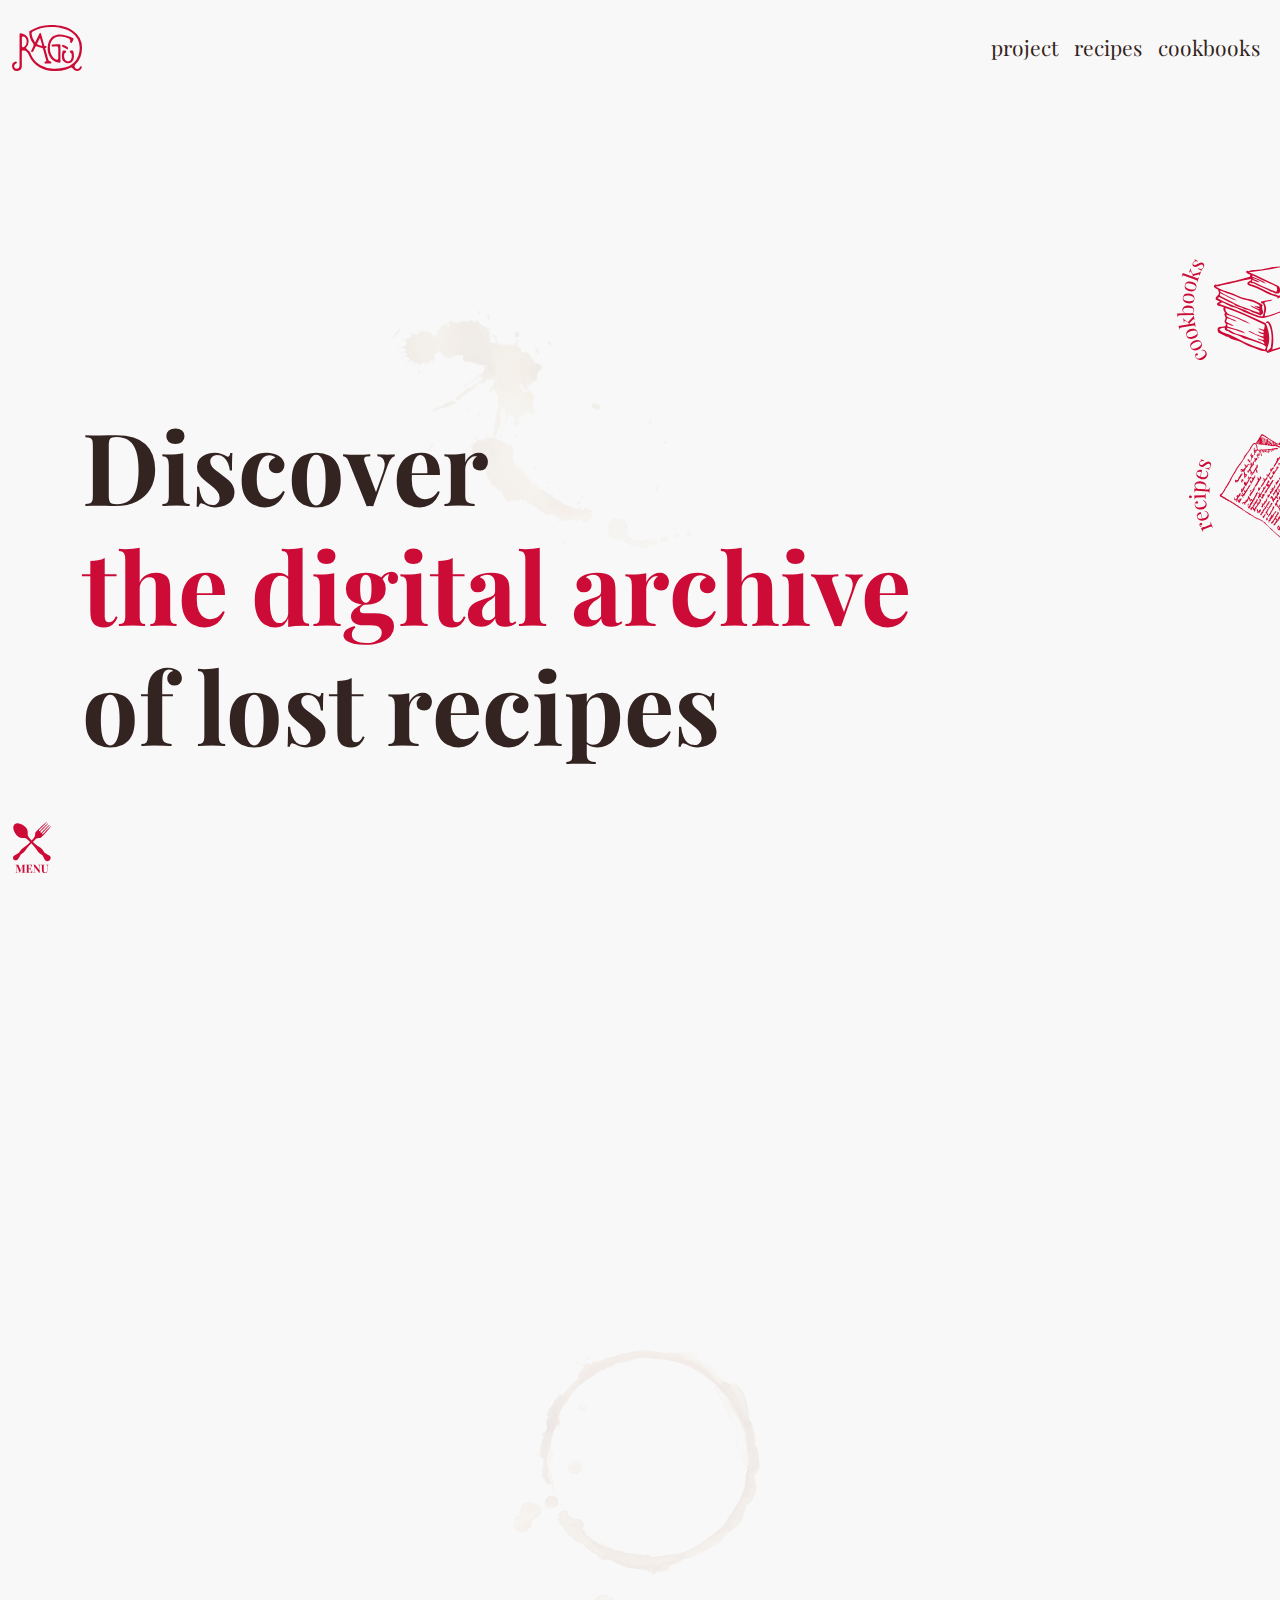
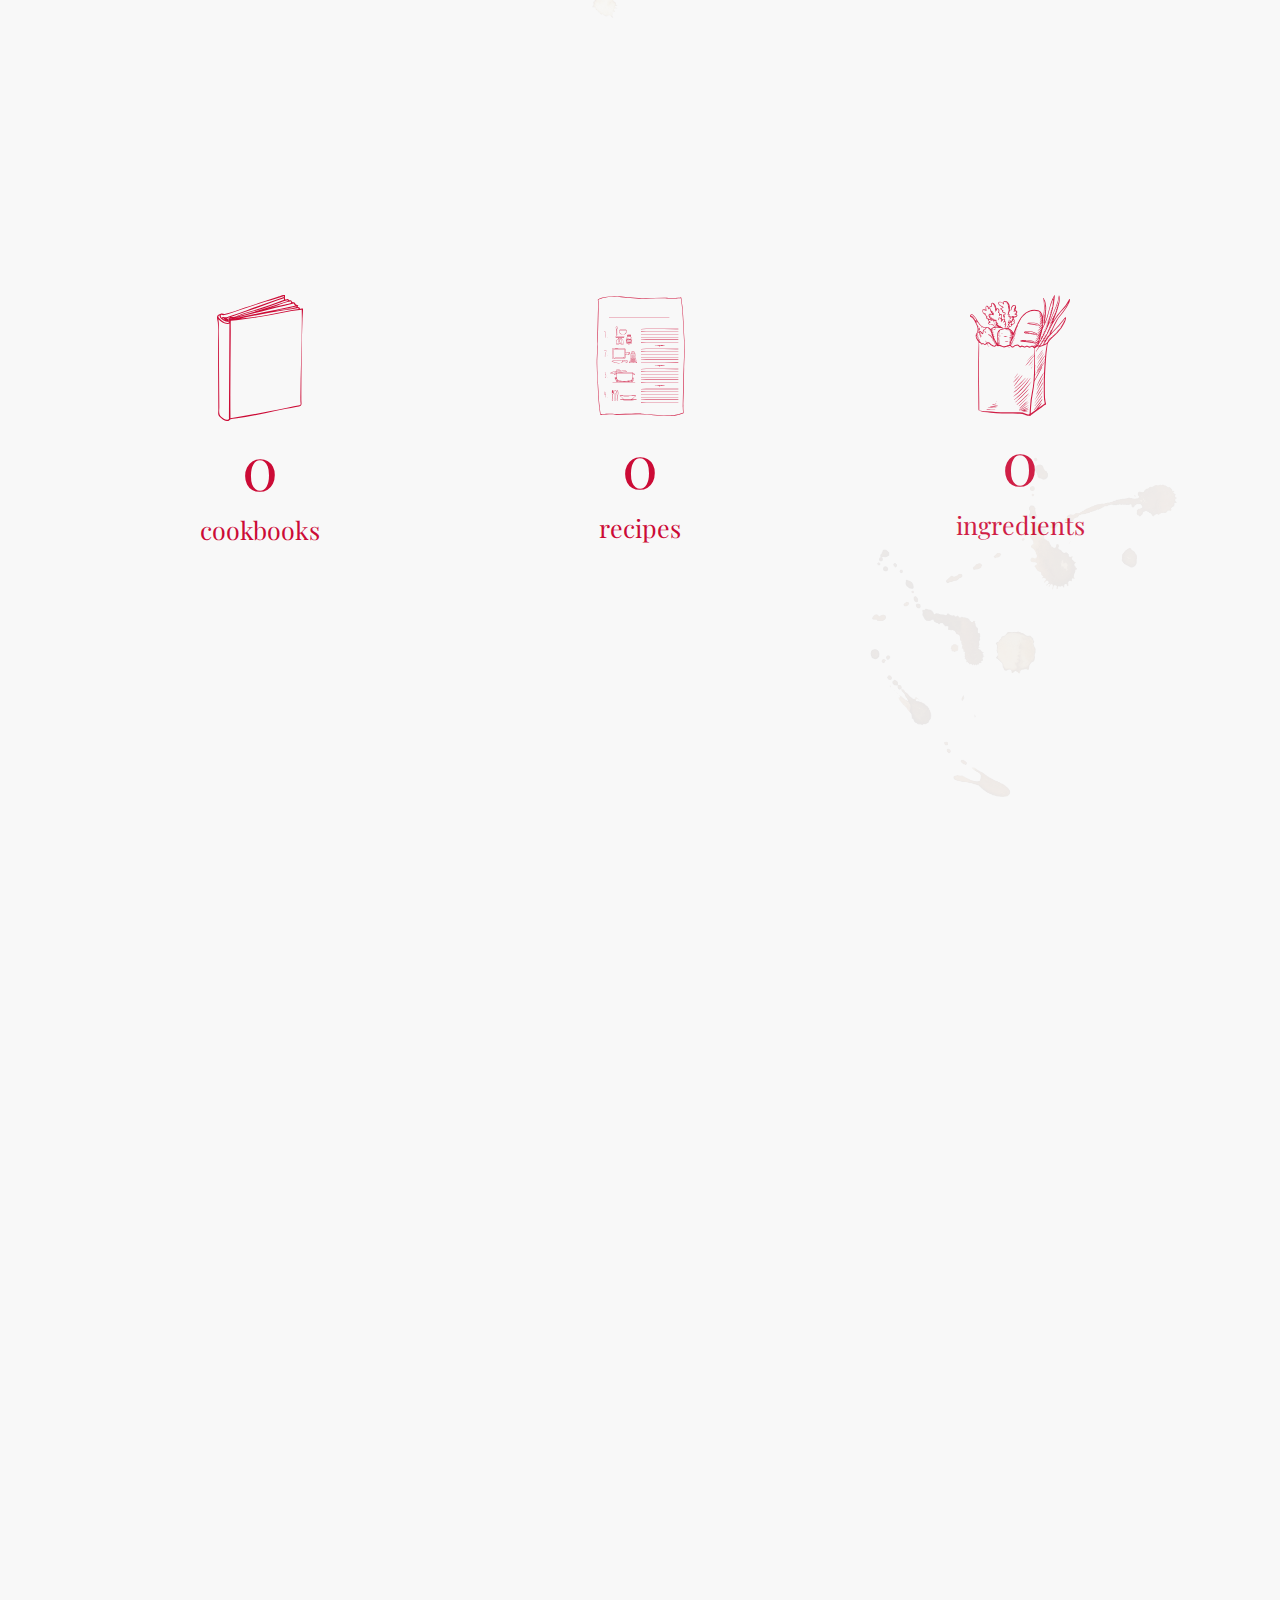
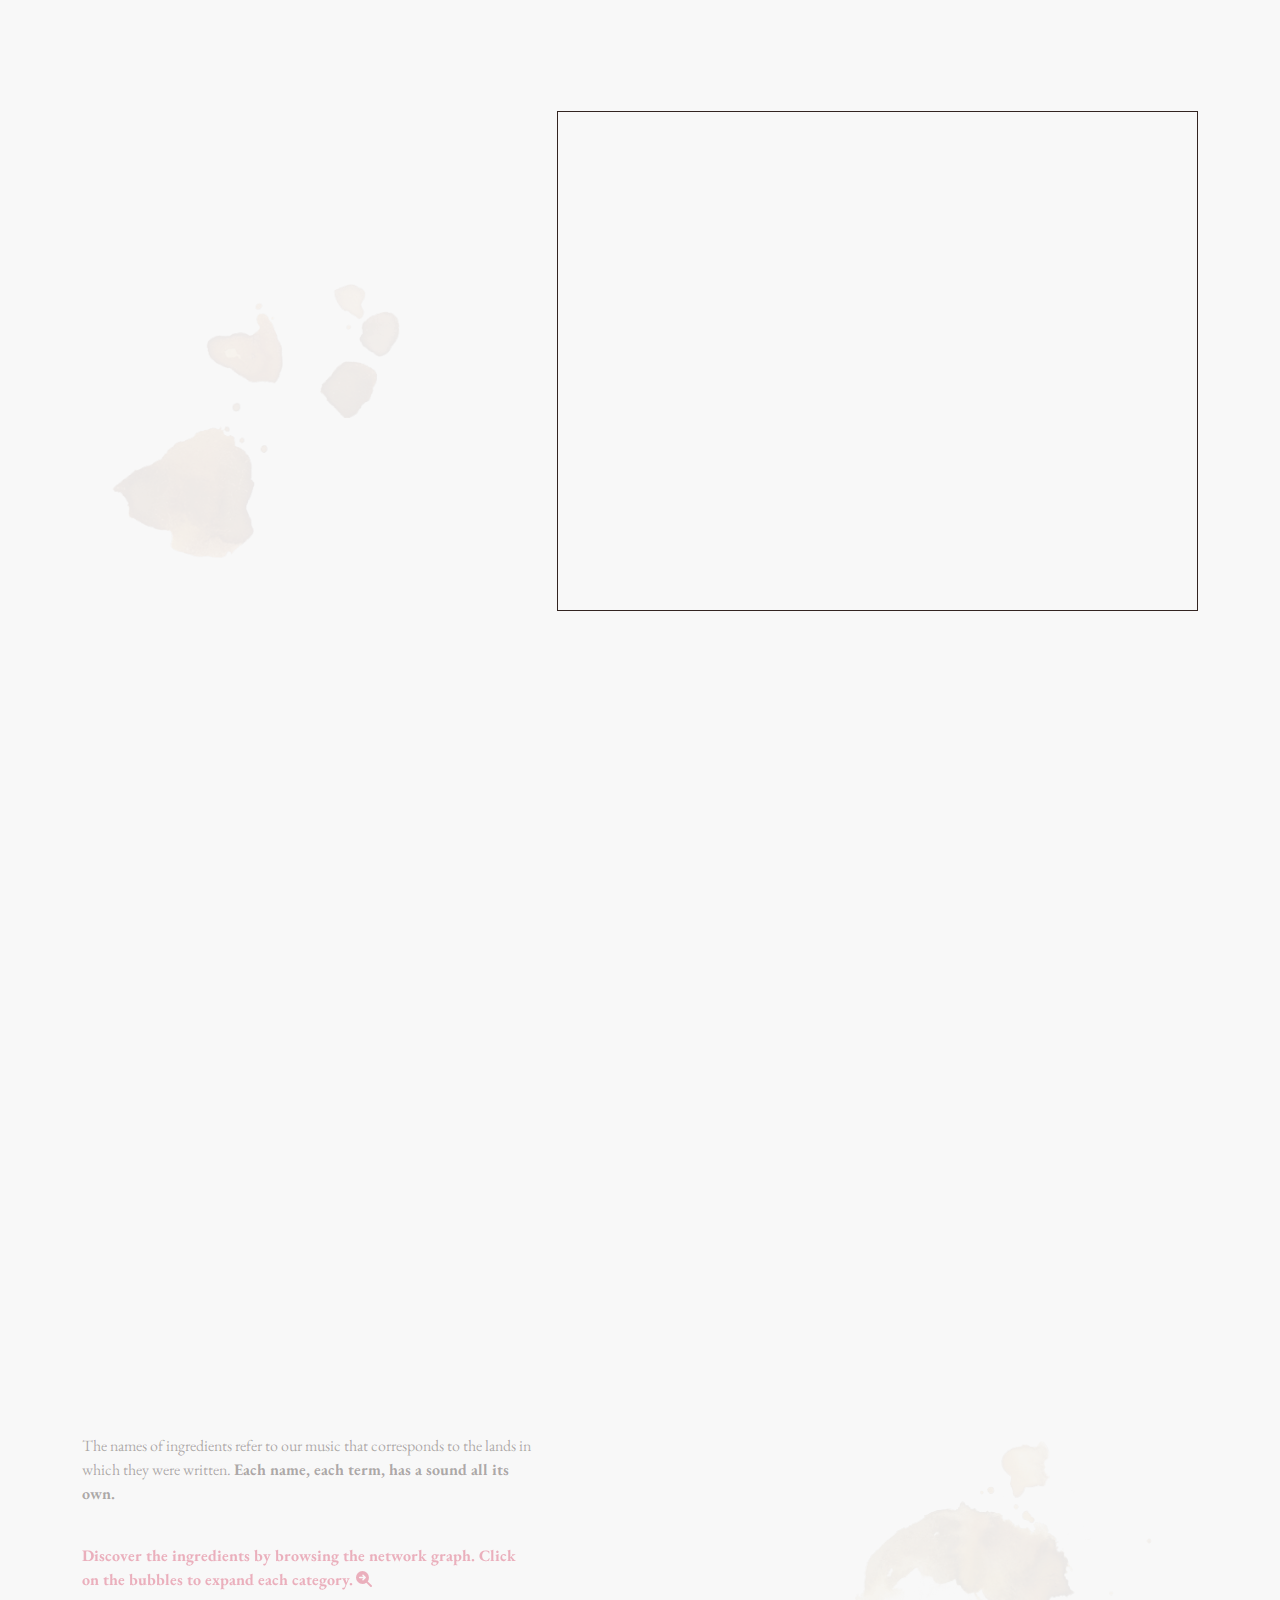
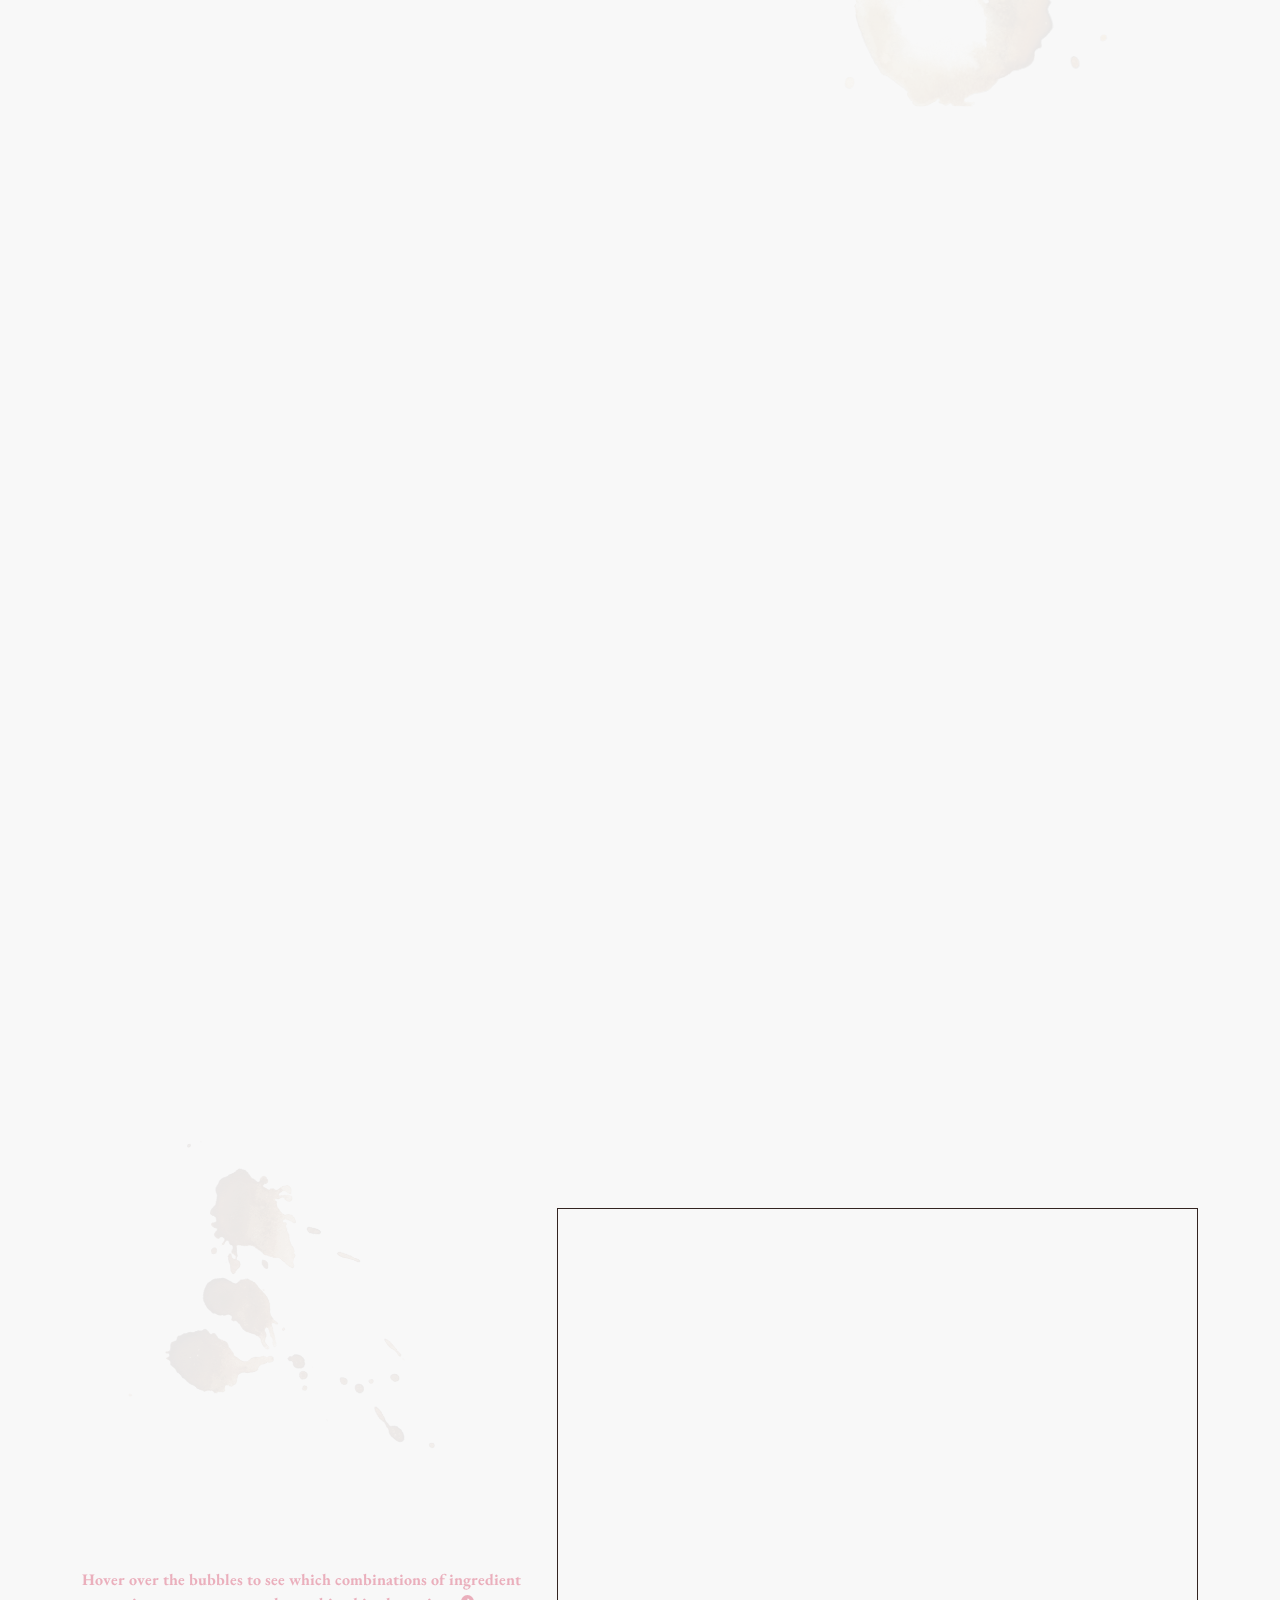
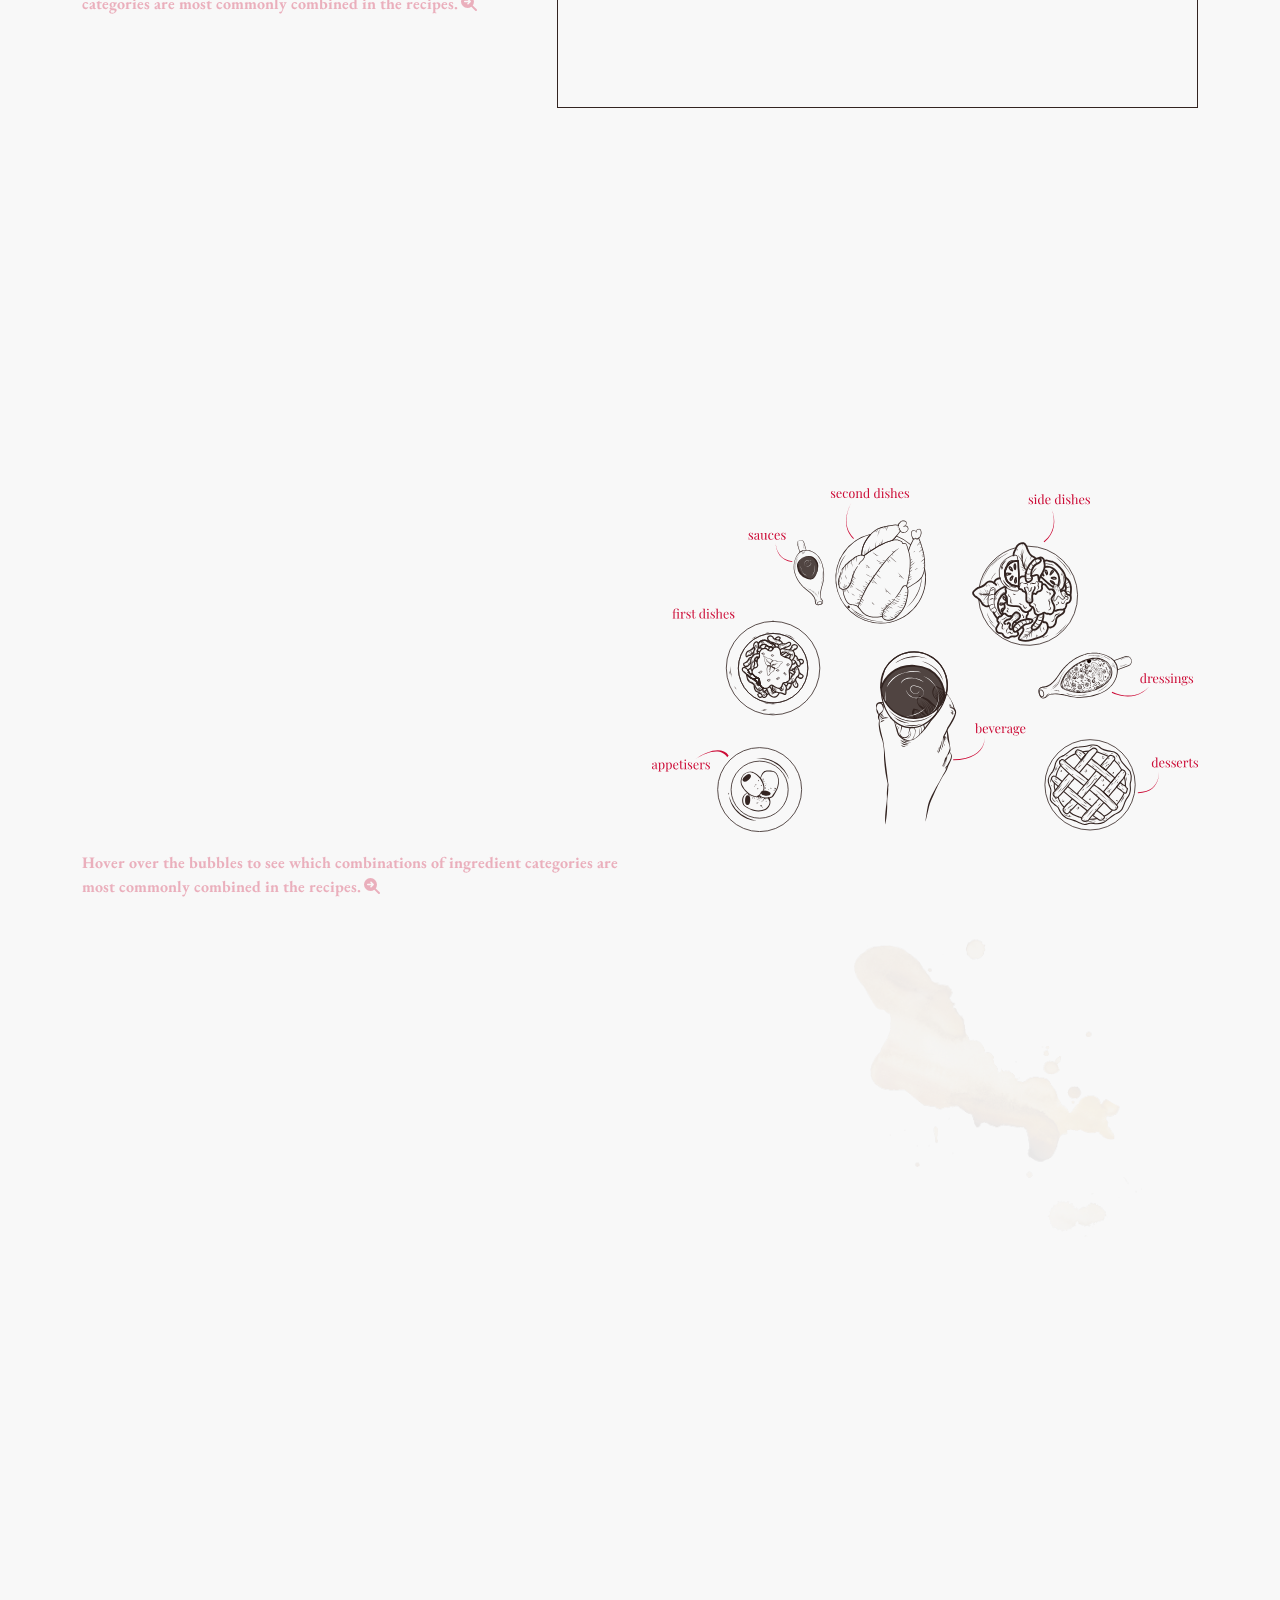
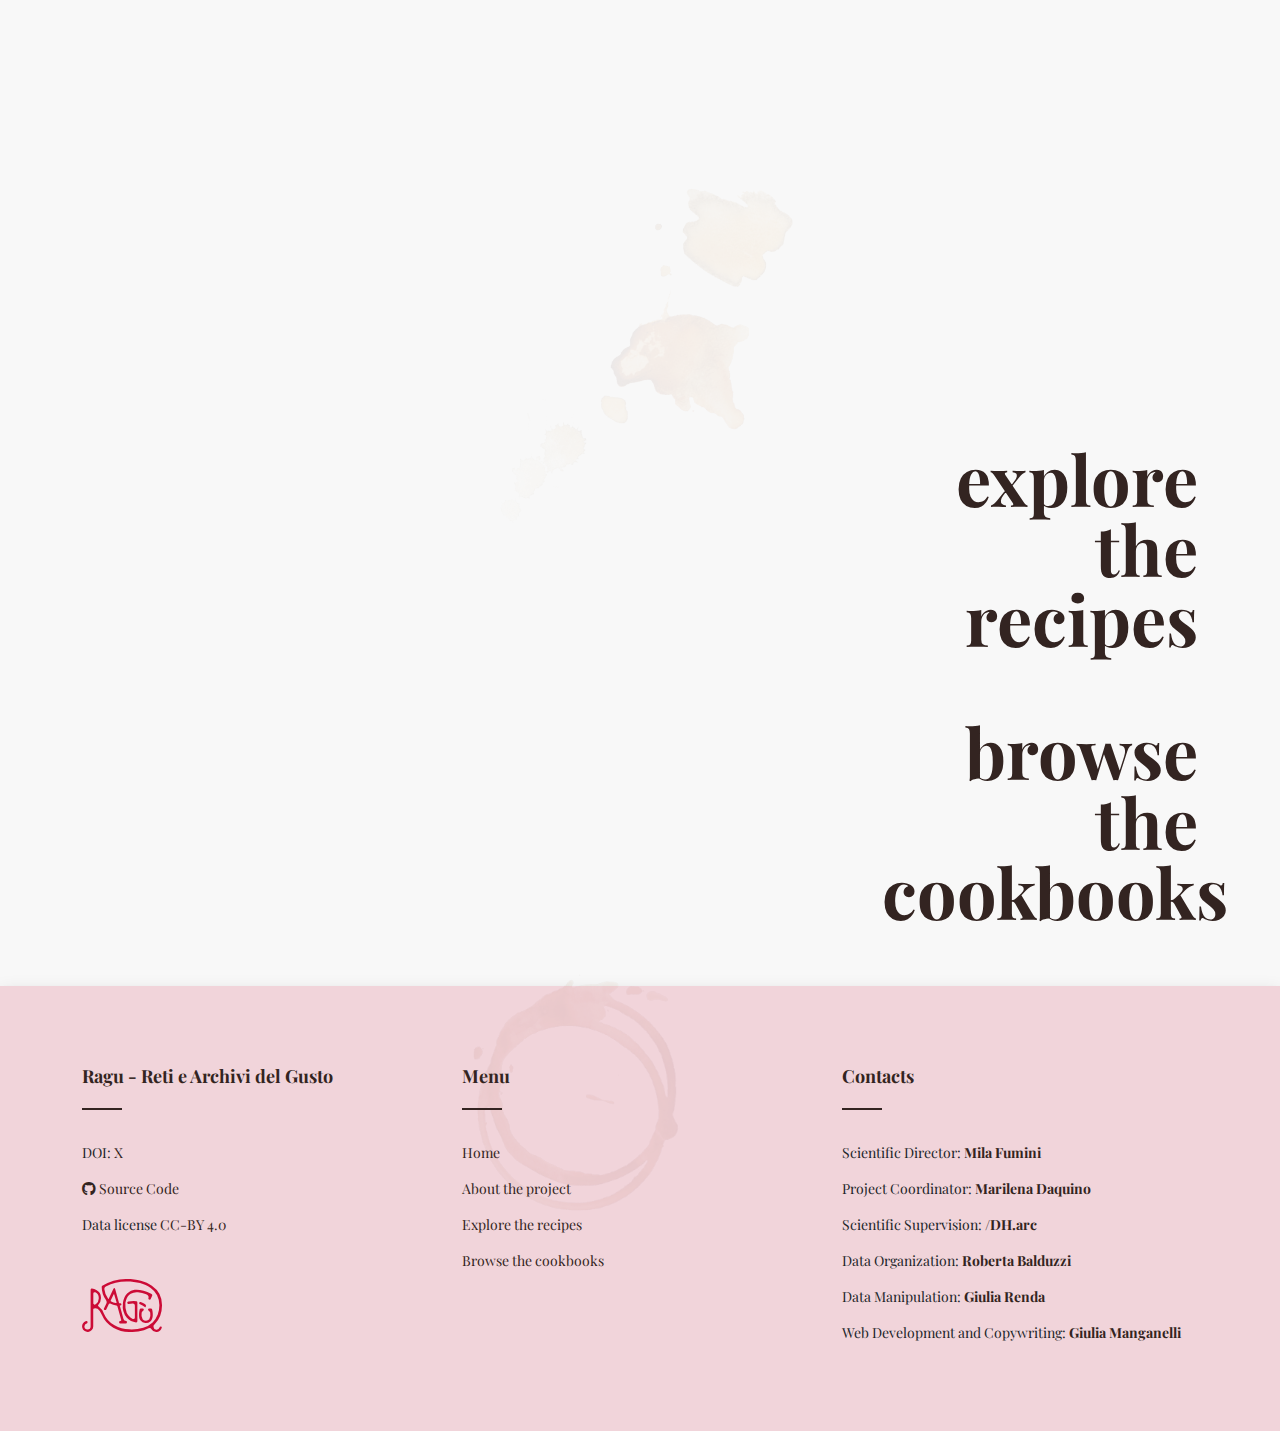
==== index.html @ 9c7a8429 "percorsi corretti" ====
<!DOCTYPE html>
<html lang="en">

<head>
    <meta charset="UTF-8">
    <meta http-equiv="X-UA-Compatible" content="IE=edge">
    <meta name="viewport" content="width=device-width, initial-scale=1.0">
    <title>Ragu - Reti e Archivi del Gusto</title>
    <link rel="stylesheet" href="https://cdnjs.cloudflare.com/ajax/libs/font-awesome/6.3.0/css/all.min.css">
    <link rel="stylesheet" href="css/bootstrap.min.css">
    <link rel="stylesheet" href="css/style.css">
    <script src="script/bootstrap.min.js"></script>
    <script src="https://cdn.amcharts.com/lib/5/index.js"></script>
    <script src="https://cdn.amcharts.com/lib/5/xy.js"></script>
    <script src="https://cdn.amcharts.com/lib/5/themes/Animated.js"></script>
    <script src="https://cdn.amcharts.com/lib/5/percent.js"></script>
    <script src="https://cdn.amcharts.com/lib/5/hierarchy.js"></script>
    <script src="https://cdn.amcharts.com/lib/5/map.js"></script>
    <script src="https://cdn.amcharts.com/lib/5/geodata/worldLow.js"></script>
    <script src="https://www.amcharts.com/lib/4/core.js"></script>
    <script src="https://www.amcharts.com/lib/4/maps.js"></script>
    <script src="https://www.amcharts.com/lib/4/geodata/worldLow.js"></script>
    <script src="https://www.amcharts.com/lib/4/themes/animated.js"></script>
    <script src="https://code.jquery.com/jquery-3.3.1.min.js"></script>
    <script src="script/raguscroll.js"></script>
    <script src="script/charts.js"></script>





</head>

<body>
    <header>
        <div class="container-fluid p-0">
            <nav class="navbar navbar-expand-lg ">
                <div class="container-fluid">
                    <a class="navbar-brand" href="index.html"><img src="photos/ragu_logo.svg" style="width:70px;"></a>
                    <button class="navbar-toggler" type="button" data-bs-toggle="collapse" data-bs-target="#navbarNav"
                        aria-controls="navbarNav" aria-expanded="false" aria-label="Toggle navigation">
                        <span class="navbar-toggler-icon"></span>
                    </button>

                    <div class="collapse navbar-collapse justify-content-end" id="navbarNav">
                        <ul class="navbar-nav mr-auto">
                            <li class="nav-item">
                                <a class="nav-link" href="/html/about.html">project</a>
                            </li>
                            <li class="nav-item">
                                <a class="nav-link" href="html/recipes.html">recipes</a>
                            </li>
                            <li class="nav-item">
                                <a class="nav-link" href="html/cookbooks.html">cookbooks</a>
                            </li>
                        </ul>
                    </div>
                </div>
            </nav>
        </div>
    </header>

    <div id="sidebar" class="sidebar-menu">
        <a href="javascript:void(0)" class="closebtn" onclick="closeNav()">&times;</a>
        <a href="#introduction" class="closebtn" onclick="closeNav()">overview</a>
        <a href="#map" class="closebtn" onclick="closeNav()">provenance</a>
        <a href="#ingredients" class="closebtn" onclick="closeNav()">ingredients</a>
        <a href="#dishes" class="closebtn" onclick="closeNav()">dishes</a>
        <a href="#gender" class="closebtn" onclick="closeNav()">gender</a>
        <a href="#explore" class="closebtn" onclick="closeNav()">explore</a>

    </div>
    <!-- whole text/sections + svg redline -->
    <div class="wrapper">
        <!-- whole text/sections without svg -->
        <div id="whole-text" class="whole-text">
            <!-- "home" page  -->
            <div id="home-title" class="container text-left home-title">
                <img id="macchia_discover" src="photos/macchia_discover.svg">
                <div class="row">
                    <img id="macchia_titolo" src="photos/macchia_titolo.svg">
                    <div class="col-xl-9 col-md-12 col-sm-12 ">
                        <h1 id="fadein" class="homepage fade-in">Discover <br><span class="red-highlight"> the digital
                                archive</span></br>of
                            lost
                            recipes</h1>
                        <img id="macchia" src="photos/macchia.svg">
                    </div>
                    <div class="col-xl-3 col-md-12 col-sm-12 img-cokbooks-recipes fade-in">
                        <a href="html/cookbooks.html"><img class="cookbooks" src="photos/cookbooks-photo.svg"></a>
                        <a href="html/recipes.html"><img class="recipes" src="photos/recipes-photo.svg"></a>

                    </div>
                </div>
            </div>


            <!-- sections container -->
            <div id="main">
                <!-- all the sections -->
                <div id="sections">
                    <span id="img-sidebar" style="cursor:pointer; " onclick="openNav()"><img id="sideb-icon"
                            src="photos/sidebar-icon.svg"> </span>
                    <!-- content that changes opacity -->
                    <div id="sections-opacity">


                        <section class="section" id="introduction">
                            <div class="container text-left">
                                <div class="row">
                                    <div id="intro" class="col-md-12 col-sm-12 fading">
                                        <h3 class="reveal" id="word1">Recipes of <span class="red-highlight">popular
                                                origin</span> are one of the most
                                            <br> widespread but <span class="red-highlight">unknown sources</span>
                                            that
                                            exist.
                                        </h3>
                                        <h3 class="reveal" id="word2">these <span class="red-highlight">semi-cultured
                                                notebooks</span> deserve <br> to
                                            find their place in the <span class="red-highlight">historical
                                                investigation.</span></h3>
                                        <h3 class="reveal" id="word3">an investigation to be conducted as through a
                                            <span class="red-highlight">keyhole</span>, <br>to <span
                                                class="red-highlight">give
                                                back voice</span> to our
                                            <span class="red-highlight">precious culinary traditions.</span>
                                        </h3>
                                        <img id="macchia-caffe" src="photos/macchia_caffe.svg">
                                    </div>
                                </div>
                            </div>
                        </section>

                        <section id="counters" class="section container-fluid p-0 ">
                            <div class="grey-bg c-no container-fluid">
                                <div class="container">
                                    <div class="row" id="counter">
                                        <div class="col-sm-4 counter-Txt"><img src="photos/counter-cookbook.svg"
                                                style="width:24%;"><span id="counter-cookbook"
                                                class="counter-value">0</span>
                                            cookbooks</div>
                                        <div class="col-sm-4 counter-Txt"><img src="photos/counter-recipe.svg"
                                                style="width:25.5%;"><span id="counter-recipe"
                                                class="counter-value">0</span>
                                            recipes</div>
                                        <div class="col-sm-4 counter-Txt margin-bot-35"><img
                                                src="photos/counter-ingredients.svg" style="width:28%;"><span
                                                id="counter-ingredient" class="counter-value">0</span>
                                            ingredients</div>
                                    </div>
                                </div>
                            </div>
                        </section>

                        <section class="section" id="forgotten-box">
                            <div class="container text-left">
                                <div class="row">
                                    <div class="col-xl-6 col-md-12 col-sm-12">
                                        <h2 class="reveal">from a <span class="red-highlight">forgotten box</span>
                                            <br>in a cellar, the
                                            idea of
                                            <span class="red-highlight">bringing to light</span> <br>those precious
                                            <span class="red-highlight">culinary traditions</span> <br>silenced <span
                                                class="red-highlight">by
                                                time.</span>
                                        </h2>
                                        <div class="par text-forgotten-box">
                                            <p class="reveal">One day, emptying a cellar unexpectedly from a
                                                powder-covered box came out several <span class="data-bold">handwritten
                                                    notebooks.</span> One was present neatly, all the household
                                                expenses. On the
                                                other were medical prescriptions and folded boxes of medicines. In a
                                                third, in perfect handwriting, was an orderly set of <span
                                                    class="data-bold">cooking recipes...</span></p>

                                            <p class="reveal">It was not known to whom that notebook belongs. But that
                                                discovery, without a name, generated thinking and interrogation.</p>
                                            <p class="reveal"><span class="data-italic">Were there any studies
                                                    highlighting that knowledge
                                                    concerning food without names or necessary signatures? Was anyone
                                                    who
                                                    had cared to collect those anonymous
                                                    resources from semi-literate authors so precious?</span> </p>
                                            <p class="reveal"><span class="data-bold">No one had considered
                                                    it. And so that project started to take form.</span></p>
                                        </div>

                                    </div>
                                    <div id="img-forgotten-box" class="col-xl-6 col-md-12 col-sm-12 img-forgotten-box">
                                        <img id="forgotten-box-img" src="photos/forgotten-box.svg">
                                    </div>
                                </div>
                            </div>
                        </section>


                        <section class="section" id="map">
                            <div class="container text-left">
                                <div class="row">
                                    <div class="col-xl-5 col-md-12 col-sm-12">
                                        <h2 class="reveal">from a single<span class="red-highlight"> cookbook</span>
                                            <br>to the<span class="red-highlight">
                                                donation</span> <br>of more than 80 <span
                                                class="red-highlight">handwritten
                                                notebooks.</span>
                                        </h2>
                                        <div class="reveal par text-map">
                                            <p class="reveal">In the last few years, RAGU
                                                has
                                                <span class="data-bold">travelled the world</span>,
                                                propagating the importance of not losing the knowledge our family
                                                members have tried to pass on to us through these handwritten notebooks.
                                            </p>
                                            <p class="reveal">In any place where the
                                                project reached, <span class="data-bold">people brought
                                                    handwritten notebooks:</span> the precious legacies received from
                                                grandmothers,
                                                mothers, aunts, sisters, and wives.</p>

                                            <p class="reveal">Findings were instantly photographed
                                                and then returned, not without remarking on their preciosity.</p>
                                            <p id="chart-par" class="reveal chart-par"><span class="data-bold">Travel
                                                    through the
                                                    places of
                                                    the recipes by exploring the map</span> <i
                                                    class="fa-solid fa-magnifying-glass-arrow-right"></i></p>

                                        </div>
                                        </p>
                                    </div>
                                    <div id="img-map" class="col-xl-7 col-md-12 col-sm-12 img-map">
                                        <div class=" chart_pos" id="chartdiv_map"></div>
                                    </div>

                                </div>
                            </div>
                        </section>

                        <section class="section" id="ingredients1">
                            <div class="container text-left">
                                <div class="row">
                                    <div class="col-xl-5 col-md-12 col-sm-12 barchart-title">
                                        <h2 class="reveal">recipes that use <span class="red-highlight">different
                                                ingredients
                                            </span>
                                            <br> of which it is possible to <span class="red-highlight">
                                                infer the history</span>
                                        </h2>
                                        <div class="par par-ingredients-1">
                                            <p class="reveal">In the orderly recitation of formulas, <span
                                                    class="data-bold">an unbelievable
                                                    number of ingredient names</span>, people's names, tricks, tips,
                                                and rituals.
                                            </p>
                                            <p class="reveal">The words of ingredients are sometimes written in the
                                                local language and not according to the nomenclature of the current
                                                language, sometimes suggestions on where to buy them. <span
                                                    class="data-bold">Each element is an
                                                    extra paintbrush stroke to the
                                                    composing painting of culinary history</span> that these manuscripts
                                                hand down
                                                to us.</p>
                                            <p class="reveal">The ingredients speak the quotidian language. Thus, the
                                                name of some fish or mussels is written according to a jargon
                                                nomenclature or, even the term, is directly used in the dialect of the
                                                region where the notebook was written.</p> The names of ingredients
                                            refer to our music that
                                            corresponds to the lands in which they were written. <span
                                                class="data-bold">Each name, each
                                                term, has a sound all its own.</span></p>
                                            <p id="chart-par" class="reveal chart-par"><span class="data-bold">Discover
                                                    the ingredients
                                                    by browsing the network graph. Click on the bubbles to expand each
                                                    category.</span> <i
                                                    class="fa-solid fa-magnifying-glass-arrow-right"></i></p>
                                        </div>
                                    </div>
                                    <div class="col-xl-7 col-md-12 col-sm-12 text-barchart">
                                        <div class=" chart_pos" id="chartdiv_ingredients"></div>


                                    </div>
                                </div>
                            </div>
                        </section>


                        <section class="section" id="ingredients2">
                            <div class="container text-left">
                                <div class="row">
                                    <div class="col-xl-6 col-md-12 col-sm-12 text-donut">
                                        <h2 class="reveal">ingredients that are often measured <span
                                                class="red-highlight italic">by
                                                eye
                                            </span>
                                            <br>because they
                                            are the result of <span class="red-highlight">
                                                the experience</span> <br>of <span class="red-highlight">generations of
                                                women</span>
                                        </h2>
                                        <div class="reveal par  par-ingredients-2">
                                            <p class="reveal">If it is true that cooking is chemistry, for our
                                                grandmothers, it was alchemy!</p>
                                            <p class="reveal">The rhythm of the pages is sustained by an infinite number
                                                of recipes and alternatives. But the most incredible - and enjoyable for
                                                those from other culinary traditions - is <span class="data-bold">the
                                                    almost total absence of
                                                    any indication of weights and measures.</span>
                                            </p>
                                            <p id="chart-par" class="reveal chart-par"><span class="data-bold">Hover on
                                                    the measuring cup to find out the most common terms for quantifying
                                                    the ingredients. </span> <i
                                                    class="fa-solid fa-magnifying-glass-arrow-right"></i></p>

                                        </div>

                                    </div>
                                    <div class="col-xl-6 col-md-12 col-sm-12 donut-title">
                                        <div id="chartdiv_pie"></div>
                                        <img id="macchia_pagina" src="photos/macchia_pagina.svg">
                                    </div>
                                </div>
                            </div>
                        </section>


                        <section class="section" id="ingredients3">
                            <div class="container text-left">
                                <div class="row">
                                    <div class="col-xl-5 col-md-12 col-sm-12 matrix-title">
                                        <h2 class="reveal">these ingredients <span class="red-highlight">once
                                                combined,</span> <br>give
                                            rise to
                                            the
                                            dishes
                                            of <span class="red-highlight">
                                                our tradition.</span></h2>
                                        <div class="par  par-ingredients-3">
                                            <p class="reveal"><span class="data-bold">Dozens, hundreds, thousands of
                                                    dishes.</span> Pastas, meats,
                                                fish, desserts (how many desserts!) to instruct cooking: from schools
                                                within high school home economics classes to notebooks written in
                                                beautiful handwriting to be given to young spouses.</p>
                                            <p class="reveal"> The dishes of tradition, the inventions, the innovations
                                                of tradition: <span class="data-bold">literally thousands of
                                                    variations</span> to arrive at the supreme
                                                quotidian ceremony that human beings do for one another: to care through
                                                nourishment.</p>
                                            <p id="chart-par" class="reveal chart-par"><span class="data-bold">Hover
                                                    over the bubbles to see which combinations of ingredient categories
                                                    are most commonly combined in the recipes.</span> <i
                                                    class="fa-solid fa-magnifying-glass-arrow-right"></i></p>
                                        </div>
                                        <img id="macchia_tre" src="photos/macchia_tre.svg">
                                    </div>
                                    <div class="col-xl-7 col-md-12 col-sm-12 text-matrix">
                                        <div class=" chart_pos" id="chartdiv"></div>
                                    </div>
                                </div>
                            </div>
                        </section>


                        <section id="dishes" class="section">
                            <div class="container text-left">
                                <div class="row">
                                    <img id="macchia_dishes" src="photos/macchia_dishes.svg">
                                    <div class="col-xl-6 col-md-12 col-sm-12 text-dishes">
                                        <h2 class="reveal">dishes of <span class="red-highlight italic">different
                                                types,</span>
                                            <br>from the simple ones, <span class="red-highlight"> not to waste money,
                                            </span>
                                            <br>to
                                            the
                                            more refined ones, <span class="red-highlight">to cerebrate.</span>
                                        </h2>
                                        <div class="par par-ingredients-4">
                                            <p class="reveal"><span class="data-bold">Dozens, hundreds, thousands of
                                                    dishes.</span> Pastas, meats,
                                                fish, desserts (how many desserts!) to instruct cooking: from schools
                                                within high school home economics classes to notebooks written in
                                                beautiful handwriting to be given to young spouses.</p>
                                            <p class="reveal"> The dishes of tradition, the inventions, the innovations
                                                of tradition: <span class="data-bold">literally thousands of
                                                    variations</span> to arrive at the supreme
                                                quotidian ceremony that human beings do for one another: to care through
                                                nourishment.</p>
                                            <p id="chart-par" class="reveal chart-par"><span class="data-bold">Hover
                                                    over the bubbles to see which combinations of ingredient categories
                                                    are most commonly combined in the recipes.</span> <i
                                                    class="fa-solid fa-magnifying-glass-arrow-right"></i></p>


                                        </div>

                                    </div>
                                    <div class="col-xl-6 col-md-12 col-sm-12 dishes-title">

                                        <div id="img-dishes">

                                            <img id="dishes_img" src="photos/dishes_img.svg">


                                        </div>
                                        <img id="macchia_woman" src="photos/macchia_woman.svg">
                                        <img id="macchia_fine" src="photos/macchia_fine.svg">
                                    </div>
                                </div>
                            </div>
                        </section>


                        <section id="gender" class="section">
                            <div class="container text-left">
                                <div class="row">
                                    <div class="col-xl-6 col-md-12 col-sm-12 women-title">
                                        <h2 class="reveal">recipes often<span class="red-highlight"> written by
                                                women</span> <br>for
                                            women,
                                            for
                                            example<span class="red-highlight">
                                                by a mother </span> <br> for a daughter <span class="red-highlight">who
                                                marries.
                                            </span>
                                        </h2>
                                        <div class="par par-women">
                                            <p class="reveal"><span class="data-bold">The notebooks are almost all by
                                                    female hands. </span>Of all those
                                                collected, just a few are written by men.</p>
                                            <p class="reveal">This tells us about many things: <span
                                                    class="data-bold">the government of
                                                    household affairs</span>, as attested by Renaissance sources, <span
                                                    class="data-bold">is in the hands
                                                    of the women of the house.</span></p>

                                        </div>

                                    </div>
                                    <div class="col-xl-6 col-md-12 col-sm-12 text-women">
                                        <div class="img-women">

                                        </div>


                                    </div>
                                </div>
                            </div>
                        </section>


                        <section id="explore" class="red-thread">
                            <div class="container text-left">
                                <div class="row">
                                    <div id="explore_text" class="col-xl-7 col-md-12 col-sm-12">
                                        <h2 class="reveal">cookbooks handed down <span class="red-highlight"> from one
                                                generation to
                                                another</span>
                                            <br>until the creation of this <span class="red-highlight">
                                                digital archive</span> <br> that continues to weave the <span
                                                class="red-highlight">red
                                                thread of tradition.</span>
                                        </h2>
                                        <div class="par text-red-thread">
                                            <p class="reveal">Precisely because they are sources of <span
                                                    class="data-bold">women, illiterate
                                                    and unnamed</span> (except in their family circles or communities),
                                                these
                                                notebooks are in <span class="data-bold">danger of being forgotten or
                                                    not preserved.</span></p>
                                            <p class="reveal">That is, until the creation of this digital archive, which
                                                was designed to continue <span class="data-bold">the red thread of
                                                    wisdom</span> that comes from the
                                                knowledge developed in our families.</p>

                                        </div>
                                    </div>
                                    <div class="col-xl-5 col-md-12 col-sm-12 text-explore text-right">
                                        <div class="explore-browse">
                                            <ul id="list_expl">
                                                <li id="expl" class="explore_class">
                                                    <a id="expl_brow" class="expl" href="html/recipes.html">explore
                                                        the recipes</a>
                                                </li>

                                                <li id="expl">
                                                    <a id="expl_brow" class="brow" href="html/cookbooks.html"
                                                        class="browse">browse the
                                                        cookbooks</a>
                                                </li>
                                            </ul>
                                        </div>

                                    </div>
                                </div>
                            </div>
                        </section>
                        <div id="footer" class="footer">
                            <div class="container">
                                <div class="row">
                                    <div class="col-lg-4 col-sm-4 col-xs-12">
                                        <div class="single_footer">
                                            <h4 id="title-footer">Ragu - Reti e Archivi del Gusto</h4>
                                            <ul>

                                                <li>
                                                    <p id="doi">DOI: <a href="#">X</a></p>
                                                </li>
                                                <li><a href="#"><i class="fa-brands fa-github"></i> Source Code</a></li>
                                                <li>
                                                    <p id="doi">Data license <a href="#">CC-BY 4.0</a>
                                                </li>
                                                <img src="photos/ragu_logo.svg" style="width:80px; padding-top:10%;">
                                            </ul>
                                        </div>
                                    </div>
                                    <!--- END COL -->
                                    <div class="col-md-4 col-sm-4 col-xs-12">
                                        <div id="no-logo-footer" class="single_footer single_footer_address">
                                            <h4 id="title-footer">Menu</h4>
                                            <ul>
                                                <li><a href="index.html">Home</a></li>
                                                <li><a href="/html/about.html">About the project</a></li>
                                                <li><a href="/html/recipes.html">Explore the recipes</a></li>
                                                <li><a href="/html/cookbooks.html">Browse the cookbooks</a></li>

                                            </ul>
                                        </div>
                                    </div>
                                    <!--- END COL -->

                                    <div class="col-md-4 col-sm-4 col-xs-12">
                                        <div id="no-logo-footer" class="single_footer single_footer_address">
                                            <h4 id="title-footer">Contacts</h4>
                                            <ul>
                                                <li>
                                                    <p id="doi">Scientific Director:
                                                        <span class="data-bold"><a
                                                                href="https://milafumini2.wordpress.com/">Mila
                                                                Fumini</a></span></span>
                                                    </p>
                                                </li>
                                                <li>
                                                    <p id="doi">Project Coordinator:
                                                        <span class="data-bold"><a
                                                                href="https://marilenadaquino.github.io/#">Marilena
                                                                Daquino</a></span></span>
                                                    </p>
                                                </li>
                                                <li>
                                                    <p id="doi">Scientific Supervision:
                                                        <span class="data-bold"><a
                                                                href="https://centri.unibo.it/dharc/en">/DH.arc</a></span></span>
                                                    </p>
                                                </li>
                                                <li>
                                                    <p id="doi">Data Organization:<span class="data-bold"> <a
                                                                href="https://www.linkedin.com/in/roberta-balduzzi-1ba1a717/">Roberta
                                                                Balduzzi</a></span>
                                                    </p>

                                                </li>
                                                <li>
                                                    <p id="doi">Data Manipulation:<span class="data-bold"> <a
                                                                href="https://www.linkedin.com/in/giulia-manganelli-88626b172/">Giulia
                                                                Renda</a></span>
                                                    </p>

                                                </li>
                                                <li>
                                                    <p id="doi">Web Development and Copywriting:
                                                        <span class="data-bold"> <a
                                                                href="https://www.linkedin.com/in/giuliarenda/">Giulia
                                                                Manganelli</a></span>
                                                    </p>
                                                </li>

                                            </ul>
                                        </div>

                                    </div>
                                    <!--- END COL -->
                                </div>

                            </div>
                            <!--- END CONTAINER -->
                        </div>
                    </div>
                </div>
            </div>


        </div>
        <div id="red-line" class="line-container">
            <svg viewBox="0 0 1352.58 7970.44" preserveAspectRatio="xMidYMAx meet">
                <path class="cls-1" fill="none" stroke="#cc0b36" stroke-width="1" id="redline"
                    d="M820.28,155.81s61.65-14.12,99.32,16.72a63.29,63.29,0,0,1,20.83,66.36q-.81,2.79-1.93,5.61c-8,20-28,32-35,30s-2-18,6-15,12.59,36,17.91,44.62c15.09,24.38,38.09-3.62,51.09,17.38,25.46,41.13,42,45,40,36s-36,14-13,31c45.73,33.8,184.41,40.05,145.62,241.73a7.64,7.64,0,0,1-6.12,6.1c-17.33,3.11-60.64,17.35-20.23,80.51a5.76,5.76,0,0,0,4.84,2.66h0a5.73,5.73,0,0,0,4.78-8.91c-11.76-17.52-30.74-56.16,16.53-72.54a5.08,5.08,0,0,1,1.34-.28c3.08-.18,15.06.21,27.08,15.52a4.63,4.63,0,0,1,.31.46c1.7,2.81,16.4,29.36-11,62.3a5.52,5.52,0,0,0-.93,5.5c5.6,14.78,29.23,80.05,27.21,124.45a5.74,5.74,0,0,1-5.73,5.5h-88.11a5.73,5.73,0,0,1-5.7-6.39c2.39-20.69,11.11-86.47,28.47-119.57a5.73,5.73,0,0,1,5.08-3h2.76a5.74,5.74,0,0,1,5.49,7.42c-6.56,21.3-24.17,83.18-18.15,115.23,0,0,5.56,27.56,8.5,38.35,6,22,19,91-11,141-21.08,35.13-77.76,96.63-177.42,113.83a315.43,315.43,0,0,1-100.35.74c-36.4-5.44-113-12.59-142.23,17.43-39,40,23,82,26,69s-67,79,52,119c67.14,22.57,166.14,40.67,175.07,152.84,3.28,41.23-25.38,207.34,90.93,244.16,134.62,42.61,145,156.86,157,252.93.16,1.34-1.41,2.36-2.71,3-23.19,12.08-109.64,57.4-124.17,69.09a5.43,5.43,0,0,0-2,4.12c-.37,15.86-2.59,115.3.05,118.42s106-69.32,122.62-81a5.77,5.77,0,0,0,2.43-4.32l6.61-103a5.73,5.73,0,0,0-2.48-5.1l-51.57-35.29a5.74,5.74,0,0,0-5.73-.43l-118.39,56.9a5.73,5.73,0,0,0-1.41,9.39l20.51,18.9c4.73,4.36-.2,12-6.12,9.5L979.27,2031a5.74,5.74,0,0,1,2.13-11l22.8-.44a5.71,5.71,0,0,0,2.46-.62l105.27-53a5.74,5.74,0,0,0-2.46-10.86l-22.63-.48a5.75,5.75,0,0,0-2.55.53L955.92,2014.9a5.73,5.73,0,0,0-3.31,5.38c.58,19,3.34,103.13,6.89,110.22,3.87,7.74,115,61,123.52,66.81,0,0,131.23,78.48,158.48,101.19,42,35,45,66,48,83s6.78,90.87-27,123c-41,39-141,31-184,49s-18,64-12,62,3-15-18-9-20.17,73.25,58,125c142,94-46.45,462.65-50,356-2-60,105.61,111.49,50,219-15,29-20.14,33.64-33,54-12,19-24,56,27,72,8.68,2.72,17.26,5.9,25.87,8.76,45.45,15.1,17.52,64.35-16.46,78.22-78.41,32-71.41-7-61.41-15,26-20.77,168-23,21,241-69.87,125.48-109,103-109,75s130-76,149-21-68,128-168,164-277,64-281,117,67.73,74.17,82.86,52.08S711.5,4086.5,632.5,4163.5c-15.54,15.15-27.57,37.08-35.51,62.88-83,269.71,298.73,427.7,430.82,178.33,1.25-2.36,2.48-4.77,3.69-7.21,81.61-165.1,261-41,298,28,90,167.83-94,302-198,374s-148,153-126,227,104,0,56,14c-21.47,6.26-110,78.61-221,138-43,23-112.88,29.1-155,12-.83-.33-1.66-.68-2.5-1-53.5-23-4.91-49.83,22.5-42,28,8,27.72,78.9,29,148,1,54,12,203,246,116,0,0,124-29,56,124s79,183.75,68.48,151.38-76.48,14.62-120.48-13.38c-44.78-28.49-98-73-196,83s-210.73,231.95-266,201c-25-14-19-79,31-26,48.38,51.28,25,183.52-29,287.74,0,0-53,74.26-157,78.26s-127-101-100-107,49,92,3,131,128,99,137,77-112,10-112,10c-45,45-83.57,134.09-72,221,11,82.86,101.81,137.36,176.39,175.13a249.71,249.71,0,0,0,66.61,22.87s81.17,22,74.59,0-208.51,110-105.55,298c2.13,3.89,140,177,169,187,0,0,13,8,19-11,0,0-102-128-174-170l178,194,11-7s-10-17-18-16-9,16,9,28c0,0,3,19,16,20,0,0,19,4,22,9s-14-29-30-29,6-10,6-10,16.2,4.93,24.36,34.89c2.61,9.56-2.28,23.27-3.36,33.11-1.74,15.8,4.17,44.83,32,69,38,33,48-1,34-5s-15,48,31,50,29.88-84.64,113.94-87.82c0,0,59.06-1.18,107.06-25.18,0,0,150-63,118,121s-212,280-149,359,92-87,26-54-136,121-131,226c0,0,4.68,60.85-13.16,75.42"
                    transform="translate(-221.05 -152.21)" />
            </svg>
        </div>

    </div>

    <script>
        var redline = document.getElementById("redline");
        var length = redline.getTotalLength();

        redline.style.strokeDasharray = length;
        redline.style.strokeDashoffset = length;
        window.addEventListener("scroll", myFunction);


        function myFunction() {

            var scrollpercent = (document.body.scrollTop + document.documentElement.scrollTop) / (document.documentElement.scrollHeight - document.documentElement.clientHeight);
            var draw = length * scrollpercent;

            // Reverse the drawing (when scrolling upwards)
            redline.style.strokeDashoffset = length - draw;
        }




    </script>




</body>

</html>
---- css/style.css ----
@font-face {
    font-family: "Playfair";
    src: url(../fonts/PlayfairDisplay-VariableFont_wght.ttf);
}

@font-face {
    font-family: "Garamond";
    src: url(../fonts/EBGaramond-VariableFont_wght.ttf);
}




* {
    box-sizing: border-box;
}


/* root, header, body */

header,
section {
    overflow-x: hidden;
}

:root {
    --colorbg: #f8f8f8;
    --base-text: #332421;
    --red-text: #cc0b36;
    --light-grey: #949494;
}

body {
    background-color: var(--colorbg);
    overflow-x: hidden;
}

a#expl_brow {
    font-family: "Playfair";
    text-decoration: none;
    font-size: 70px;
    color: var(--base-text);
    font-weight: bolder;
    line-height: 1;
    cursor: pointer;
    z-index: 10000;
}

a#expl_brow:hover {
    color: var(--red-text);

}

li#expl {

    text-align: right;
}

li#expl.explore_class {
    padding-bottom: 20%;

}


/* Cookbooks and recipes images/buttons on the right */

.img-cokbooks-recipes .cookbooks {
    width: 60%;
    display: flex;
    flex-direction: column;
    padding-bottom: 25%;
    transition: transform .2s;
    animation: fadeInRight 1.5s ease-in-out;
}

.img-cokbooks-recipes .cookbooks:hover {
    transform: scale(1.1);
}

.img-cokbooks-recipes .recipes {
    width: 56%;
    right: 25%;
    flex-direction: column;
    padding-bottom: 25%;
    transition: transform .2s;
    display: flex;
    margin-left: 4%;
    animation: fadeInRight 1.5s ease-in-out;
}

.img-cokbooks-recipes .recipes:hover {
    transform: scale(1.1);
}

.img-cokbooks-recipes {

    padding-top: 20%;
    position: absolute;
    left: 91%;
    z-index: 1001;

}

@keyframes fadeInRight {
    from {
        opacity: 0;
        transform: translateX(600px);
    }

    to {
        opacity: 1;
    }
}

@keyframes fadeInLeft {
    0% {
        opacity: 0;
        transform: translateX(-600px);
    }

    100% {
        opacity: 1;
        transform: translateX(0);
    }
}

#chartdiv {
    width: 100%;
    height: 500px;
    font-size: 9px;
    background-color: #f8f8f8;
    border: 1px solid #332421;


}

.reveal .chart_pos {
    padding-top: 10%;
}

#chart-par {
    padding-top: 5%;
    color: #cc0b36;
    opacity: 0.3;
}

#chartdiv_ingredients {
    width: 100%;
    height: 500px;
    font-size: 12px;
    /*background-color: #f8f8f8;*/
    /*border: 1px solid #cc0b36;*/




}

#chartdiv_pie {
    width: 80%;
    height: 300px;
    font-size: 12px;
    padding: 10%;


}



#chartdiv_map {
    width: 100%;
    background-color: #f8f8f8;
    height: 500px;
    overflow: hidden;
    border: 1px solid #332421;
    z-index: 1001;
    font-size: 12px;

}


canvas {
    z-index: 1001;

}

*/
/*red line and containers properties to allow the svg line scrolling */

.wrapper {
    position: relative;
}

.line-container {
    padding-top: 48%;
    width: 100%;
    height: 100%;
    opacity: 60%;
    text-align: center;

}

.whole-text {
    position: absolute;
    width: 100%;
    height: auto;
    top: 0;
    left: 0;
    z-index: 1001;
}

/* Horizontal Navbar */


.navbar-expand-lg .navbar-nav .nav-link {
    font-family: "Playfair";
    font-size: 21px;
    color: var(--base-text);
}

.navbar-expand-lg .navbar-nav .nav-link:hover {
    font-family: "Playfair";
    font-size: 21px;
    color: var(--red-text);
}

.navbar>.container,
.navbar>.container-fluid,
.navbar>.container-lg,
.navbar>.container-md,
.navbar>.container-sm,
.navbar>.container-xl,
.navbar>.container-xxl {
    position: fixed;
    padding-top: 5em;
    background-color: var(--colorbg);
    z-index: 1002;
}




/* H1, H2, H3, red highlight on titles*/

.h1,
h1 {
    font-family: "Playfair";
    font-size: 100px;
    color: var(--base-text);
    padding-top: 45vh;
    font-weight: bolder;
}

.h1,
h1 .red-highlight {

    color: var(--red-text);

}

.h2,
h2 {
    font-family: "Playfair";
    font-size: 26px;
    color: var(--base-text);
    font-weight: lighter;
    line-height: 1.6;
    padding-bottom: 5%;
}

.h2,
h2 .red-highlight {
    color: var(--red-text);
}

.h3,
h3 {
    font-family: "Playfair";
    font-size: 140%;
    color: var(--base-text);

    font-weight: lighter;
    line-height: 1.6;
}

.h3,
h3 .red-highlight {
    font-family: "Playfair";
    color: var(--red-text);
}

.h6,
h6 .red-highlight {

    color: var(--red-text);

}

ul,
#list_expl {

    list-style-type: none;
    padding-left: 30%;

}




/* Sections */

.home-title {
    padding-bottom: 25%;
}

h1#fadein.comingsoon.fade-in {
    font-size: 200px;
    line-height: 0.6 !important;
    padding: none;
}



#sections {
    transition: margin-left .5s;
}

.text {
    padding-top: 200px;
}

.par {
    font-family: "Garamond";
    color: #1e110f5c;
    font-size: 100%;
}



#sections #sections-opacity .section {
    padding-bottom: 25% !important;
}



#word1,
#word2,
#word3 {
    margin: 3%;
    font-size: 30px;
    font-weight: lighter;
}



/* Counters */


.c-no {
    height: 150px;
}



.counter-Txt {
    text-align: center;
    font-size: 25px;
    font-family: "Playfair";
    color: #cc0b36;

}

.counter-Txt span {
    display: block;
    font-size: 60px;
    color: #cc0b36;

}

@media(min-width:320px) and (max-width:767px) {

    input[type="checkbox"] {
        border: 0.75px solid #332421 !important;
        transform: translateY(-0.075em);
        border-radius: none !important;
        display: inline-flex;
        place-content: center;
    }


    input[type="checkbox"]::before {
        content: "";
        width: 0.65em;
        height: 0.65em;
        transform: scale(0);
        transition: 120ms transform ease-in-out;

    }

    input[type="checkbox"]:checked::before {
        transform: scale(1) !important;
    }

    input[type="checkbox"]::before {
        background-color: #332421;
    }

    label {
        padding-left: 3%;
        vertical-align: center;
    }


    .c-no {
        height: 100%;
    }

    .counter-Txt {
        margin-top: 35px;
    }

    .margin-bot-35 {
        margin-bottom: 35px;
    }
}

#intro #macchia-caffe {
    width: 30%;
    position: absolute;
    top: 12%;
    left: 35%;
    opacity: 8%;
}

#macchia {
    width: 30%;
    position: absolute;
    top: 20%;
    right: 5%;
    opacity: 8%;
}

#macchia_titolo {
    width: 30%;
    position: absolute;
    top: 35%;
    left: 5%;
    opacity: 8%;
}

#macchia_discover {
    width: 30%;
    position: absolute;
    top: 1%;
    left: 27%;
    opacity: 8%;
    z-index: -1;
}

#macchia_pagina {
    width: 30%;
    position: absolute;
    top: 47%;
    right: 7%;
    opacity: 8%;
    z-index: -1;
}

#macchia_tre {
    width: 30%;
    position: absolute;
    top: 61%;
    left: 7%;
    opacity: 8%;
    z-index: -1;
}

#macchia_dishes {
    width: 30%;
    position: absolute;
    top: 76%;
    right: 7%;
    opacity: 8%;
    z-index: -1;
}

#macchia_woman {
    width: 30%;
    position: absolute;
    top: 85%;
    left: 35%;
    opacity: 8%;
    z-index: -1;
}

#macchia_fine {
    width: 20%;
    position: absolute;
    top: 94%;
    left: 35%;
    opacity: 8%;
    z-index: -1;
}

#dishes_img {
    width: 100%;
}





#first-drawing {
    width: 25%;
    position: absolute;
    top: 90%;
    left: -5%;

}

#second-drawing {
    width: 15%;
    position: relative;
    left: 18%;
    bottom: 60px;
}


#side-drawing {
    width: 20%;
    position: absolute;
    bottom: 58%;
    left: 42%;

}

#dressing-drawing {
    width: 20%;
    position: absolute;
    left: 70%;
    top: 80%;


}

#sauce-drawing {
    width: 18%;
    position: absolute;
    left: 60%;
    top: 45%;
}

#dessert-drawing {
    width: 25%;
    position: absolute;
    left: 60%;
    top: 150%;

}

#beverage-drawing {
    width: 28%;
    position: absolute;
    top: 90%;
    right: 35%;

}




.reveal {
    opacity: 1;
}

/*Sidebar */

#sidebar {
    height: 100%;
    width: 0;
    position: fixed;
    z-index: 10000;
    top: 15%;
    left: 0;
    background-color: none;
    overflow-x: hidden;
    transition: 0.5s;
    padding-top: 60px;
}

#sidebar a {
    padding: 8px 8px 8px 32px;
    text-decoration: none;
    font-family: "Playfair";
    font-size: 40px;
    color: var(--red-text);
    display: block;
    transition: 0.3s;
}

#sidebar a:hover {
    color: var(--base-text);
}

#sidebar .sidebar-menu .closebtn {
    position: absolute;
    top: 0;
    right: 25px;
    font-size: 36px;
    margin-left: 50px;
}

#img-sidebar img {
    width: 3%;
    bottom: 3%;
    left: 1%;
    position: fixed;
    animation: fadeInLeft 1.5s ease-in-out;
    z-index: 1001;

}

/*footer*/



a,
a:hover,
a:focus,
a:active {
    text-decoration: none;
    outline: none;
}

a,
a:active,
a:focus {
    color: var(--base-text);
    text-decoration: none;
    transition-timing-function: ease-in-out;
    -ms-transition-timing-function: ease-in-out;
    -moz-transition-timing-function: ease-in-out;
    -webkit-transition-timing-function: ease-in-out;
    -o-transition-timing-function: ease-in-out;
    transition-duration: .2s;
    -ms-transition-duration: .2s;
    -moz-transition-duration: .2s;
    -webkit-transition-duration: .2s;
    -o-transition-duration: .2s;
}

ul {
    margin: 0;
    padding: 0;
    list-style: none;
}

img {
    max-width: 100%;
    height: auto;
}

section {
    padding: 60px 0;
    /* min-height: 100vh;*/
}





.footer {
    background-color: #cc0b3527;
    padding-top: 80px;
    padding-bottom: 80px;
    box-shadow: rgba(0, 0, 0, 0.19) 0px 10px 20px, rgba(0, 0, 0, 0.23) 0px 6px 6px;
    z-index: 100003;
}




@media only screen and (max-width:768px) {
    .single_footer {
        margin-bottom: 30px;
    }
}

section#ingredients2.section {
    margin-bottom: 60px;
    /* min-height: 100vh;*/
}

section#dishes.section {
    margin-bottom: 80px;
    /* min-height: 100vh;*/
}

.single_footer h4 {
    color: #332421;
    font-family: "Playfair";
    margin-bottom: 25px;
    text-transform: uppercase;
    font-size: 18px;
}

.single_footer h4#title-footer {

    text-transform: none;
    font-weight: bold;
}

.single_footer h4::after {
    content: "";
    display: block;
    height: 2px;
    width: 40px;
    background: #332421;
    margin-top: 20px;
}



.single_footer ul {
    margin: 0;
    padding: 0;
    list-style: none;
}

.single_footer ul #doi {
    margin: 0;
    padding: 0;
    line-height: 36px;

}


.single_footer ul li a {
    color: #332421;
    -webkit-transition: all 0.3s ease 0s;
    transition: all 0.3s ease 0s;
    line-height: 36px;
    font-size: 14px;
}

.single_footer ul li a:hover {
    color: #f8f8f8;
}






/* Animations */


.fade-in {
    animation: fadeIn 4s;
}

/* Filters + Index */

#filter-sidebar-heading {
    padding: 2%;
    color: var(--red-text);
    font-weight: bold;
    margin-bottom: 0;
    font-size: 1.7em;
    border-bottom: 2px solid var(--red-text);
}

#filter-sidebar-heading2 {
    padding: 2%;
    color: var(--red-text);
    font-weight: bold;
    margin-bottom: 0;
    font-size: 1.7em;
    border-bottom: 2px solid var(--red-text);
}

section.filter-item-inner {
    padding: 0;
    /* min-height: 100vh;*/
}

h3#h3-compactlist {
    margin-top: 8%;
    margin-bottom: 3%;
    font-size: 18px;
    font-weight: bold;
}

#filter-sidebar {
    float: left;
    width: 25%;
    box-shadow: 5px 10px 18px #888888;
    margin-top: 7%;
    left: 2%;
    padding: 1% 3% 1% 3%;
    position: fixed;
}

div #category {
    overflow-y: scroll;
    height: 100px;
}

div #ingredient {
    overflow-y: scroll;
    height: 100px;
}

div #provenance {
    overflow-y: scroll;
    height: 100px;
}

.btn-light {
    background-color: #cc0b3516;
    border: 1px solid #cc0b3516;
    color: #cc0b36;
    border-radius: 0%;
    text-align: center;
    font-family: "Playfair";
    font-size: 12px;
    margin-top: 5%;
    font-weight: bold;


}

.btn-light:hover {
    background-color: #cc0b36;
}

#btn-compactlist {

    background-color: #8bb0a878;
    border: 1px solid #8bb0a8;
    color: #332421;
    border-radius: 0%;
    text-align: center;
    font-family: "Playfair";
    font-size: 12px;
    margin-top: 5%;
    font-weight: bold;

}

select,
textarea {
    max-width: 100%;
    padding: 0;
    margin: 0;
    font-family: "Playfair";
}


input[type="checkbox"] {
    -webkit-appearance: none;
    border: 1px solid #332421;
    transform: translateY(-0.075em);
    display: inline-flex;
    place-content: center;
}


input[type="checkbox"]::before {
    content: "";
    width: 0.65em;
    height: 0.65em;
    transform: scale(0);
    transition: 120ms transform ease-in-out;

}

input[type="checkbox"]:checked::before {
    transform: scale(0.8);
}

input[type="checkbox"]::before {
    background-color: #332421;
}

label {
    padding-left: 3%;
    vertical-align: center;
}

#list-recipes-filter {
    list-style: circle;
    margin: 2%;
    font-size: 16px;
    font-family: "Garamond";
}

#breadcrumbs-div {
    margin-top: 20%;
    padding: 5%;
    border: 1px solid #33242145;
    background-color: #f8f8f883;
}



#b-place,
#b-ingr,
#b-cat {
    font-size: 12px;
    font-family: "Garamond";
    font-weight: bold;
}

.icon-list {
    font-size: 12px;
    margin-left: 2%;
}



#b-info {
    font-weight: normal;
    font-size: 12px;
    font-family: "Garamond";
    margin-top: 10%;
    border-top: 1px solid #33242145;
    border-bottom: 1px solid #33242145;


}

#b-ingr-span,
#b-place-span,
#b-cat-span {
    font-weight: normal;
    font-style: italic;

}



/*#breadcrumbs {
    margin-top: 10%;
}

#bread_with {
    font-size: 14px;
    font-family: "Garamond";

}*/

#list-recipes-filter a:hover {
    color: #cc0b36;

}

#list-recipes-filter:hover {
    color: #cc0b36;
}

.cf:before,
.cf:after {
    content: " ";
    display: table;
}

.cf:after {
    clear: both;
}

.cf {
    *zoom: 1;
}


/* inline block */

.ib {
    display: -moz-inline-stack;
    display: inline-block;
    zoom: 1;
    *display: inline;
    vertical-align: top;
}

.ib-m {
    display: -moz-inline-stack;
    display: inline-block;
    zoom: 1;
    *display: inline;
    vertical-align: middle;
}


/* ul-reset */

.ul-reset {
    padding-left: 0;
    margin-top: 0;
    margin-bottom: 0;
    list-style: none;
}



.filter-item-inner {
    border-bottom: 1px solid #33242161;
}

.filter-item-inner-heading {
    position: relative;
    padding: 10px;
    padding-right: 30px;
    margin-top: 0;
    margin-bottom: 0;
    font-size: 1em;
    cursor: pointer;
    font-weight: bold;
}

.filter-item-inner-heading.minus:after,
.filter-item-inner-heading.plus:after {
    position: absolute;
    top: 33%;
    right: 7.5%;
    font-size: .6em;
}

.filter-item-inner-heading.minus:after {
    content: "▲";
}

.filter-item-inner-heading.plus:after {
    content: "▼";
}

.filter-attribute-list {
    overflow: hidden;
}

.filter-attribute-list-inner {
    padding: 0 10px 15px;
}

.filter-attribute-item {
    padding-left: 10px;
    margin-top: 5px;
    color: var(--base-text);
    font-family: "Garamond";
}

.filter-attribute-item:first-child {
    margin-top: 0;
}




.letter-container .letter_space,
ol {
    font-family: "Playfair";
    font-size: 70px;
    color: var(--red-text);
    padding-top: 10vh;
    font-weight: bolder;
    cursor: default;

}

.letter-container .letter_space,
ol,
.index_letters {
    border-bottom: 1px solid;
}

#letter-container a {
    font-size: 20px;
    font-weight: lighter;
    display: block;
    padding-left: 5px;
    margin-top: 5px;
    color: var(--base-text);
    font-family: "Garamond";
    text-decoration: none;
}

#letter-container a:hover {
    font-size: 20px;
    padding-left: 10px;
    margin-top: 5px;
    color: var(--red-text);
    font-family: "Garamond";
    text-decoration: none;
    cursor: pointer;
}

.modal-fullscreen .modal-body {
    overflow-y: auto;
    background-color: #e9dfe1
}

.modal-header .btn-close {
    box-shadow: none;

}

img,
#recipe-img {
    width: 70%;
}

#serves-bold {
    font-weight: bold;
}

#preparation-bold {
    font-weight: bold;
}

#cooking-bold {
    font-weight: bold;
}

#about-recipe,
.h2 {
    color: var(--red-text);
    font-size: 38px;
    padding: 0px 0px 0px;
    margin: 0px 0px 0px;
    font-weight: bolder;
    padding-bottom: 5%;

}

.modal-fullscreen .modal-footer,
.modal-fullscreen .modal-header {
    border-radius: 0;
    border-bottom: 1px solid #332421;
    background-color: #e7daca77;

}


#recipe-title,
.h3 {
    font-weight: bolder;
    font-size: 24px;
    line-height: normal;
    padding: 0px 0px 0px;
    margin: 0px 0px 0px;

}


#recipe-subtitle,
#recipe-info,
.h4 {
    font-family: "Playfair";
    font-size: 14px;
    padding-bottom: 4%;
    color: var(--base-text);
    font-weight: lighter;
    /*border-bottom: 1px solid var(--base-text);*/

}

#recipe-container #container-recipe {
    box-shadow: 5px 10px 18px #888888;
    padding: 2% 8% 8% 8%;
    margin-top: 15%;
    margin-right: 10%;
    background-color: #e7daca77;
    ;
    border: 1px solid #332421;
}

#recipe-image {
    text-align: center;
}


#recipe-serves,
#recipe-preparation,
#recipe-cooking,
.h5 {

    font-family: "Playfair";
    font-size: 14px;
    color: var(--base-text);
    font-weight: lighter;
    text-align: center;
    line-height: 1.4;



}



.data-bold {
    font-weight: bold;
}

.data-italic {
    font-style: italic;
}

#ingr-header,
.h5 {
    font-weight: bold;
    font-size: 14px;
    font-family: "Playfair";
    padding-top: 5%;
}

#cook-header,
.h5 {
    font-weight: bold;
    font-size: 14px;
    font-family: "Playfair";
    padding-top: 5%;
}

.info-recipe {
    border-bottom: 1px solid var(--base-text);
    border-top: 1px solid var(--base-text);
    padding-top: 1%;
    text-align: center;
}

#recipe-ingr {
    padding: 2%;
    text-align: center;
}

#ingr-list,
ul {
    font-family: "Playfair";
    list-style-type: disc;
}

ul#ingr-list {
    column-count: 2;
    list-style-type: circle;


}

ul#cook-list {
    column-count: 2;
    list-style-type: circle;


}

#recipe-cook {
    padding: 2%;
    text-align: center;
}



#modal_header_z {
    z-index: 10000 !important;
}

b {
    font-weight: bold;
}

#cook-list,
ul {
    font-family: "Playfair";
    font-size: 14px;


}

#recipe-ingr-photo {
    width: 30%;
}

#recipe-cook-photo {
    width: 25%;
}

.ingredients-recipe {
    border-bottom: 1px solid var(--base-text);
    padding-top: 4%;
    justify-content: center !important;
    padding-bottom: 4%;
}

.cooking-procedure-recipe {
    border-bottom: 1px solid var(--base-text);
    padding-top: 4%;
}



#forgotten-box-img {
    display: none;
}

.section_about1 {
    padding-top: 8%;
}

#section_about2 {
    padding: 0 !important;
}

#section_about3 {
    padding: 0 !important;
    margin-bottom: 5%;
}

#h6_about {
    font-family: "Playfair";
    font-size: 70px;
    color: var(--base-text);
    font-weight: bolder;
    text-align: left;
    padding-bottom: 5%;
}

#h7_about {
    font-family: "Playfair";
    font-size: 30px;
    color: var(--base-text);
    font-weight: bolder;
    text-align: left;
    padding-bottom: 5%;
}

#h7_par {
    font-family: "Playfair";
    font-size: 16px;
    color: var(--base-text);
    font-weight: bolder;
    text-align: left;
    padding-bottom: 5%;
}

#about_p {
    margin-top: 2%;
}

.card {
    width: 28rem;
    margin: auto;
    margin-top: 10%;
    font-family: "Garamond";
    background-color: #f8f8f8;
    color: #332421;
}

/* Keyframes */


@keyframes fadeIn {
    0% {
        opacity: 0;
    }

    100% {
        opacity: 1;
    }
}

@media(min-width:320px) and (max-width:767px) {

    .col-6 {
        flex: 0 0 auto;
        width: 100% !important;
    }

    .img-cokbooks-recipes {
        display: none;
    }

    .navbar-toggler {
        border: none;
        width: 5em;
        box-shadow: none;
    }

    .navbar-toggler-icon {
        width: 2em;
        border: none;
        box-shadow: none !important;
    }


    .h1,
    h1 {
        font-family: "Playfair";
        font-size: 100px;
        color: var(--base-text);
        padding-top: 30vh;
        font-weight: bolder;
        font-size: 70px;
        text-align: right;
        padding-bottom: 20vh;
    }

    .navbar-toggler:focus,
    .navbar-toggler:active,
    .navbar-toggler-icon:focus {
        outline: none;
        box-shadow: none;
    }

    #img-sidebar img {
        width: 10%;
        bottom: 3%;
        left: 5%;
        position: fixed;
        animation: fadeInLeft 1.5s ease-in-out;
    }

    #word1,
    #word2,
    #word3 {
        margin: 3%;
        font-size: 20px;
        font-weight: lighter;
        text-align: left;
    }

    p {
        margin-top: 0;
        margin-bottom: 1rem;
        font-size: 15px;
    }

    .h2,
    h2 {
        font-family: "Playfair";
        font-size: 18px;
        color: var(--base-text);
        font-weight: lighter;
        line-height: 1.6;
        padding-bottom: 7%;
    }

    #forgotten-box-img {
        display: block;
        width: 50%;
    }

    header,
    section {
        overflow-x: hidden;
        padding: 4%;
    }

    #forgotten-box-img {
        display: block;
        width: 50%;
        margin: 10% 0 0 25%;
    }

    #chartdiv_map {
        width: 100%;
        height: 300px;
        overflow: hidden;
        margin-top: 10%;
        border: 1px solid #332421;
        z-index: 1001;
        font-size: 12px;
    }



    #chartdiv_ingredients {
        width: 100%;
        height: 300px;
        font-size: 12px;
    }

    #chartdiv_pie {
        width: 100%;
        height: 160px;
        font-size: 12px;
        padding: 10%;
    }

    #navbarNav .icon-bar:nth-of-type(1) {
        -webkit-transform: rotate(45deg);
        -ms-transform: rotate(45deg);
        transform: rotate(45deg);
        -webkit-transform-origin: 10% 10%;
        -ms-transform-origin: 10% 10%;
        transform-origin: 10% 10%;
    }

    #chartdiv {
        width: 100%;
        height: 300px;
        font-size: 9px;
        border: 1px solid #332421;
    }

    #filter-sidebar {
        /* float: left; */
        width: 80%;
        box-shadow: 5px 10px 18px #888888;
        margin-top: 30%;
        left: 2%;
        position: static;
        padding: 4% 6% 4% 6%;
        margin: 25% 11% 2%;
    }

    #list-recipes-filter {
        list-style: disc;
        margin: 2%;
        font-size: 16px;
        font-family: "Garamond";
    }

    .letter-container .letter_space,
    ol,
    .index_letters {
        border-bottom: 1px solid;
        font-size: 40px;
    }

    #letter-container a {
        font-size: 16px;
        font-weight: lighter;
        display: block;
        padding-left: 5px;
        margin-top: 5px;
        color: var(--base-text);
        font-family: "Garamond";
        text-decoration: none;
    }

    #letter_space {
        padding: 5%;
    }

    #filter-sidebar-heading {
        padding: 2%;
        color: var(--red-text);
        font-weight: bold;
        margin-bottom: 0;
        font-size: 1.5em;
        border-bottom: 2px solid var(--red-text);
    }

    .text {
        padding-top: 50px;
    }

    #img-dishes {
        padding-top: 10%;
        z-index: 1001;
        overflow-y: hidden;

    }

    a#expl_brow {
        font-family: "Playfair";
        text-decoration: none;
        font-size: 40px;
        color: var(--base-text);
        font-weight: bolder;
        line-height: 1;
        cursor: pointer;
        z-index: 10000;
    }

    li#expl.explore_class {
        padding-bottom: 8%;
    }

    .navbar>.container,
    .navbar>.container-fluid,
    .navbar>.container-lg,
    .navbar>.container-md,
    .navbar>.container-sm,
    .navbar>.container-xl,
    .navbar>.container-xxl {
        position: fixed;
        padding-top: 5em;
        background-color: var(--colorbg);
        z-index: 1002;
        left: 0;

    }

    .navbar-expand-lg .navbar-nav .nav-link {
        font-family: "Playfair";
        font-size: 14px;
        color: var(--base-text);
        text-align: right;
        padding-right: 30px;
    }

    #navbarNav .nav-link {
        padding: none;
        line-height: 0.5;
    }

    #sidebar a {
        padding: 8px 8px 8px 32px;
        text-decoration: none;
        font-family: "Playfair";
        font-size: 30px;
        color: var(--red-text);
        display: block;
        transition: 0.3s;
    }

    #recipe-image {
        margin-top: 8%;
        justify-content: center;
        position: relative;
        text-align: center;
        margin: auto;
    }

    #recipe-container #container-recipe {
        box-shadow: 5px 10px 18px #888888;
        padding: 2% 8% 8% 8%;
        margin-top: 15%;
        margin: auto;
        background-color: #e7daca77;
        border: 1px solid #332421;
    }

    #recipe-subtitle,
    #recipe-info,
    .h4 {
        font-family: "Playfair";
        font-size: 10px;
        padding-bottom: 4%;
        color: var(--base-text);
        font-weight: lighter;
        /* border-bottom: 1px solid var(--base-text); */
    }

    #about-recipe,
    .h2 {
        color: var(--red-text);
        font-size: 28px;
        padding: 0px 0px 0px;
        margin: 0px 0px 0px;
        font-weight: bolder;
        padding-bottom: 5%;
    }

    #recipe-title,
    .h3 {
        font-weight: bolder;
        font-size: 18px;
        line-height: normal;
        padding: 0px 0px 0px;
        margin: 0px 0px 0px;
    }

    #recipe-serves,
    #recipe-preparation,
    #recipe-cooking,
    .h5 {
        font-family: "Playfair";
        font-size: 12px;
        color: var(--base-text);
        font-weight: lighter;
        text-align: center;
        line-height: 1.2;
    }

    #ingr-header,
    .h5 {
        font-weight: bold;
        font-size: 14px;
        font-family: "Playfair";
        padding-top: 2%;
    }

    #recipe-ingr-photo {
        width: 20%;
    }



    #recipe-ingr-list {
        margin-left: 15%;
        padding-bottom: 5%;
    }

    #recipe-cook-list {
        margin-left: 15%;
    }


    #recipe-cook-photo {
        width: 16%;
    }

    #cook-header,
    .h5 {
        font-weight: bold;
        font-size: 14px;
        font-family: "Playfair";
        padding-top: 2%;
    }

    ul#ingr-list {
        column-count: 2;
        font-size: 12px;

    }

    ul#cook-list {
        column-count: 2;
        font-size: 12px;
    }

    #recipe-ingr-list {
        margin-bottom: 5%;
    }

    #recipe-cook-list {
        margin-bottom: 5%;
    }


    #dishes_img {
        width: 80%;
        text-align: center;
        margin-left: 8%;
    }

    #h6_about {
        font-family: "Playfair";
        font-size: 40px;
        color: var(--base-text);
        font-weight: bolder;
        text-align: left;
        padding-top: 15%;
        padding-bottom: 5%;
    }

    #h7_about {
        font-family: "Playfair";
        font-size: 20px;
        color: var(--base-text);
        font-weight: bolder;
        text-align: left;
        padding-bottom: 5%;
    }

    .card {
        width: 14rem !important;
    }


}

@media(min-width:768px) and (max-width:1023px) {


    #recipe-container #container-recipe {
        box-shadow: rgb(136, 136, 136) 5px 10px 18px;
        width: 70%;
        margin: auto;
        /* text-align: center; */
        padding: 2% 8% 8%;
        margin-top: 5%;
        /* margin-right: 10%; */
        background-color: rgba(231, 218, 202, 0.467);
        border: 1px solid rgb(51, 36, 33);
    }

    #dessert-drawing {
        width: 25%;
        position: absolute;
        left: 60%;
        top: 130%;
    }

    #apetizers-drawing {
        width: 20%;
        margin-top: 10%;
        top: 310px !important;
        left: 6%;
    }

    #filter-sidebar {
        float: left;
        width: 25%;
        box-shadow: 5px 10px 18px #888888;
        margin-top: 7%;
        left: 2%;
        padding: 4%;
        position: fixed;
        top: 10%;
    }

    .img-cokbooks-recipes {
        display: none;
    }

    h1#fadein {
        font-family: "Playfair";
        font-size: 80px;
        color: var(--base-text);
        padding-top: 70vh;
        font-weight: bolder;
        text-align: right;
    }

    section {
        padding: 0;
        /* min-height: 100vh; */
    }

    .par {
        font-family: "Garamond";
        color: #949494;
        font-size: 115%;
        padding-bottom: 3%;
    }

    #img-map {
        padding: none;
    }



    #second-drawing {
        width: 15%;
        left: 14%;
    }

    #apetizers-drawing {
        width: 20%;
        margin-top: 10%;
        top: 200px !important;
        left: 6%;
    }

    .line-container {
        padding-top: 48%;
        width: 100%;
        height: 100%;
        opacity: 60%;
        text-align: center;

    }
}
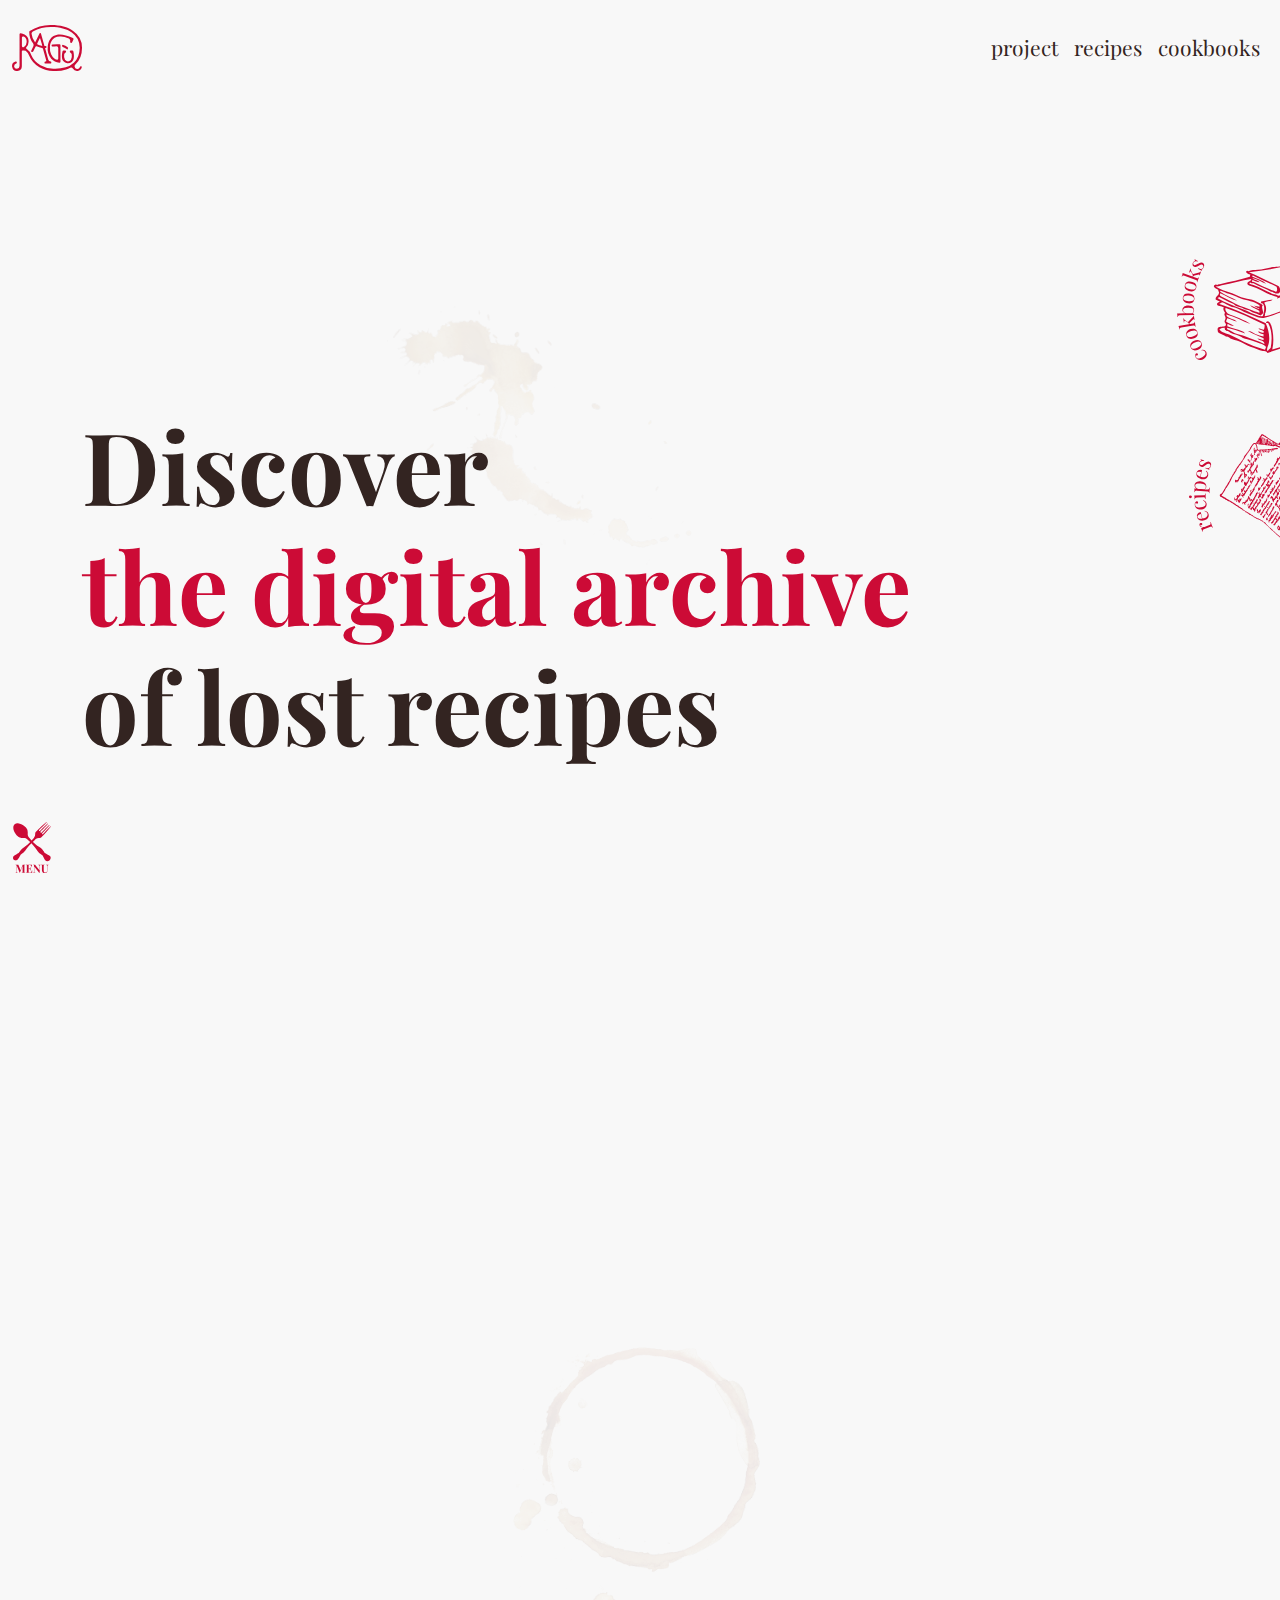
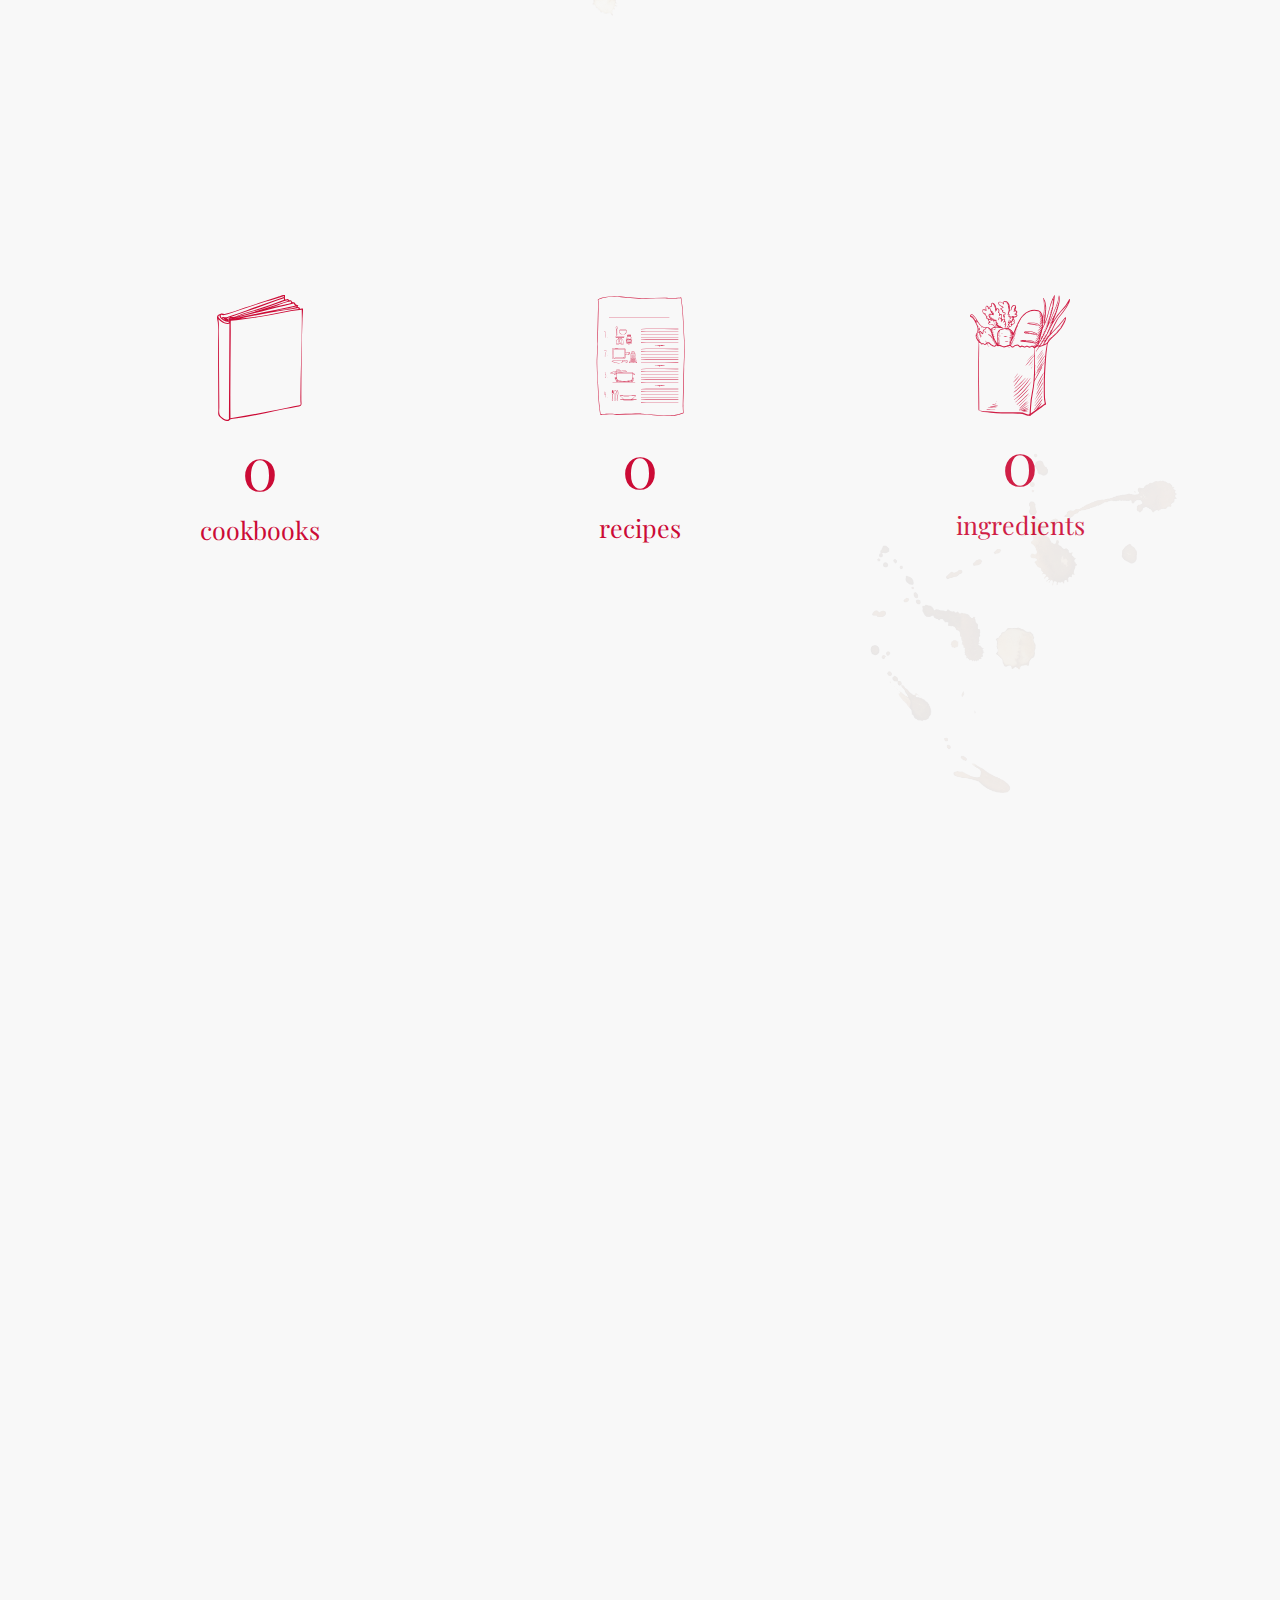
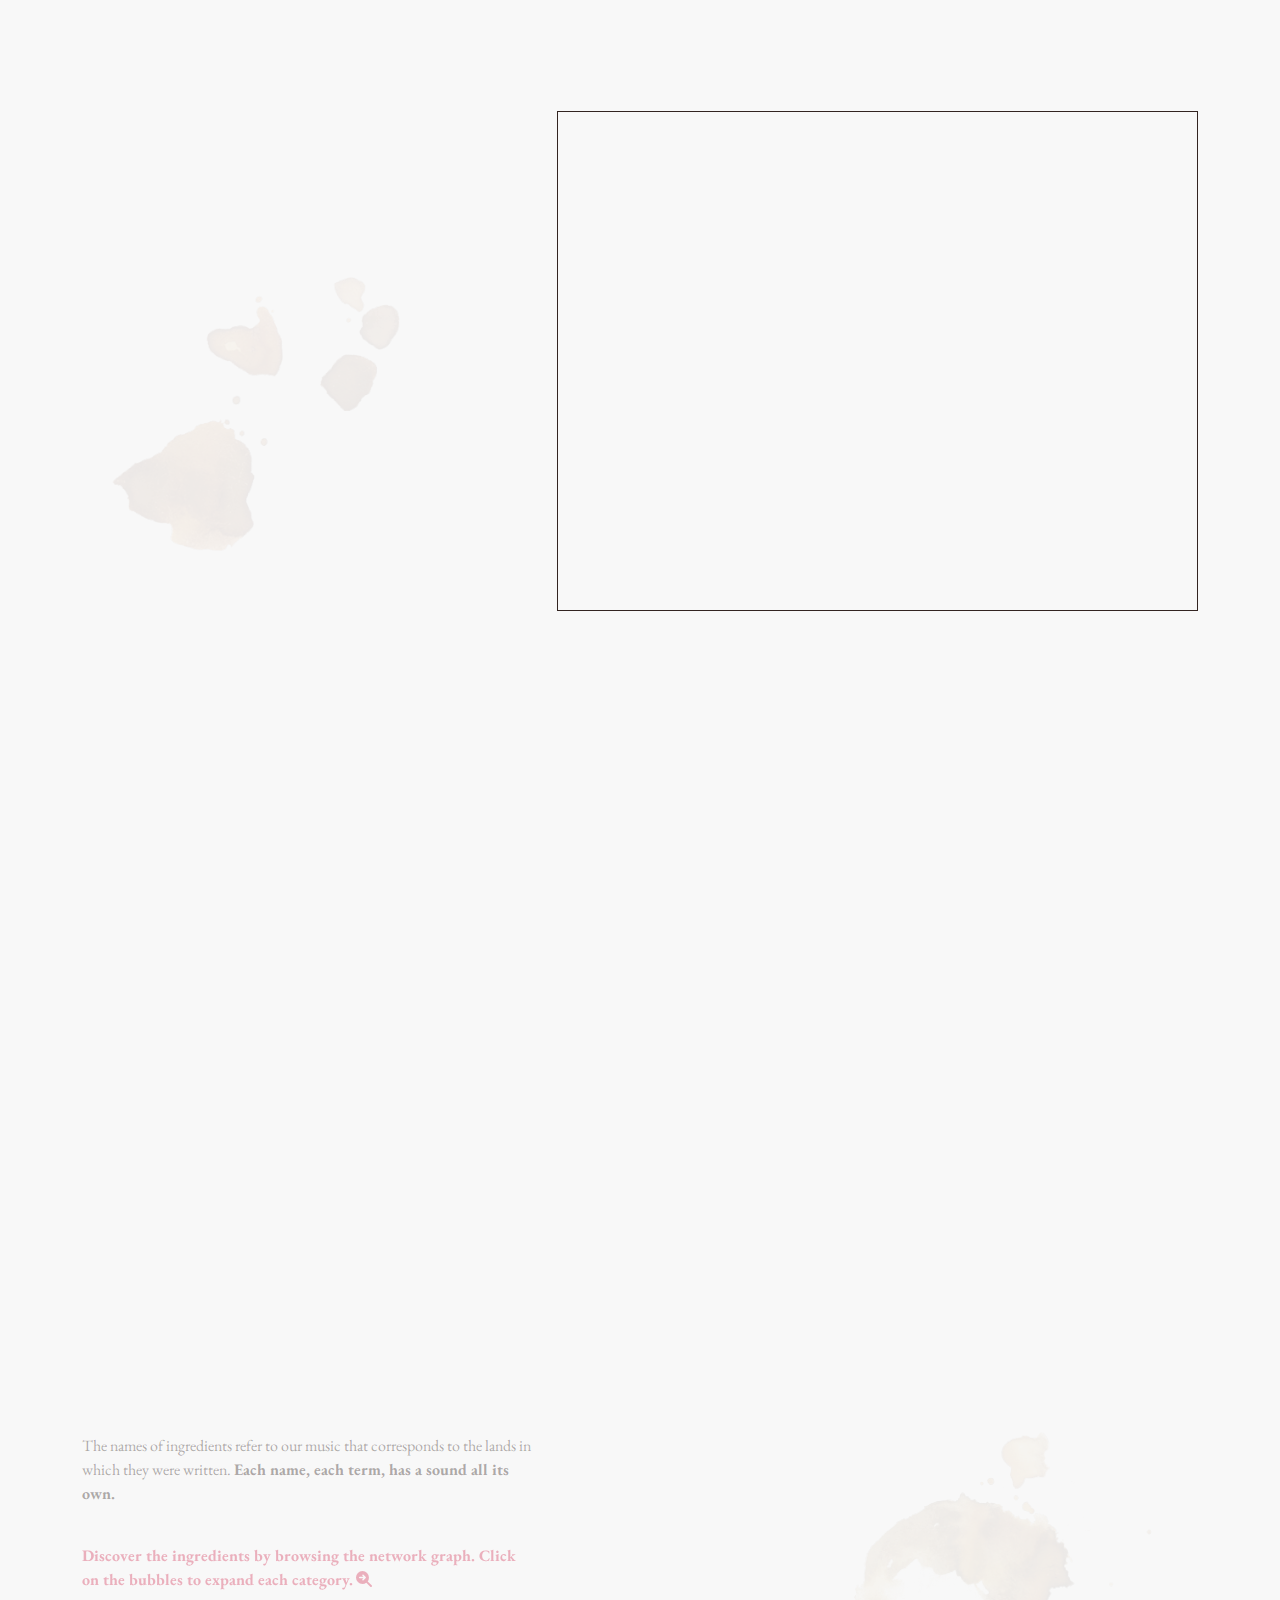
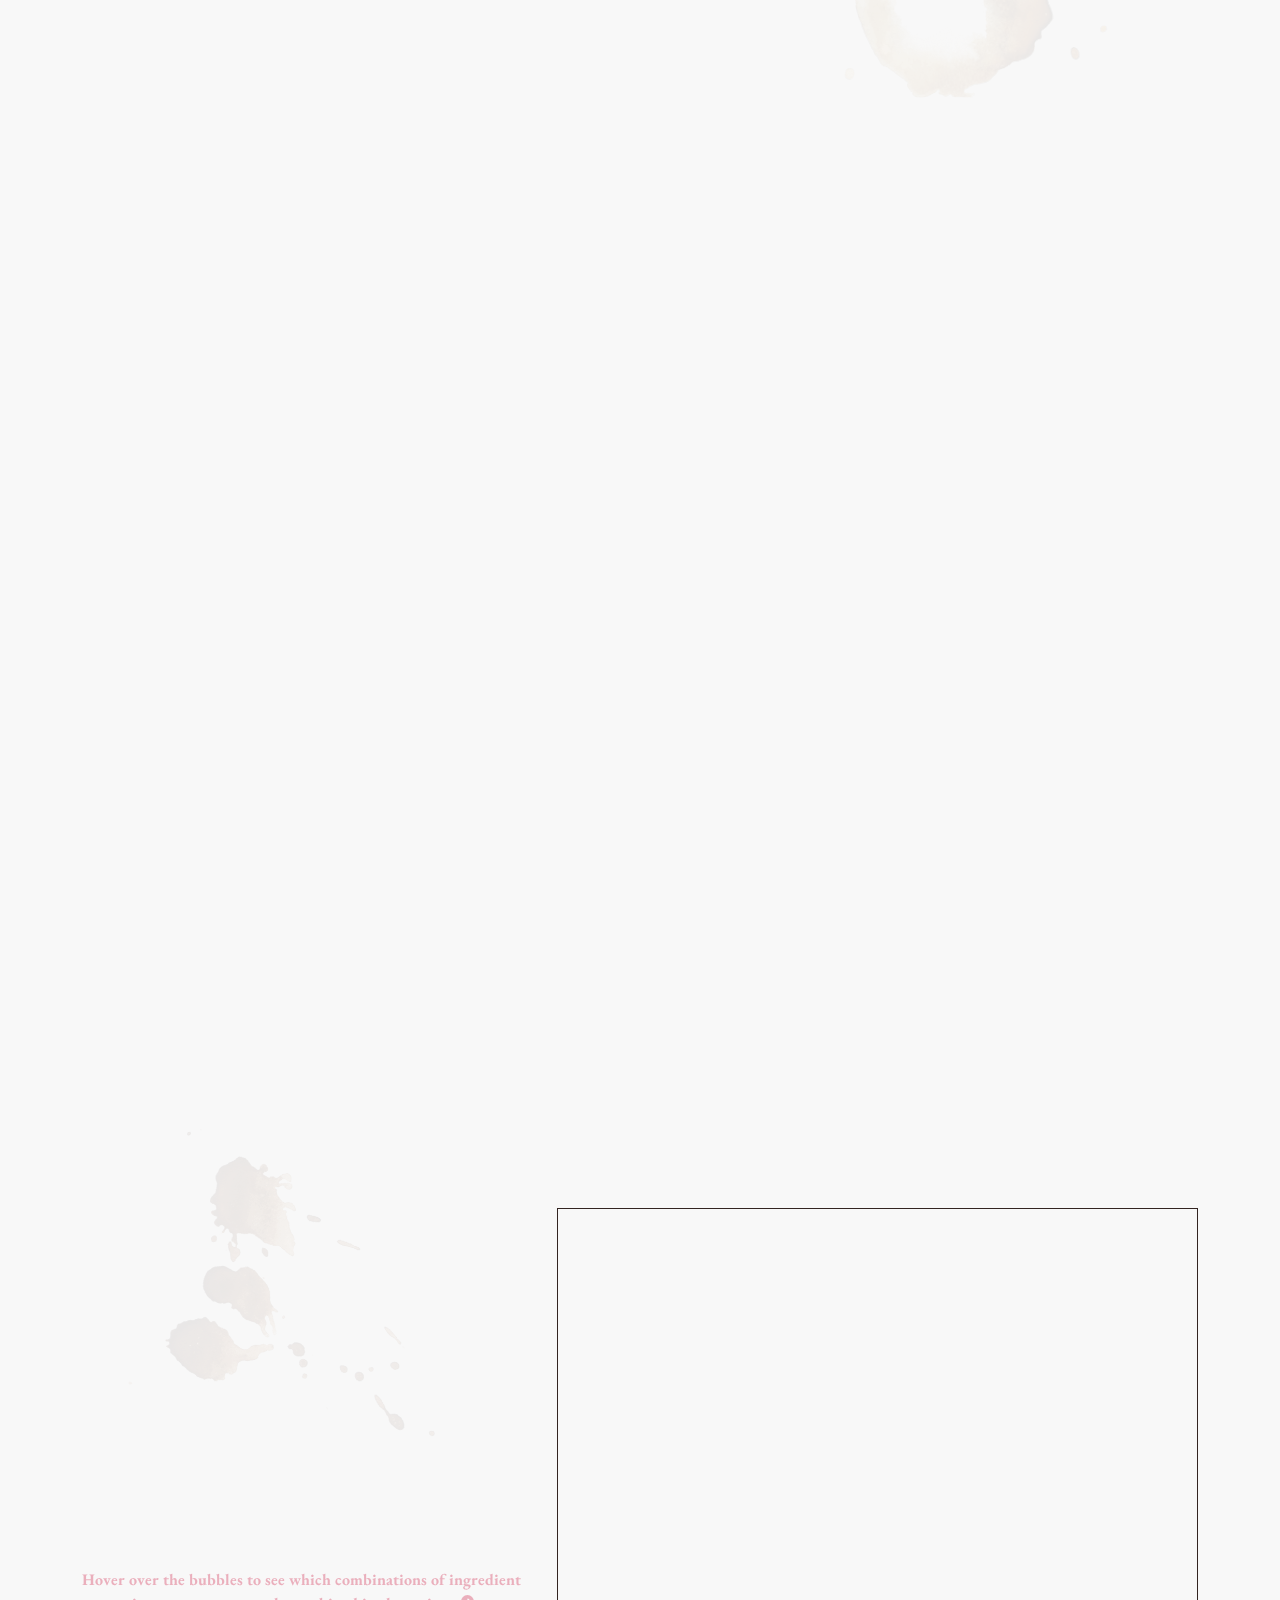
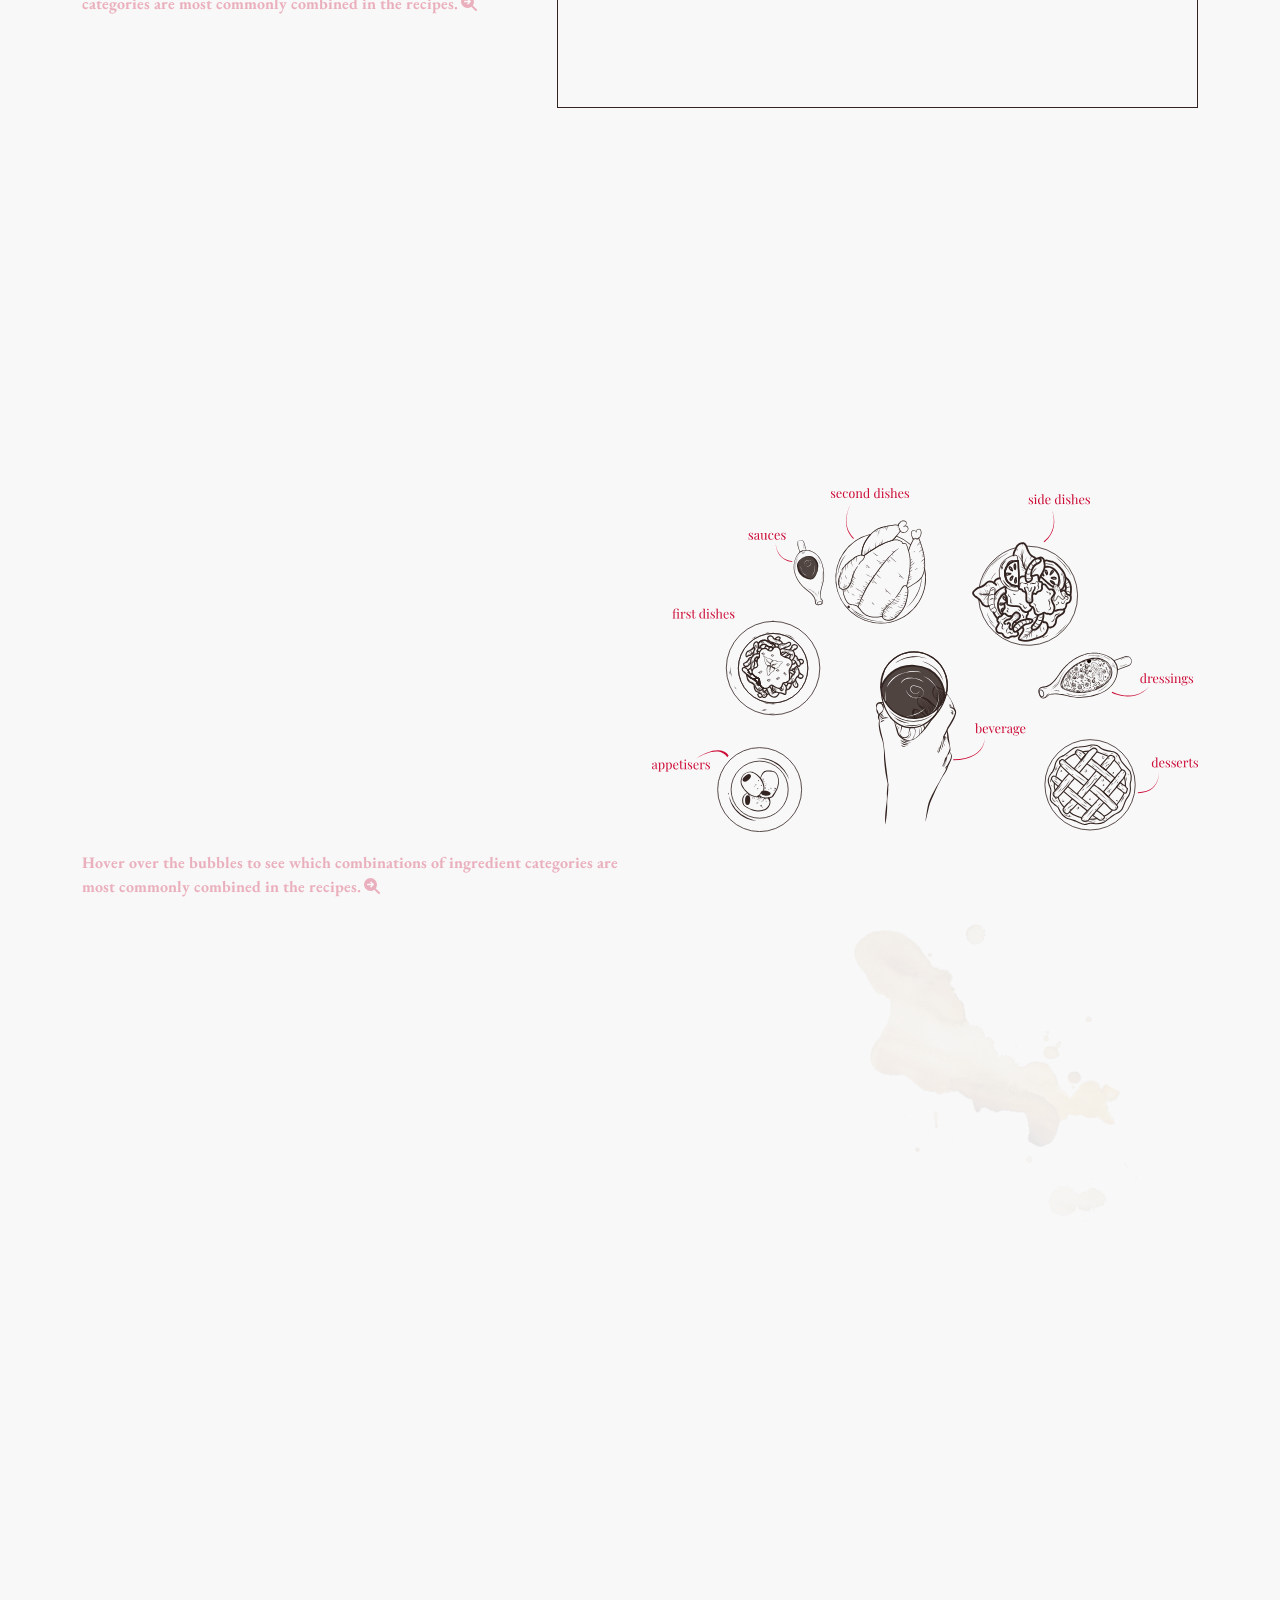
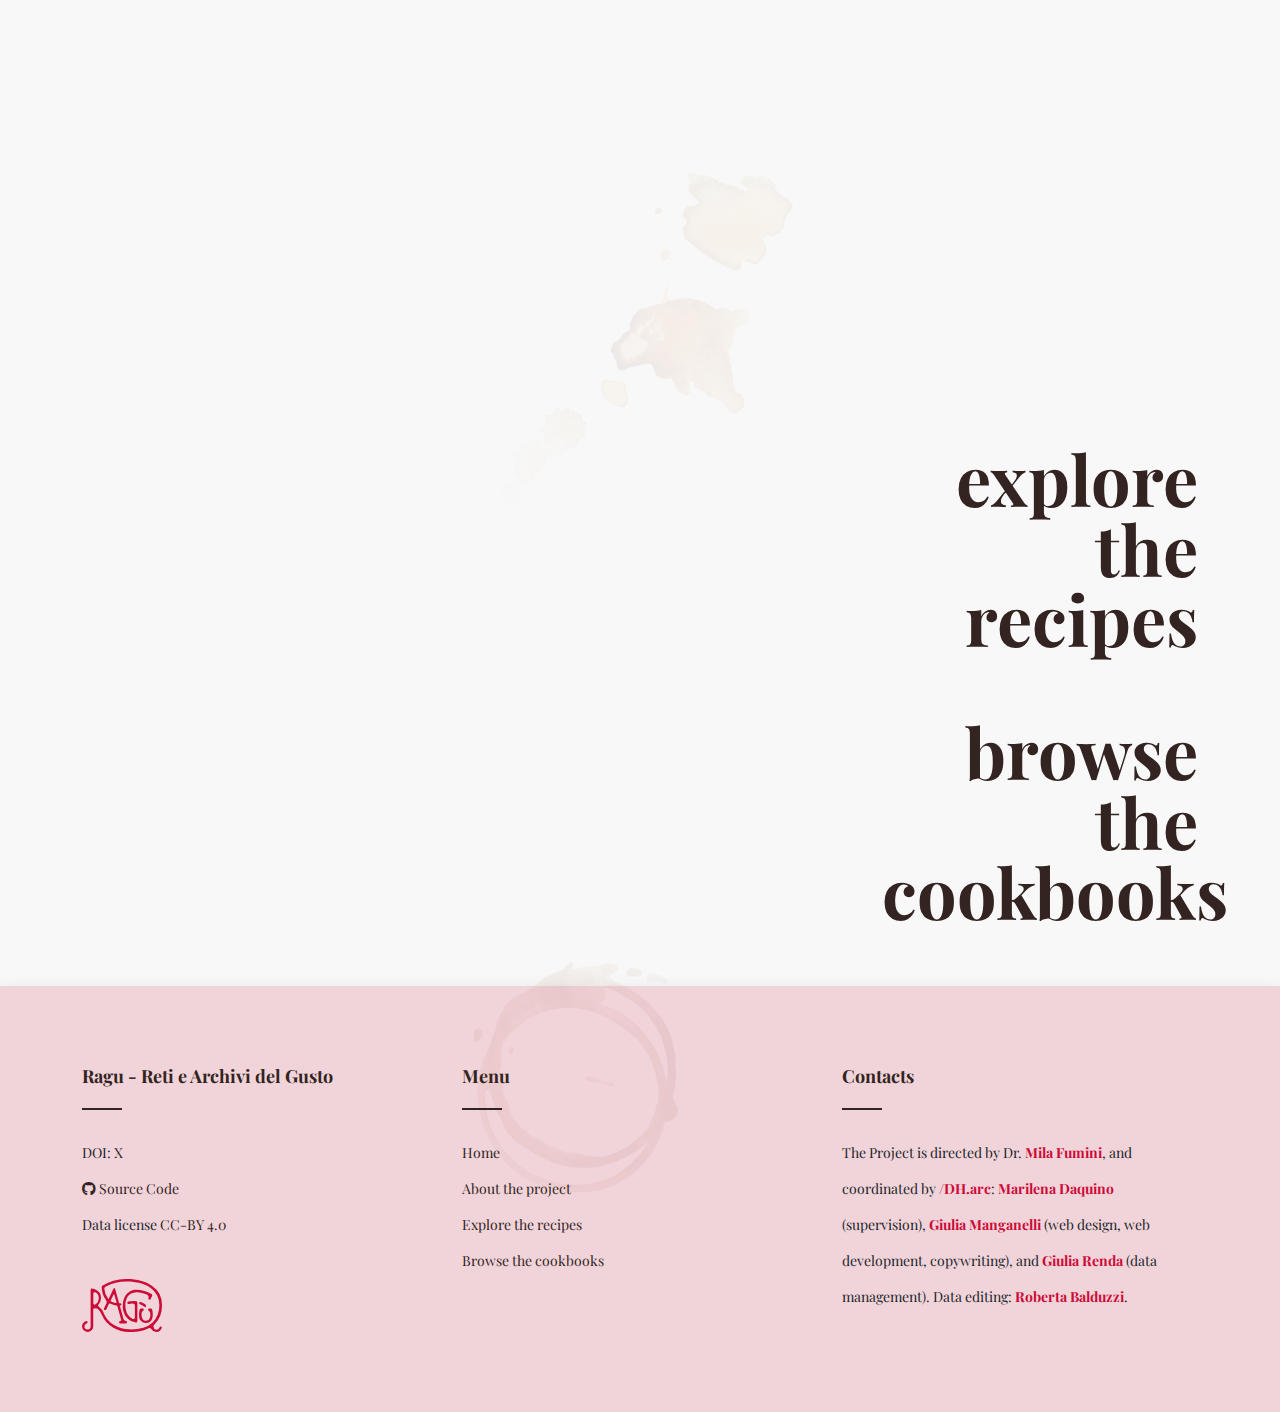
==== commit 5220d605: "footer, percorsi, indice alfabetico ricette, bottoni filtri" ====
--- a/index.html
+++ b/index.html
@@ -5,7 +5,8 @@
     <meta charset="UTF-8">
     <meta http-equiv="X-UA-Compatible" content="IE=edge">
     <meta name="viewport" content="width=device-width, initial-scale=1.0">
-    <title>Ragu - Reti e Archivi del Gusto</title>
+    <title>Ragu - Digital Archive</title>
+    <link rel="icon" type="image/x-icon" href="photos/favicon.ico">
     <link rel="stylesheet" href="https://cdnjs.cloudflare.com/ajax/libs/font-awesome/6.3.0/css/all.min.css">
     <link rel="stylesheet" href="css/bootstrap.min.css">
     <link rel="stylesheet" href="css/style.css">
@@ -519,9 +520,9 @@
                                             <h4 id="title-footer">Menu</h4>
                                             <ul>
                                                 <li><a href="index.html">Home</a></li>
-                                                <li><a href="/html/about.html">About the project</a></li>
-                                                <li><a href="/html/recipes.html">Explore the recipes</a></li>
-                                                <li><a href="/html/cookbooks.html">Browse the cookbooks</a></li>
+                                                <li><a href="html/about.html">About the project</a></li>
+                                                <li><a href="html/recipes.html">Explore the recipes</a></li>
+                                                <li><a href="html/cookbooks.html">Browse the cookbooks</a></li>
 
                                             </ul>
                                         </div>
@@ -531,50 +532,27 @@
                                     <div class="col-md-4 col-sm-4 col-xs-12">
                                         <div id="no-logo-footer" class="single_footer single_footer_address">
                                             <h4 id="title-footer">Contacts</h4>
-                                            <ul>
-                                                <li>
-                                                    <p id="doi">Scientific Director:
-                                                        <span class="data-bold"><a
-                                                                href="https://milafumini2.wordpress.com/">Mila
-                                                                Fumini</a></span></span>
-                                                    </p>
-                                                </li>
-                                                <li>
-                                                    <p id="doi">Project Coordinator:
-                                                        <span class="data-bold"><a
-                                                                href="https://marilenadaquino.github.io/#">Marilena
-                                                                Daquino</a></span></span>
-                                                    </p>
-                                                </li>
-                                                <li>
-                                                    <p id="doi">Scientific Supervision:
-                                                        <span class="data-bold"><a
-                                                                href="https://centri.unibo.it/dharc/en">/DH.arc</a></span></span>
-                                                    </p>
-                                                </li>
-                                                <li>
-                                                    <p id="doi">Data Organization:<span class="data-bold"> <a
-                                                                href="https://www.linkedin.com/in/roberta-balduzzi-1ba1a717/">Roberta
-                                                                Balduzzi</a></span>
-                                                    </p>
-
-                                                </li>
-                                                <li>
-                                                    <p id="doi">Data Manipulation:<span class="data-bold"> <a
-                                                                href="https://www.linkedin.com/in/giulia-manganelli-88626b172/">Giulia
-                                                                Renda</a></span>
-                                                    </p>
-
-                                                </li>
-                                                <li>
-                                                    <p id="doi">Web Development and Copywriting:
-                                                        <span class="data-bold"> <a
-                                                                href="https://www.linkedin.com/in/giuliarenda/">Giulia
-                                                                Manganelli</a></span>
-                                                    </p>
-                                                </li>
-
-                                            </ul>
+
+                                            <p id="doi">The Project is directed by Dr. <span id="data-red"
+                                                    class="data-bold "><a href="https://milafumini2.wordpress.com/">Mila
+                                                        Fumini</a></span>, and coordinated by <span id="data-red"
+                                                    class="data-bold "><a
+                                                        href="https://centri.unibo.it/dharc/en">/DH.arc</a></span>: <span
+                                                    id="data-red" class="data-bold "><a
+                                                        href="https://marilenadaquino.github.io/#">Marilena
+                                                        Daquino</a></span> (supervision), <span id="data-red"
+                                                    class="data-bold"> <a
+                                                        href="https://www.linkedin.com/in/giuliarenda/">Giulia
+                                                        Manganelli</a></span> (web design, web development,
+                                                copywriting), and <span id="data-red" class="data-bold"> <a
+                                                        href="https://www.linkedin.com/in/giulia-manganelli-88626b172/">Giulia
+                                                        Renda</a></span> (data management). Data editing: <span
+                                                    id="data-red" class="data-bold "> <a
+                                                        href="https://www.linkedin.com/in/roberta-balduzzi-1ba1a717/">Roberta
+                                                        Balduzzi</a></span>.
+                                            </p>
+
+
                                         </div>
 
                                     </div>
--- a/css/style.css
+++ b/css/style.css
@@ -732,6 +732,17 @@
     padding: 0;
     line-height: 36px;
 
+
+}
+
+#doi {
+    font-family: "Playfair";
+    font-size: 14px;
+    line-height: 36px;
+}
+
+#data-red a {
+    color: #cc0b36 !important;
 }
 
 
@@ -825,7 +836,6 @@
     font-family: "Playfair";
     font-size: 12px;
     margin-top: 5%;
-    font-weight: bold;
 
 
 }
@@ -844,7 +854,6 @@
     font-family: "Playfair";
     font-size: 12px;
     margin-top: 5%;
-    font-weight: bold;
 
 }
 
@@ -1063,15 +1072,22 @@
     font-size: 70px;
     color: var(--red-text);
     padding-top: 10vh;
-    font-weight: bolder;
     cursor: default;
 
 }
+
 
 .letter-container .letter_space,
 ol,
-.index_letters {
-    border-bottom: 1px solid;
+.index_letters #letters_title {
+
+    color: #cc0b36;
+    padding-top: 10%;
+}
+
+#letters_title {
+    border-bottom: 1px solid #cc0b36;
+    padding-bottom: 5%;
 }
 
 #letter-container a {
@@ -1521,12 +1537,7 @@
         font-family: "Garamond";
     }
 
-    .letter-container .letter_space,
-    ol,
-    .index_letters {
-        border-bottom: 1px solid;
-        font-size: 40px;
-    }
+
 
     #letter-container a {
         font-size: 16px;
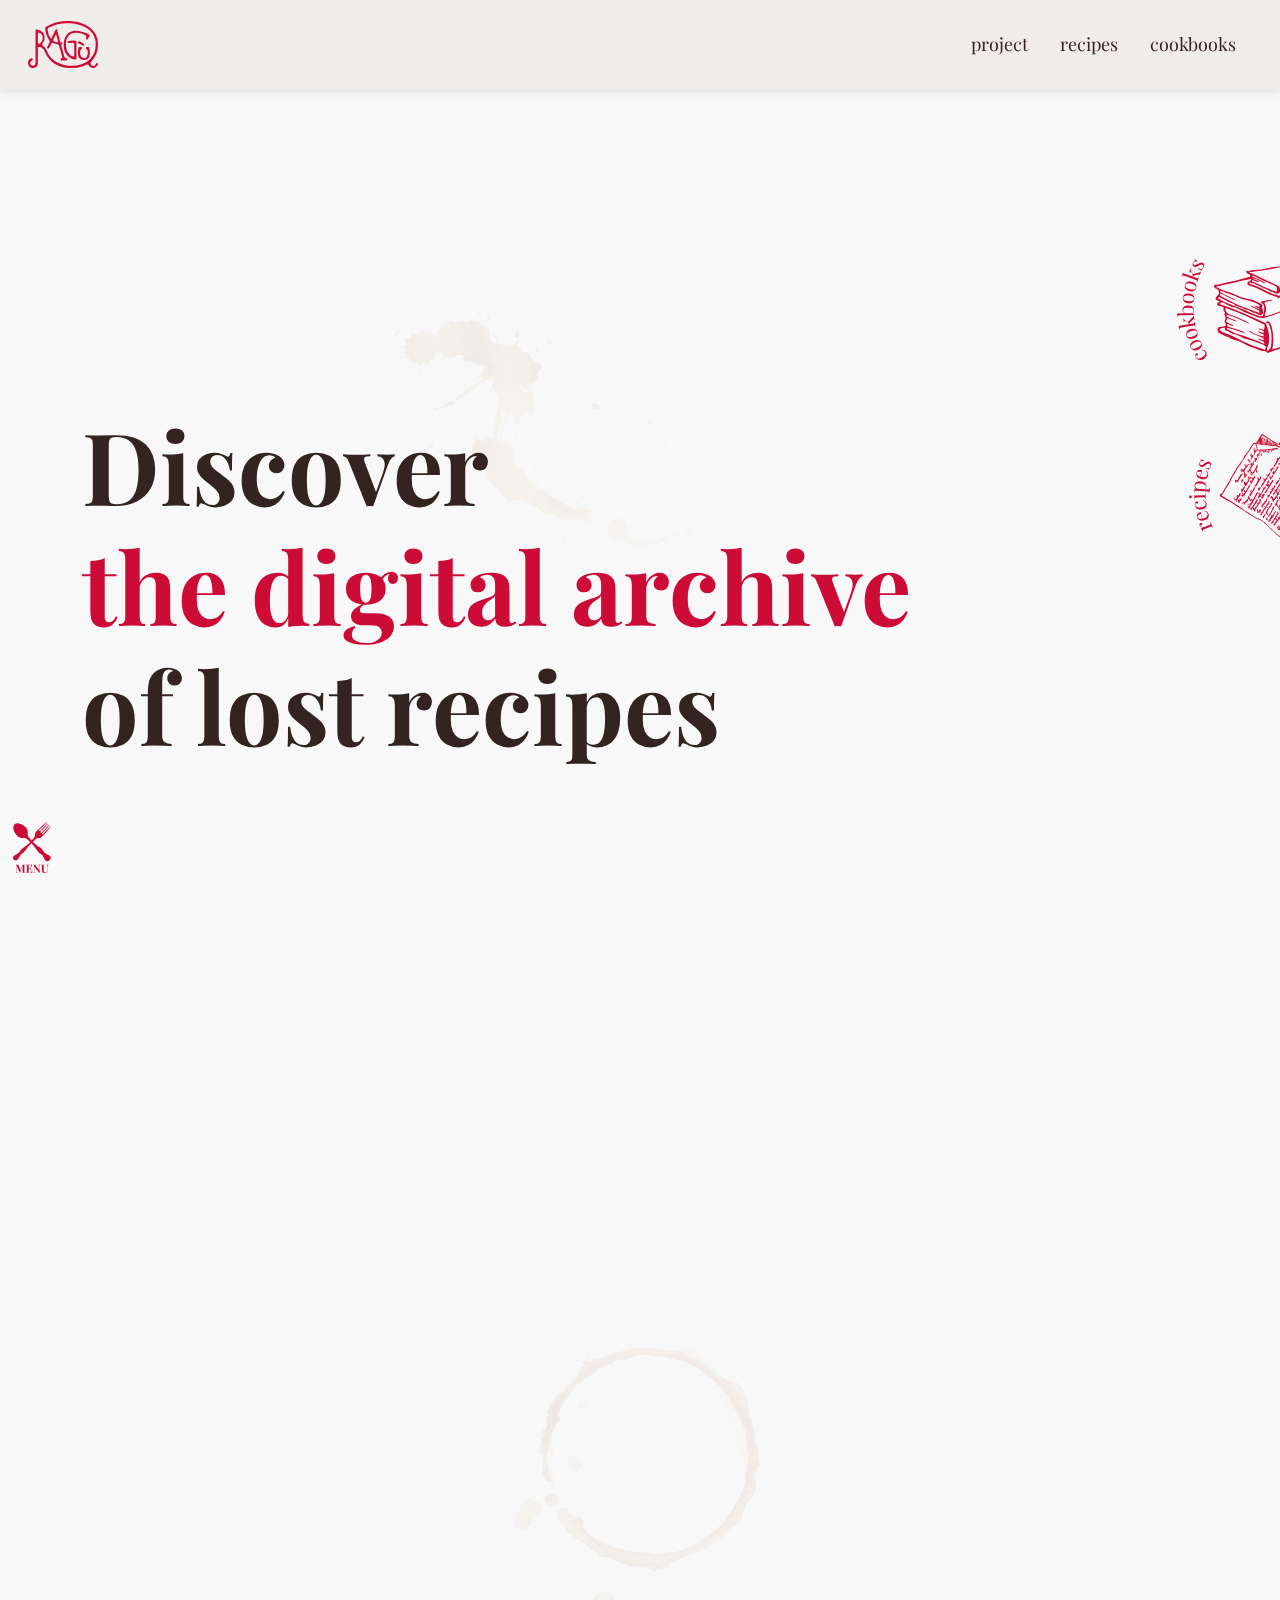
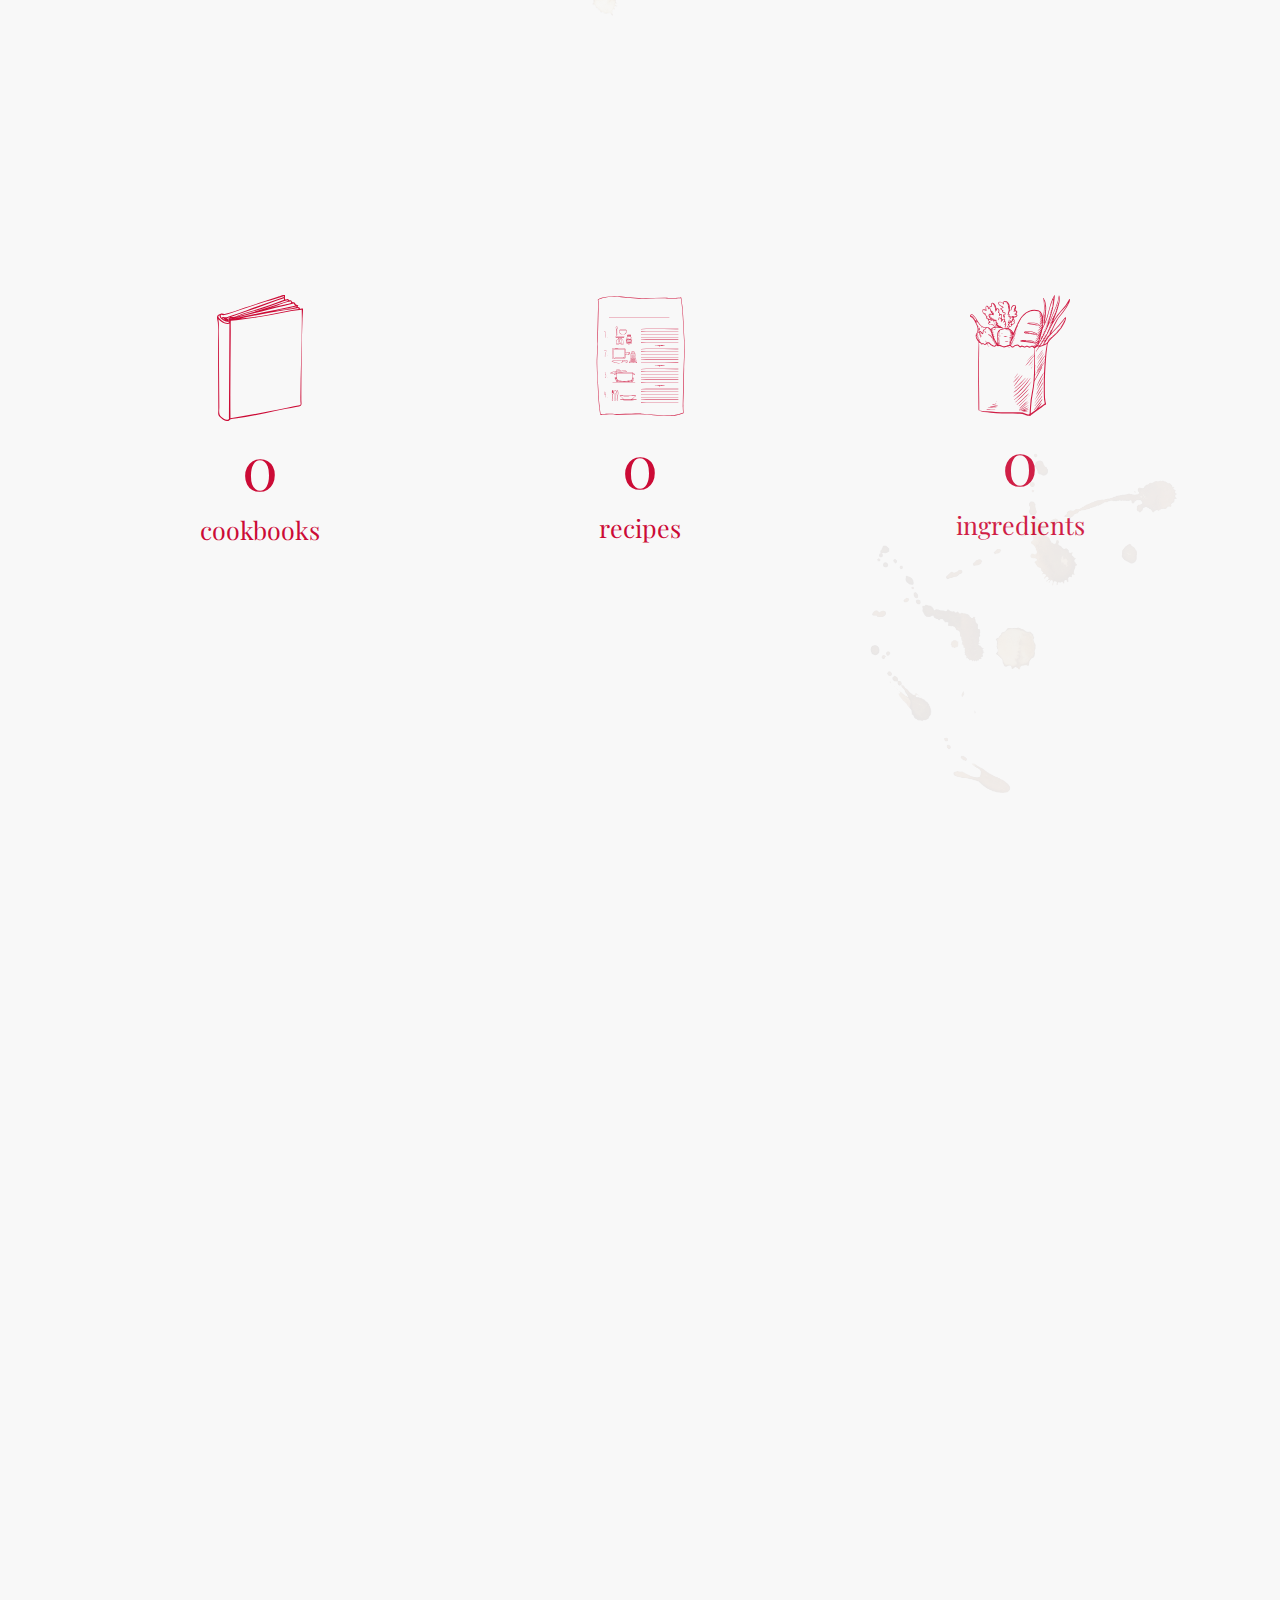
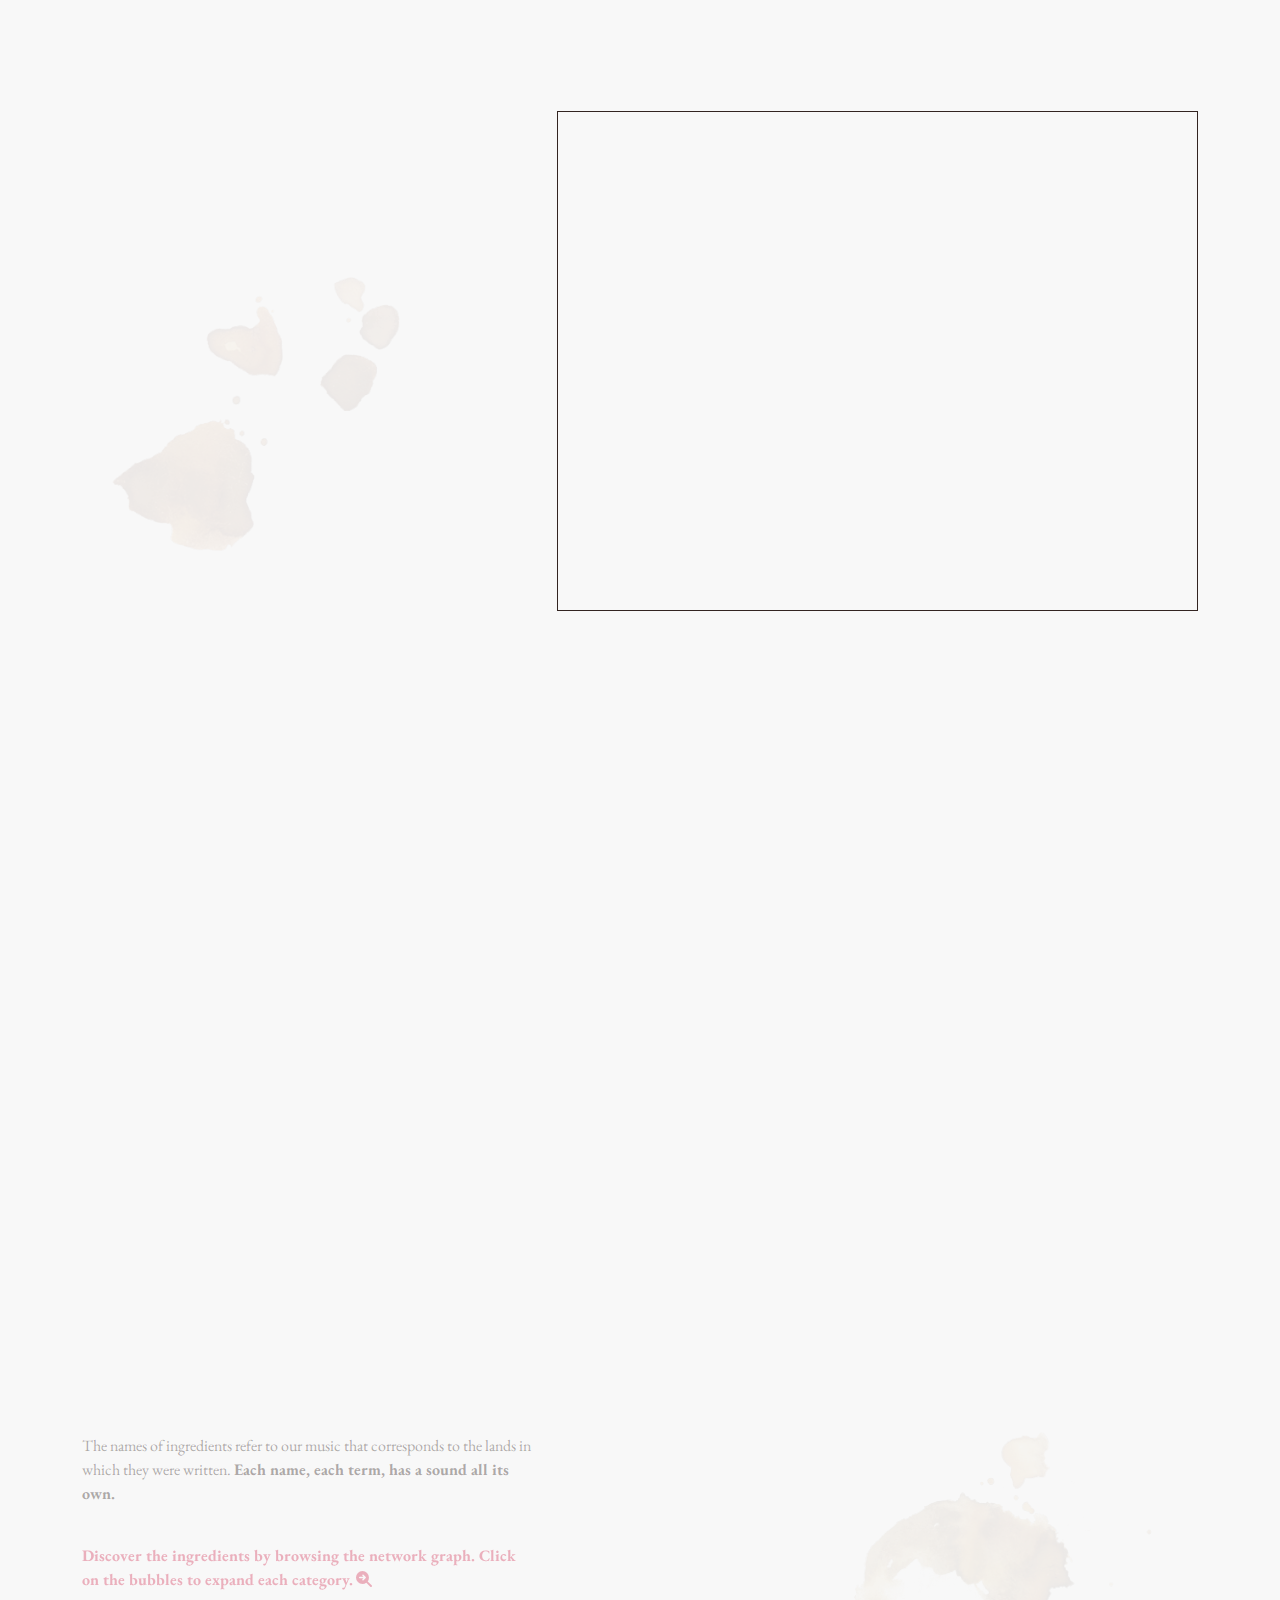
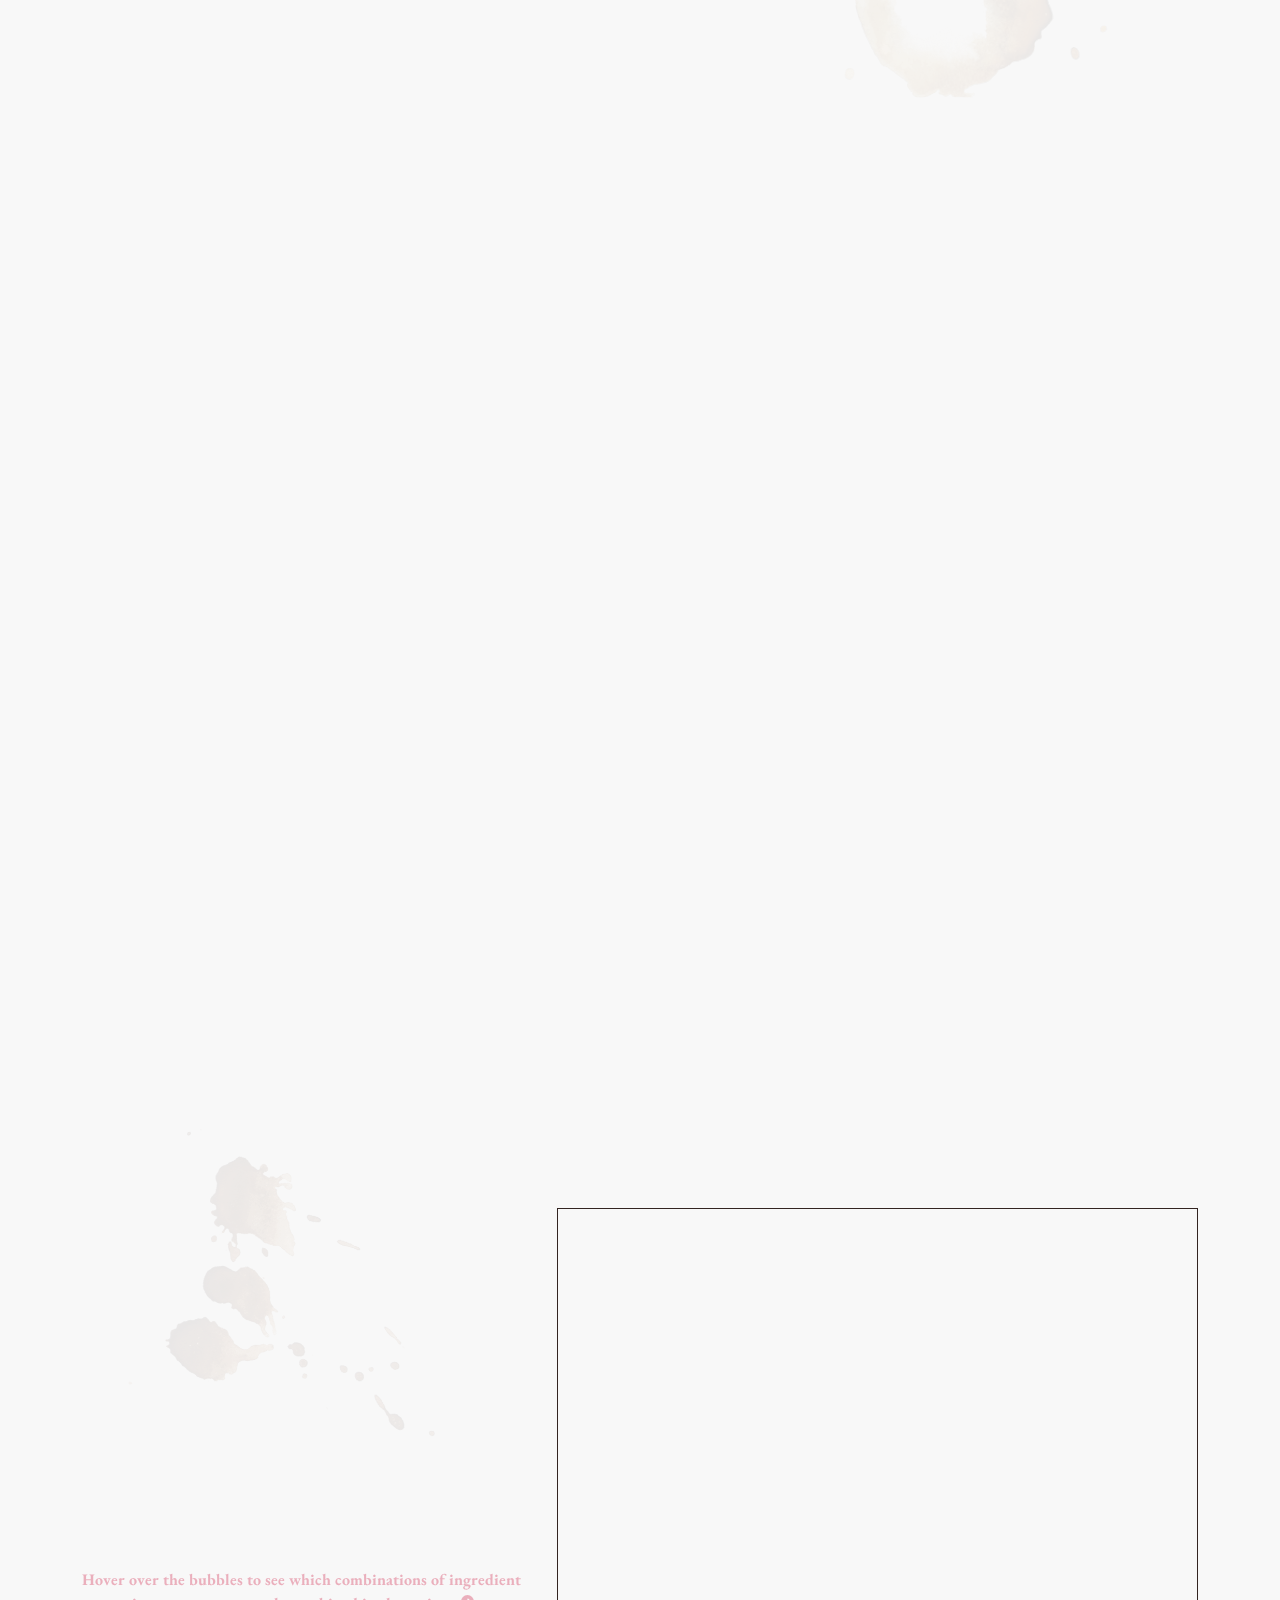
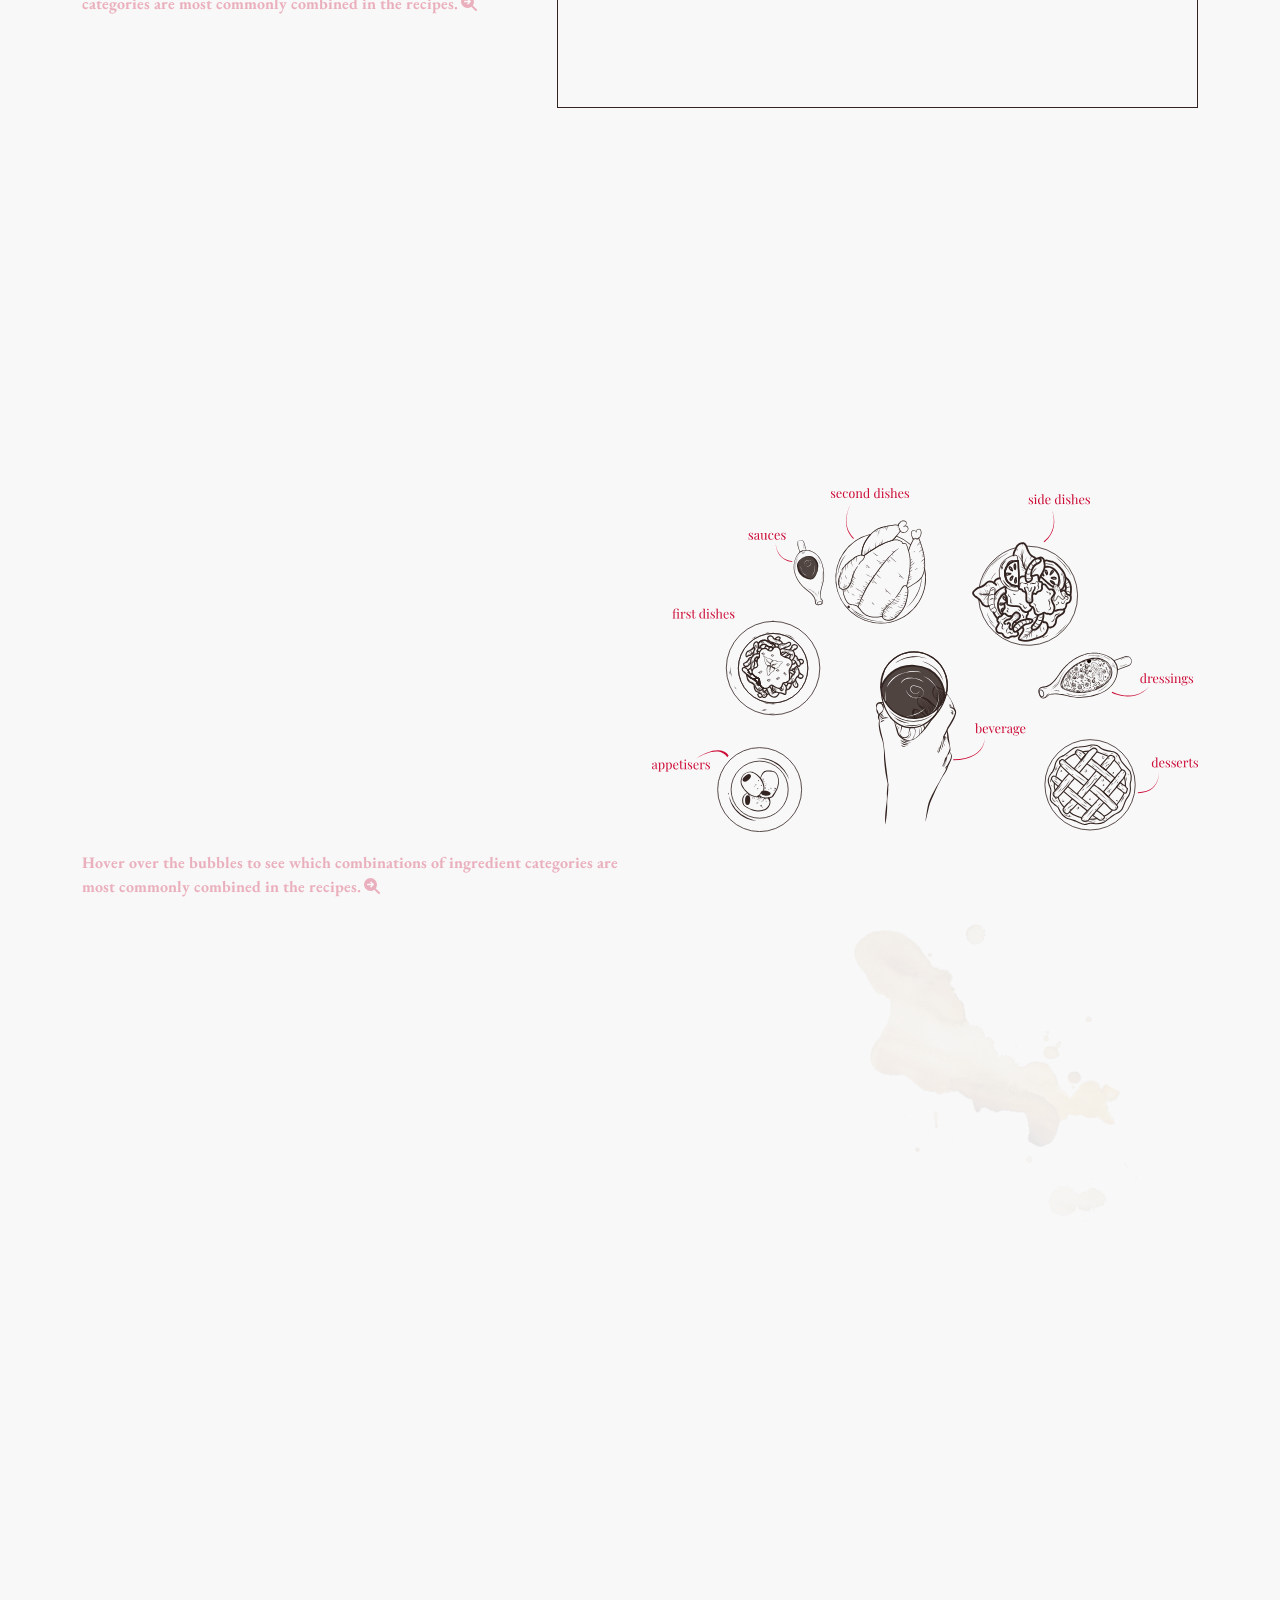
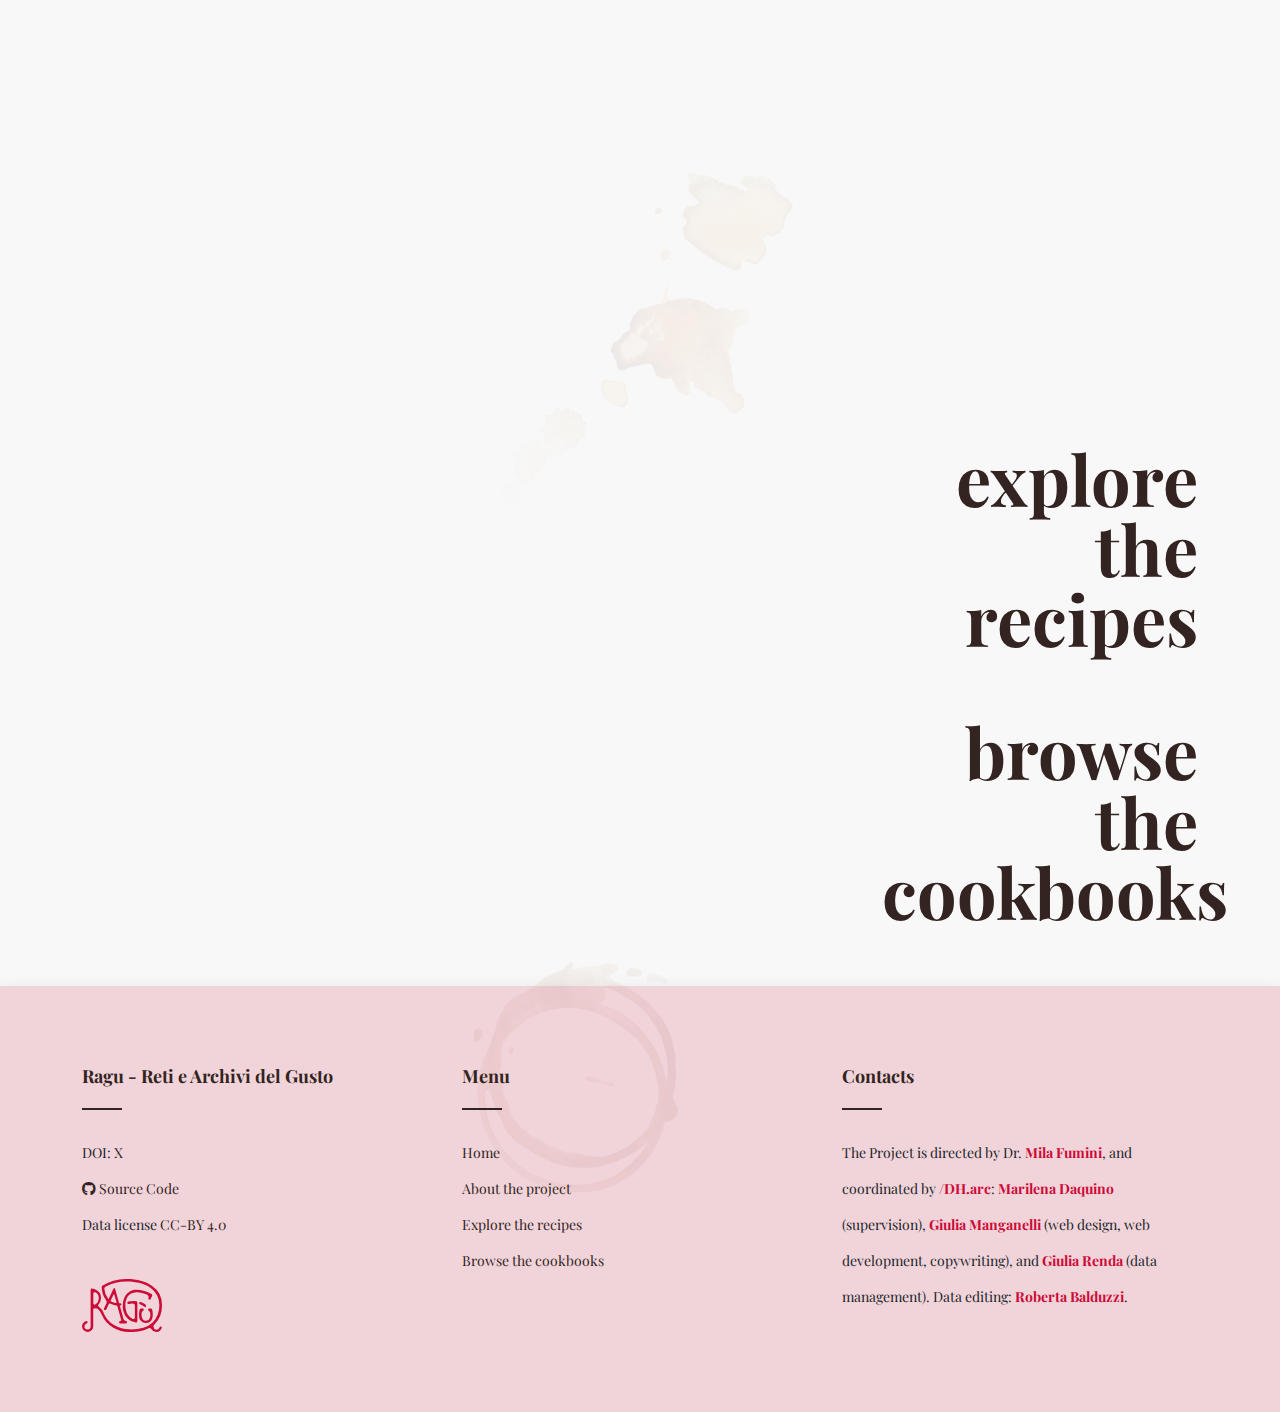
==== commit f11da964: "modifiche navbar (responsive) + tutte le ricette (mancano json di filtri)" ====
--- a/index.html
+++ b/index.html
@@ -34,31 +34,38 @@
 
 <body>
     <header>
-        <div class="container-fluid p-0">
-            <nav class="navbar navbar-expand-lg ">
-                <div class="container-fluid">
-                    <a class="navbar-brand" href="index.html"><img src="photos/ragu_logo.svg" style="width:70px;"></a>
-                    <button class="navbar-toggler" type="button" data-bs-toggle="collapse" data-bs-target="#navbarNav"
-                        aria-controls="navbarNav" aria-expanded="false" aria-label="Toggle navigation">
-                        <span class="navbar-toggler-icon"></span>
-                    </button>
-
-                    <div class="collapse navbar-collapse justify-content-end" id="navbarNav">
-                        <ul class="navbar-nav mr-auto">
-                            <li class="nav-item">
-                                <a class="nav-link" href="/html/about.html">project</a>
-                            </li>
-                            <li class="nav-item">
-                                <a class="nav-link" href="html/recipes.html">recipes</a>
-                            </li>
-                            <li class="nav-item">
-                                <a class="nav-link" href="html/cookbooks.html">cookbooks</a>
-                            </li>
-                        </ul>
-                    </div>
+
+        <nav class="navbar navbar-expand-lg p-3">
+            <div class="container-fluid">
+                <a class="navbar-brand" href="index.html"><img id="logo_ragu" src="photos/ragu_logo.svg"
+                        style="width:70px;"></a>
+                <button class="navbar-toggler" type="button" data-bs-toggle="collapse"
+                    data-bs-target="#navbarNavDropdown" aria-controls="navbarNavDropdown" aria-expanded="false"
+                    aria-label="Toggle navigation">
+                    <span class="navbar-toggler-icon"></span>
+                </button>
+
+                <div class=" collapse navbar-collapse" id="navbarNavDropdown">
+                    <ul class="navbar-nav ms-auto ">
+                        <li class="nav-item">
+                            <a class="nav-link mx-2" href="html/about.html">project</a>
+                        </li>
+
+                        <li class="nav-item">
+                            <a class="nav-link mx-2" href="html/recipes.html">recipes</a>
+                        </li>
+                        <li class="nav-item">
+                            <a class="nav-link mx-2" href="html/cookbooks.html">cookbooks</a>
+                        </li>
+
+                    </ul>
                 </div>
-            </nav>
-        </div>
+            </div>
+        </nav>
+
+
+
+
     </header>
 
     <div id="sidebar" class="sidebar-menu">
--- a/css/style.css
+++ b/css/style.css
@@ -212,15 +212,14 @@
 /* Horizontal Navbar */
 
 
-.navbar-expand-lg .navbar-nav .nav-link {
+/*.navbar-expand-lg .navbar-nav .nav-link {
     font-family: "Playfair";
     font-size: 21px;
     color: var(--base-text);
 }
 
 .navbar-expand-lg .navbar-nav .nav-link:hover {
-    font-family: "Playfair";
-    font-size: 21px;
+
     color: var(--red-text);
 }
 
@@ -235,6 +234,28 @@
     padding-top: 5em;
     background-color: var(--colorbg);
     z-index: 1002;
+}*/
+
+.navbar {
+    z-index: 1002;
+    position: fixed;
+    width: 100%;
+    background-color: #f0ece9 !important;
+    box-shadow: rgba(99, 99, 99, 0.2) 0px 2px 8px 0px;
+}
+
+.navbar-nav {
+    font-family: "Playfair";
+    font-size: 18px;
+
+}
+
+.nav-link {
+    color: var(--base-text) !important;
+}
+
+.nav-link:hover {
+    color: var(--red-text) !important;
 }
 
 
@@ -378,6 +399,8 @@
 }
 
 @media(min-width:320px) and (max-width:767px) {
+
+
 
     input[type="checkbox"] {
         border: 0.75px solid #332421 !important;
@@ -840,6 +863,16 @@
 
 }
 
+#compact-ul {
+    overflow-y: scroll;
+}
+
+#compact {
+    overflow-y: scroll;
+    background-color: #f8f8f8;
+
+}
+
 .btn-light:hover {
     background-color: #cc0b36;
 }
@@ -1113,7 +1146,7 @@
 
 .modal-fullscreen .modal-body {
     overflow-y: auto;
-    background-color: #e9dfe1
+    background-color: #8bb0a878;
 }
 
 .modal-header .btn-close {
@@ -1135,6 +1168,10 @@
 }
 
 #cooking-bold {
+    font-weight: bold;
+}
+
+#temperature-bold {
     font-weight: bold;
 }
 
@@ -1142,11 +1179,10 @@
 .h2 {
     color: var(--red-text);
     font-size: 38px;
-    padding: 0px 0px 0px;
-    margin: 0px 0px 0px;
+    margin: 0px 0px 5%;
+    padding: 0px;
+    border-bottom: 2px solid var(--red-text);
     font-weight: bolder;
-    padding-bottom: 5%;
-
 }
 
 .modal-fullscreen .modal-footer,
@@ -1169,26 +1205,44 @@
 }
 
 
+
 #recipe-subtitle,
+.h4 {
+    font-family: "Playfair";
+    font-size: 14px;
+    margin-top: 2%;
+    padding: 2%;
+    border: 0.5px solid #332421;
+    color: var(--base-text);
+    background-color: #e5cbba87;
+    font-weight: lighter;
+    /* border-bottom: 1px solid var(--base-text); */
+}
+
+
 #recipe-info,
 .h4 {
     font-family: "Playfair";
     font-size: 14px;
-    padding-bottom: 4%;
+    padding: 2%;
     color: var(--base-text);
     font-weight: lighter;
-    /*border-bottom: 1px solid var(--base-text);*/
-
-}
+    /* border-bottom: 1px solid var(--base-text); */
+}
+
+
 
 #recipe-container #container-recipe {
     box-shadow: 5px 10px 18px #888888;
-    padding: 2% 8% 8% 8%;
-    margin-top: 15%;
+    padding: 2% 8% 5% 8%;
+    margin-top: 8%;
     margin-right: 10%;
-    background-color: #e7daca77;
-    ;
+    background-color: #f6eee3;
     border: 1px solid #332421;
+    background-image: url(../photos/macchia-modale.svg);
+    background-position: center;
+    background-size: cover;
+    background-repeat: no-repeat;
 }
 
 #recipe-image {
@@ -1202,7 +1256,7 @@
 .h5 {
 
     font-family: "Playfair";
-    font-size: 14px;
+    font-size: 12px;
     color: var(--base-text);
     font-weight: lighter;
     text-align: center;
@@ -1212,7 +1266,21 @@
 
 }
 
-
+#var-italic {
+    font-style: italic;
+
+}
+
+#var-bold {
+    font-weight: bold;
+
+}
+
+#var_list {
+    padding-top: 3%;
+    list-style: decimal;
+    color: #cc0b36
+}
 
 .data-bold {
     font-weight: bold;
@@ -1224,7 +1292,6 @@
 
 #ingr-header,
 .h5 {
-    font-weight: bold;
     font-size: 14px;
     font-family: "Playfair";
     padding-top: 5%;
@@ -1232,46 +1299,62 @@
 
 #cook-header,
 .h5 {
-    font-weight: bold;
     font-size: 14px;
     font-family: "Playfair";
     padding-top: 5%;
 }
 
 .info-recipe {
-    border-bottom: 1px solid var(--base-text);
-    border-top: 1px solid var(--base-text);
-    padding-top: 1%;
+    border-bottom: 0.75px solid var(--base-text);
+    padding: 2% 0 1% 0;
     text-align: center;
 }
 
 #recipe-ingr {
-    padding: 2%;
     text-align: center;
+}
+
+#rec-ingr {
+    padding: 2% 0 1% 0;
+    border: 0.25px solid #332421;
+    background-color: #e5cbba87;
+}
+
+#rec-cook {
+    padding: 5% 0 1% 0;
+    border: 0.25px solid #332421;
+    background-color: #e5cbba87;
 }
 
 #ingr-list,
 ul {
     font-family: "Playfair";
     list-style-type: disc;
+}
+
+#recipe-serves {
+    padding-top: 1.5%;
 }
 
 ul#ingr-list {
     column-count: 2;
     list-style-type: circle;
+    padding: 0 10% 0 10%;
+
 
 
 }
 
 ul#cook-list {
-    column-count: 2;
+    column-count: 1;
     list-style-type: circle;
+    padding: 0 10% 0 10%;
 
 
 }
 
 #recipe-cook {
-    padding: 2%;
+    padding-bottom: 2%;
     text-align: center;
 }
 
@@ -1288,29 +1371,30 @@
 #cook-list,
 ul {
     font-family: "Playfair";
-    font-size: 14px;
+    font-size: 12px;
 
 
 }
 
 #recipe-ingr-photo {
-    width: 30%;
+    width: 35%;
 }
 
 #recipe-cook-photo {
-    width: 25%;
+    width: 35%;
 }
 
 .ingredients-recipe {
-    border-bottom: 1px solid var(--base-text);
+    border-bottom: 0.75px solid var(--base-text);
     padding-top: 4%;
     justify-content: center !important;
     padding-bottom: 4%;
 }
 
 .cooking-procedure-recipe {
-    border-bottom: 1px solid var(--base-text);
+    border-bottom: 0.75px solid var(--base-text);
     padding-top: 4%;
+    padding-bottom: 2%;
 }
 
 
@@ -1396,16 +1480,22 @@
         display: none;
     }
 
+    .navbar {
+        width: 100%;
+        left: 0;
+        top: 0;
+    }
+
     .navbar-toggler {
         border: none;
         width: 5em;
         box-shadow: none;
-    }
-
-    .navbar-toggler-icon {
-        width: 2em;
-        border: none;
-        box-shadow: none !important;
+        position: absolute;
+        right: 0;
+    }
+
+    #logo_ragu {
+        width: 20% !important;
     }
 
 
@@ -1503,14 +1593,14 @@
         padding: 10%;
     }
 
-    #navbarNav .icon-bar:nth-of-type(1) {
+    /*#navbarNav .icon-bar:nth-of-type(1) {
         -webkit-transform: rotate(45deg);
         -ms-transform: rotate(45deg);
         transform: rotate(45deg);
         -webkit-transform-origin: 10% 10%;
         -ms-transform-origin: 10% 10%;
         transform-origin: 10% 10%;
-    }
+    }*/
 
     #chartdiv {
         width: 100%;
@@ -1589,7 +1679,7 @@
         padding-bottom: 8%;
     }
 
-    .navbar>.container,
+    /*>.container,
     .navbar>.container-fluid,
     .navbar>.container-lg,
     .navbar>.container-md,
@@ -1615,7 +1705,7 @@
     #navbarNav .nav-link {
         padding: none;
         line-height: 0.5;
-    }
+    }*/
 
     #sidebar a {
         padding: 8px 8px 8px 32px;
@@ -1638,9 +1728,10 @@
     #recipe-container #container-recipe {
         box-shadow: 5px 10px 18px #888888;
         padding: 2% 8% 8% 8%;
-        margin-top: 15%;
+        margin-top: 10%;
         margin: auto;
-        background-color: #e7daca77;
+        width: 85%;
+        background-color: #f6eee3;
         border: 1px solid #332421;
     }
 
@@ -1658,20 +1749,19 @@
     #about-recipe,
     .h2 {
         color: var(--red-text);
-        font-size: 28px;
-        padding: 0px 0px 0px;
-        margin: 0px 0px 0px;
+        font-size: 20px;
+        margin: 0px 0px 5%;
+        /* margin: 0px; */
         font-weight: bolder;
-        padding-bottom: 5%;
     }
 
     #recipe-title,
     .h3 {
         font-weight: bolder;
-        font-size: 18px;
+        font-size: 14px;
         line-height: normal;
-        padding: 0px 0px 0px;
-        margin: 0px 0px 0px;
+        padding: 0px;
+        margin: 0px;
     }
 
     #recipe-serves,
@@ -1679,7 +1769,7 @@
     #recipe-cooking,
     .h5 {
         font-family: "Playfair";
-        font-size: 12px;
+        font-size: 10px;
         color: var(--base-text);
         font-weight: lighter;
         text-align: center;
@@ -1688,11 +1778,12 @@
 
     #ingr-header,
     .h5 {
-        font-weight: bold;
-        font-size: 14px;
+        /* font-weight: bold; */
+        font-size: 12px;
         font-family: "Playfair";
         padding-top: 2%;
     }
+
 
     #recipe-ingr-photo {
         width: 20%;
@@ -1716,29 +1807,39 @@
 
     #cook-header,
     .h5 {
-        font-weight: bold;
-        font-size: 14px;
+        /* font-weight: bold; */
+        font-size: 12px;
         font-family: "Playfair";
         padding-top: 2%;
     }
 
     ul#ingr-list {
         column-count: 2;
-        font-size: 12px;
+        font-size: 10px;
+        padding: 0;
+
 
     }
 
     ul#cook-list {
-        column-count: 2;
-        font-size: 12px;
+        column-count: 1;
+        font-size: 10px;
+        padding: 0;
+
     }
 
     #recipe-ingr-list {
-        margin-bottom: 5%;
+        /* margin-left: 15%; */
+        margin-left: 8%;
+        padding-top: 5%;
+        /* padding-bottom: 5%; */
     }
 
     #recipe-cook-list {
-        margin-bottom: 5%;
+        /* margin-left: 15%; */
+        margin-left: 8%;
+        padding-top: 5%;
+        /* padding-bottom: 5%; */
     }
 
 
@@ -1771,6 +1872,64 @@
         width: 14rem !important;
     }
 
+    img,
+    #recipe-img2,
+    #recipe-img3 {
+        width: 10% !important;
+    }
+
+    img,
+    #recipe-img1 {
+        width: 20% !important;
+    }
+
+    img,
+    #recipe-img4 {
+        width: 9% !important;
+    }
+
+    #recipe-serves {
+        padding-top: 0;
+    }
+
+    a,
+    a:hover,
+    a:focus,
+    a:active {
+        text-decoration: none;
+        outline: none;
+    }
+
+    a,
+    a:active,
+    a:focus {
+        color: var(--red-text);
+
+    }
+
+    #letter-container a {
+        font-size: 14px;
+        font-weight: lighter;
+        display: block;
+        padding-left: 5px;
+        margin-top: 5px;
+        color: var(--base-text);
+        font-family: "Garamond";
+        text-decoration: none;
+    }
+
+    .letter-container .letter_space,
+    ol,
+    .index_letters #letters_title {
+
+        color: #cc0b36;
+        padding-top: 4%;
+    }
+
+    #letters_title {
+        border-bottom: 1px solid #cc0b36;
+        padding-bottom: 2%;
+    }
 
 }
 
@@ -1784,8 +1943,9 @@
         /* text-align: center; */
         padding: 2% 8% 8%;
         margin-top: 5%;
+
         /* margin-right: 10%; */
-        background-color: rgba(231, 218, 202, 0.467);
+        background-color: #f6eee3;
         border: 1px solid rgb(51, 36, 33);
     }
 
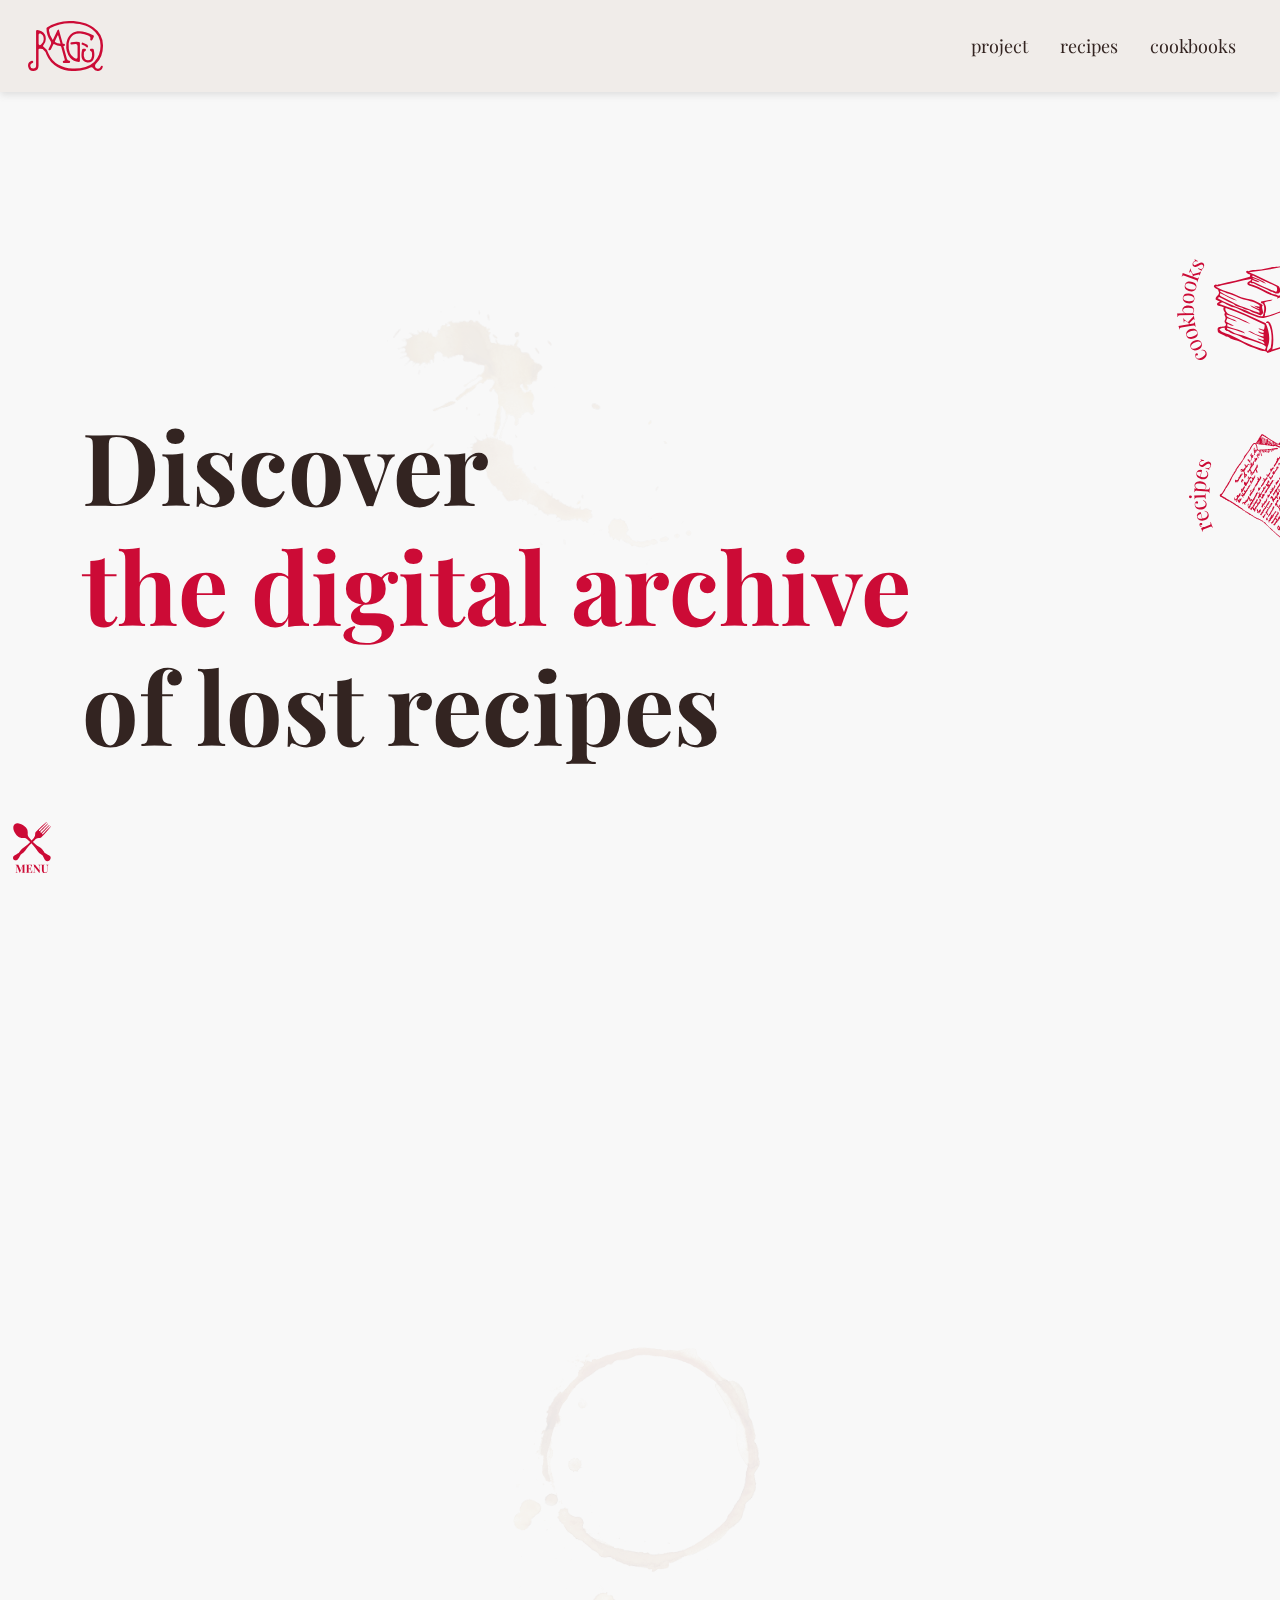
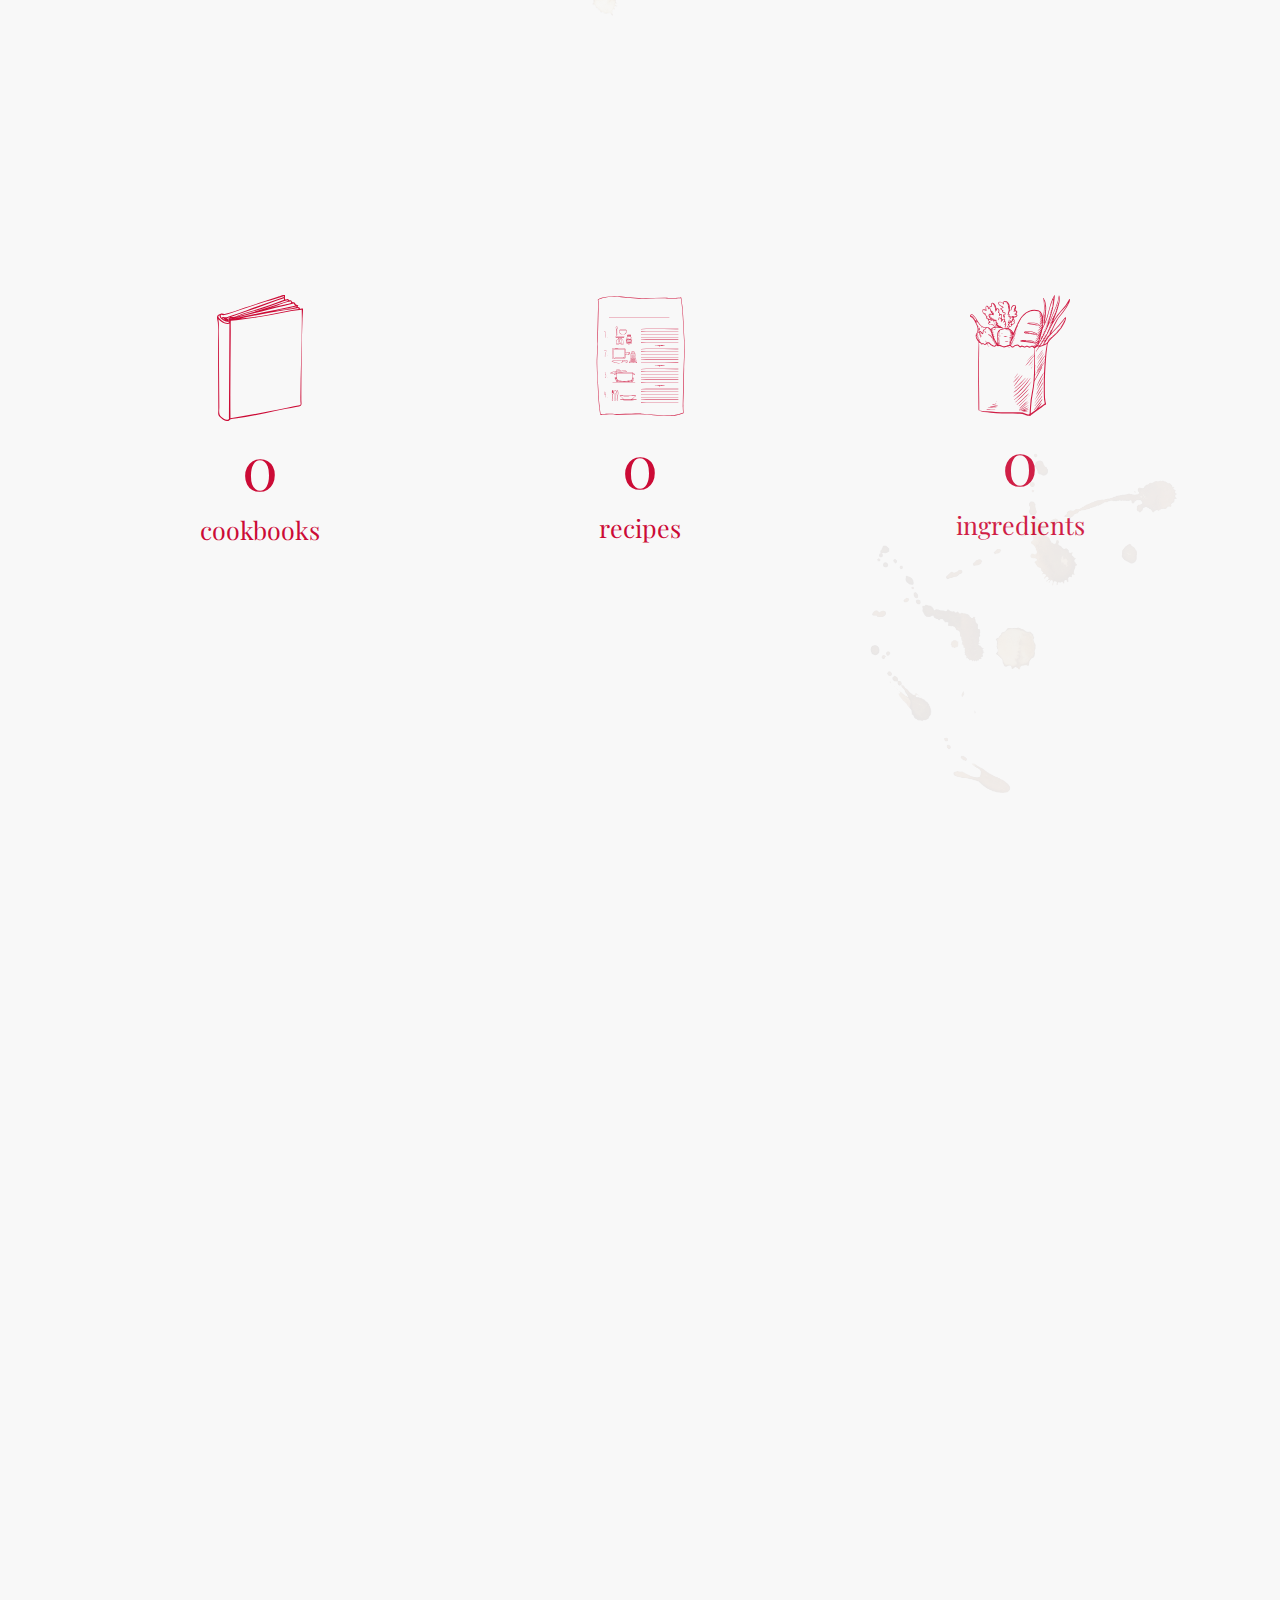
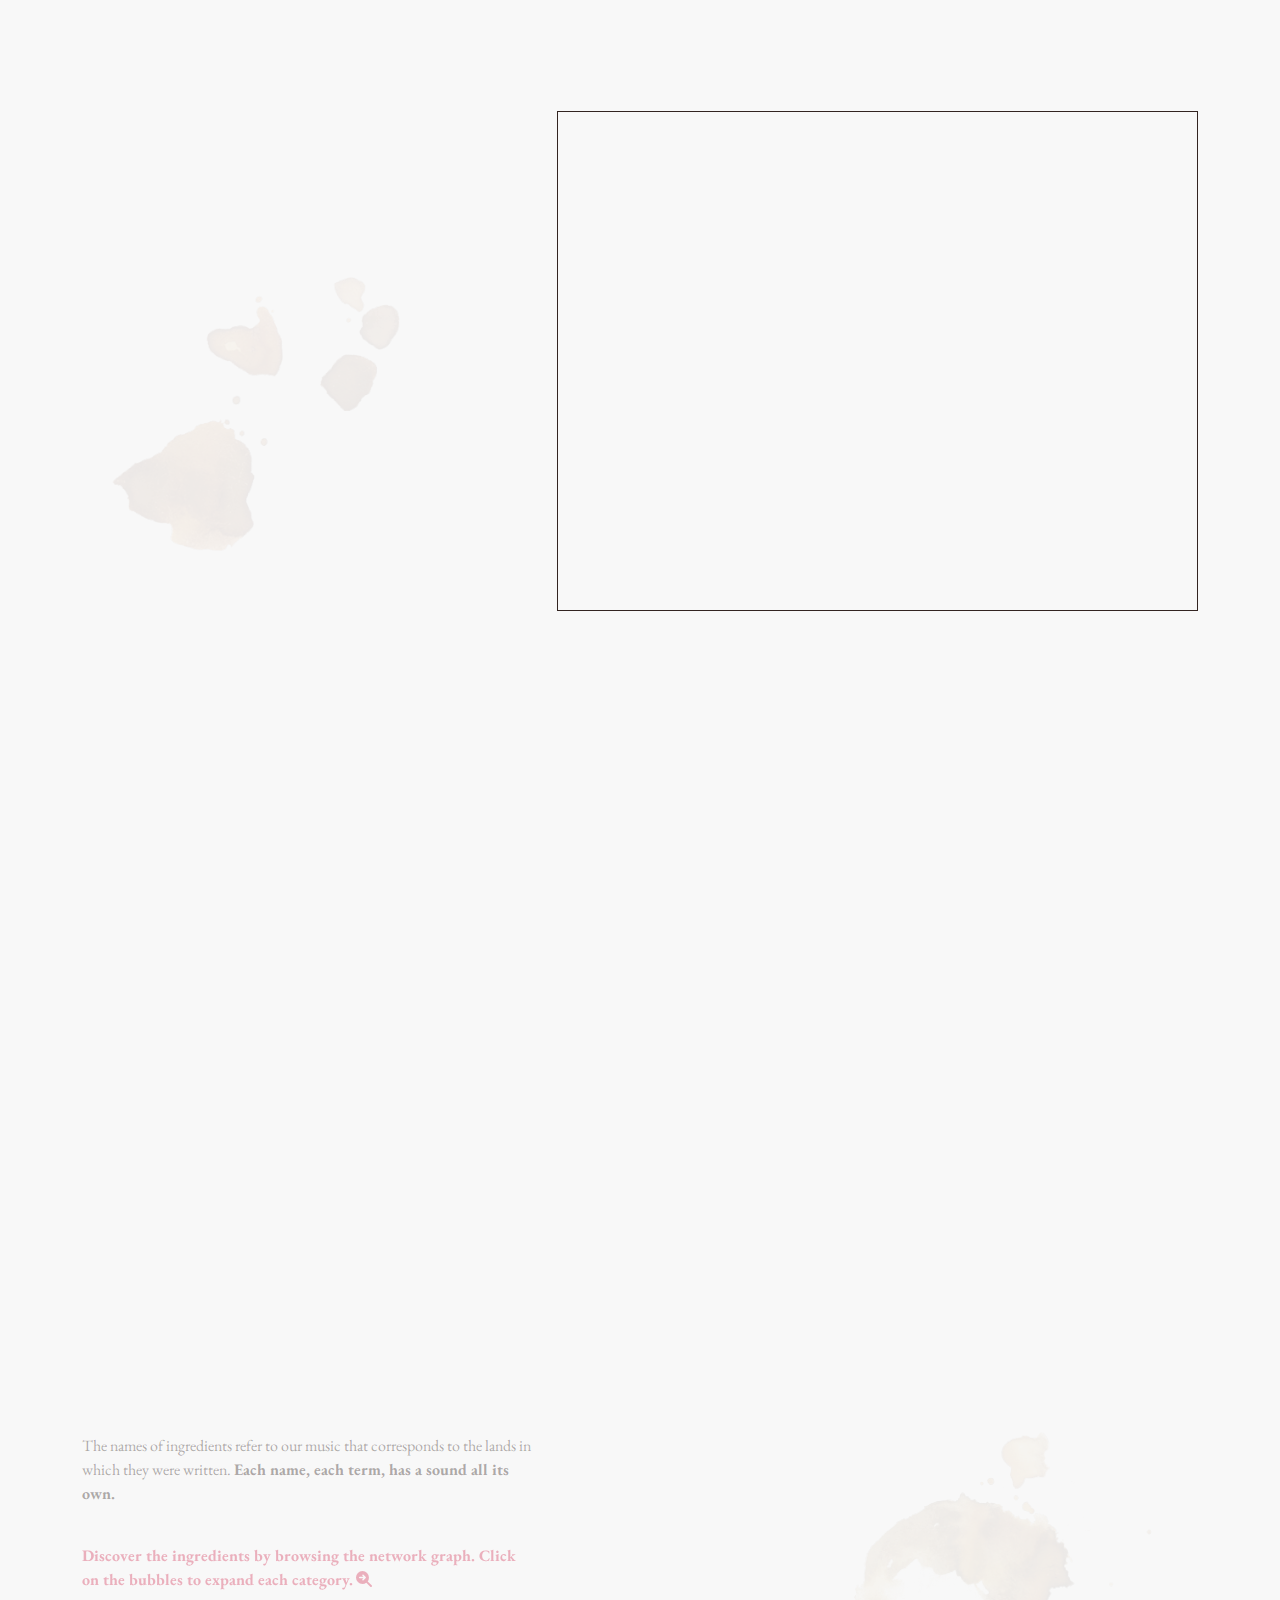
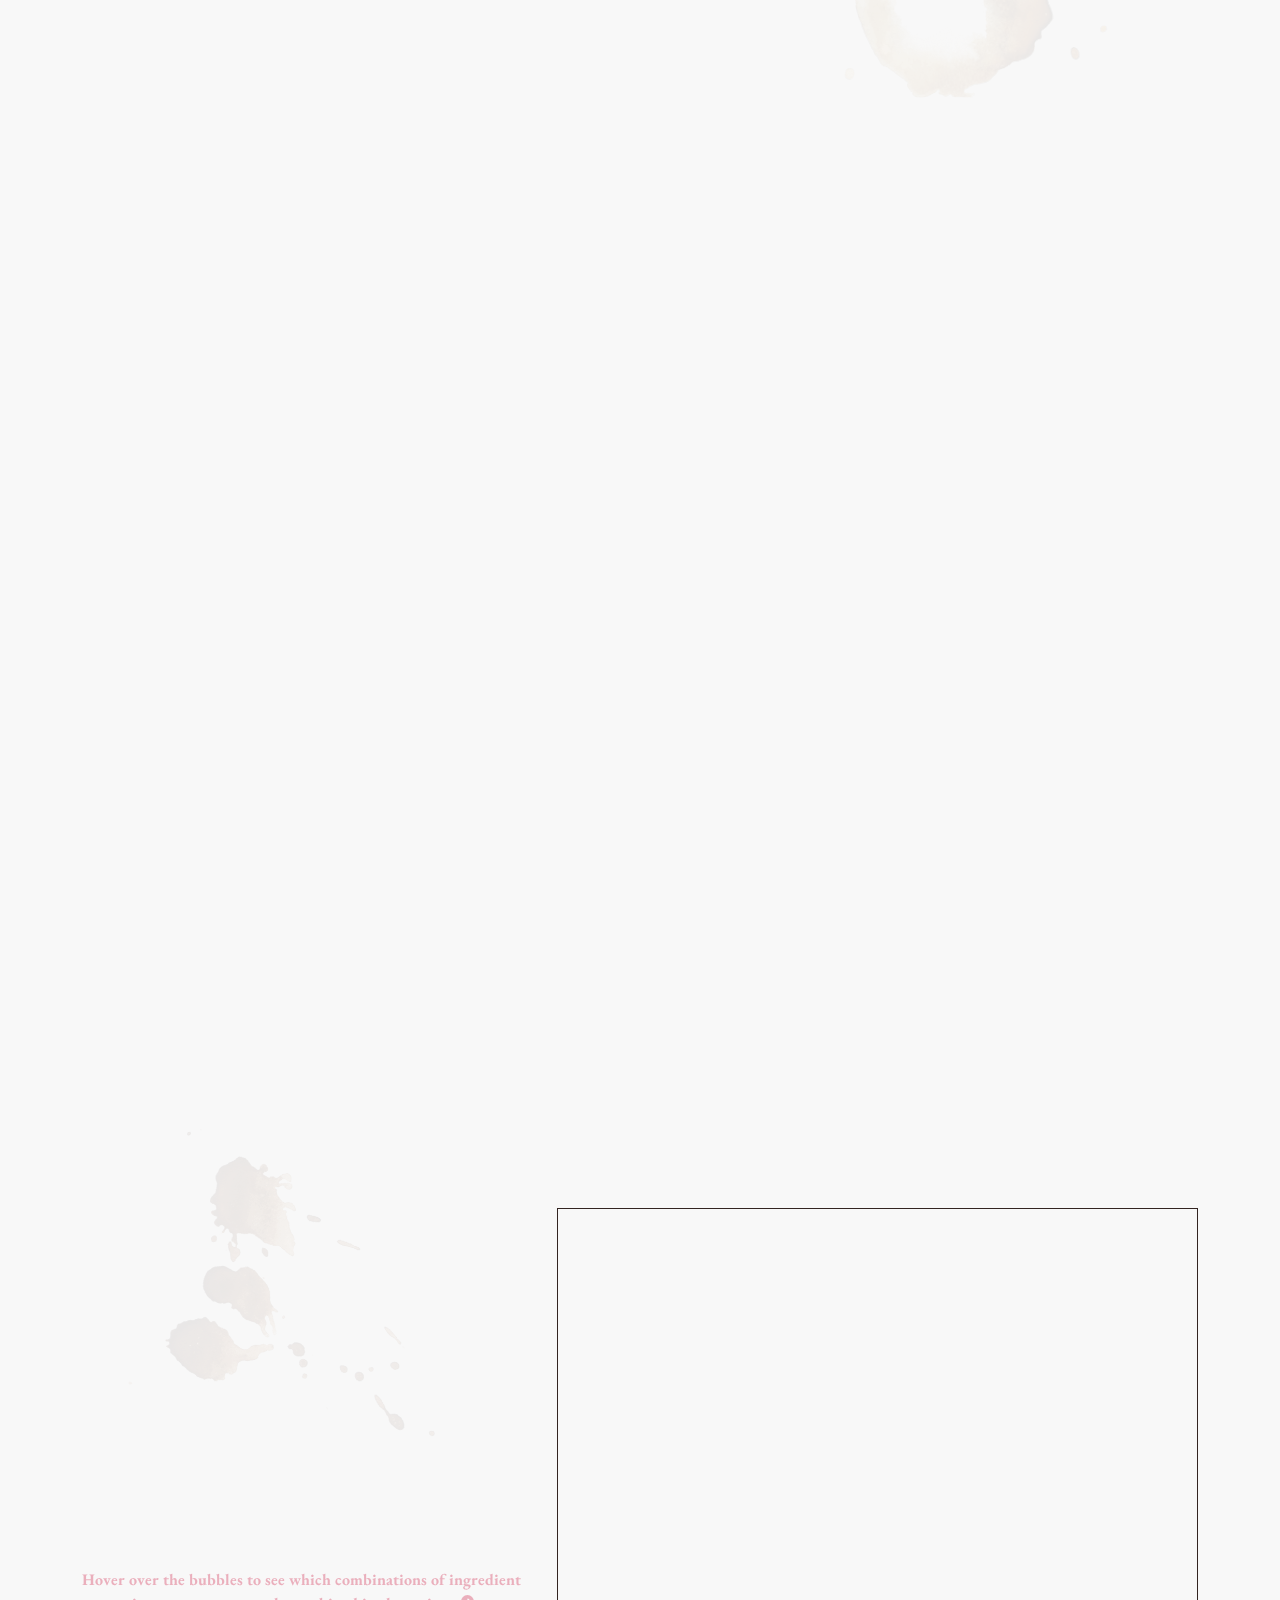
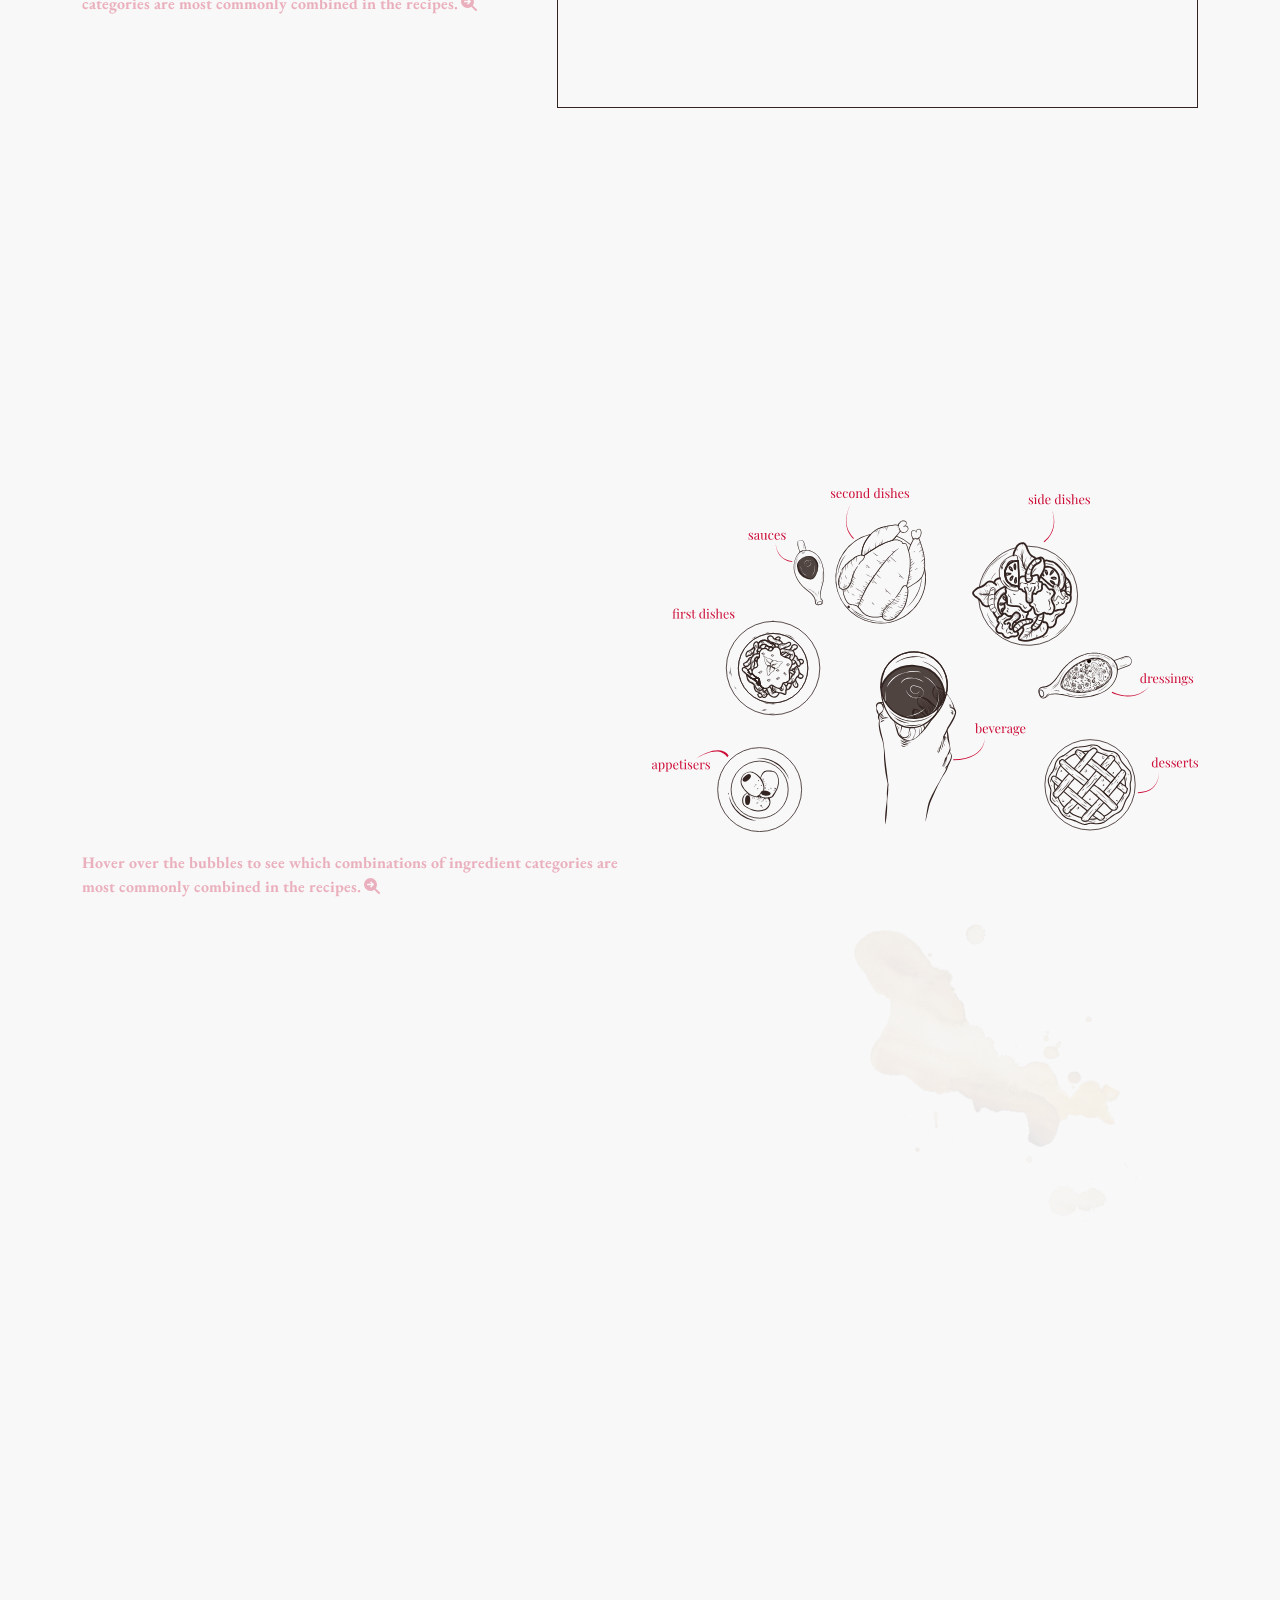
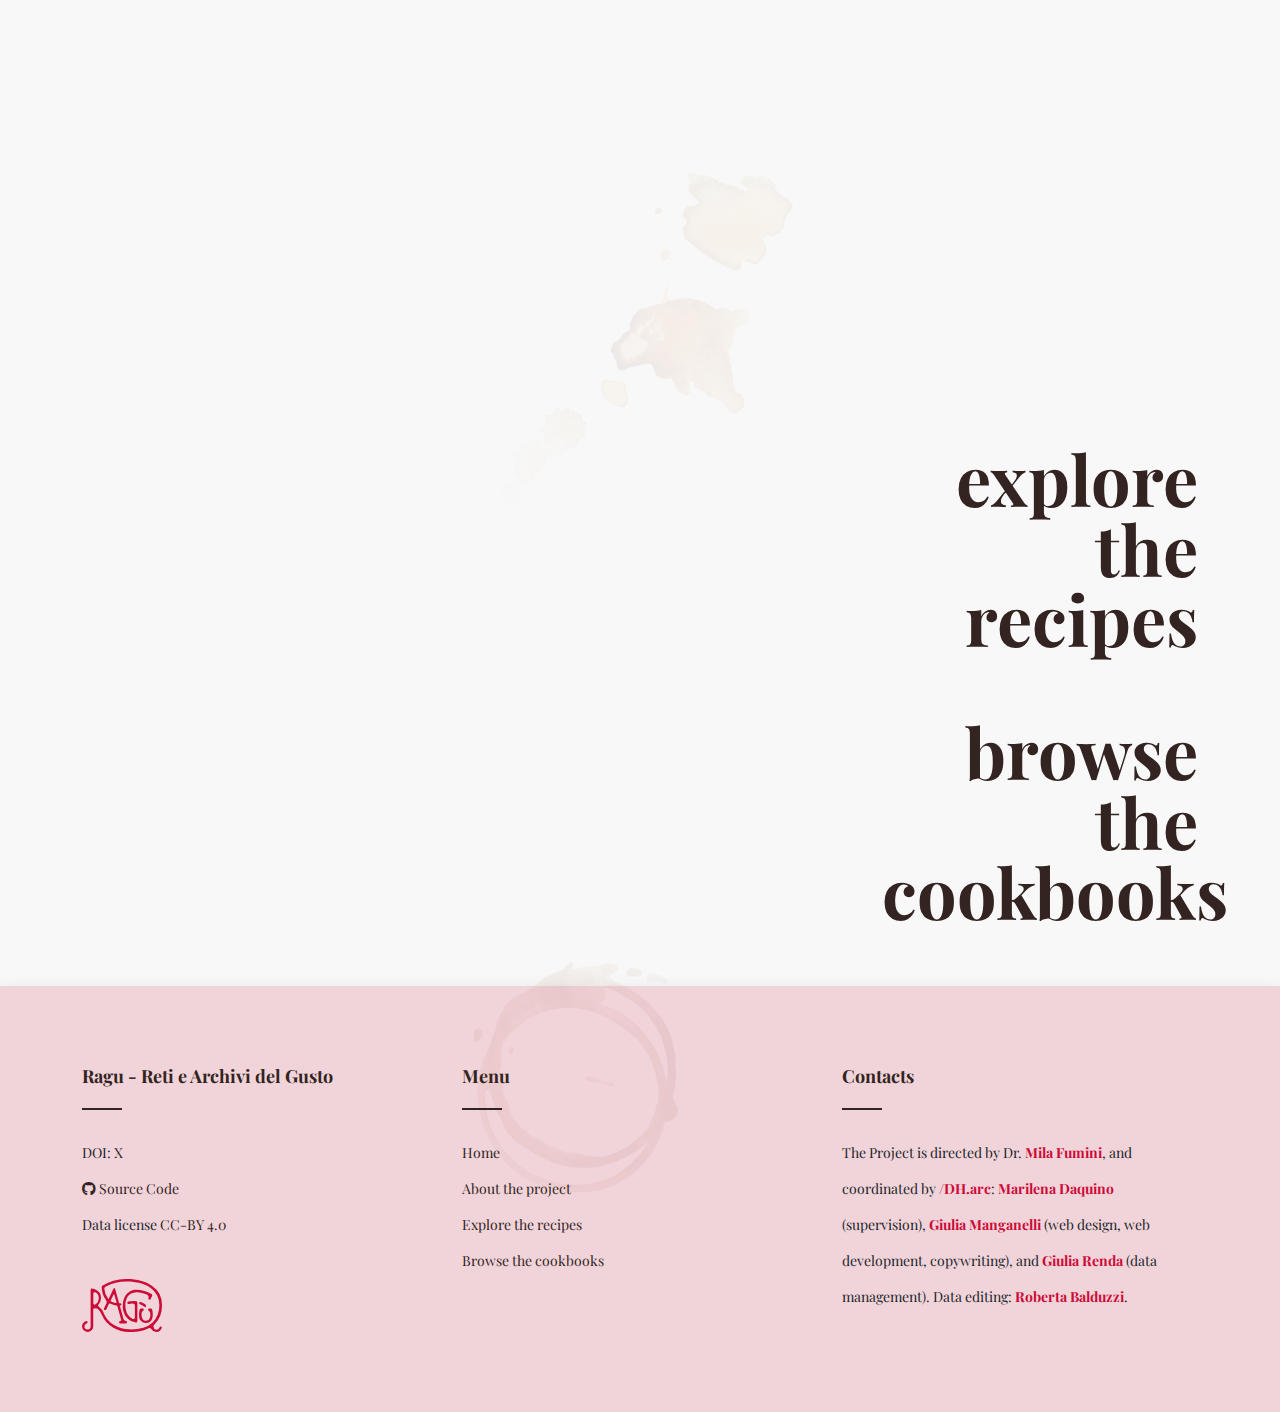
==== commit 2e39cef3: "modifiche responsive (logo)" ====
--- a/index.html
+++ b/index.html
@@ -37,8 +37,7 @@
 
         <nav class="navbar navbar-expand-lg p-3">
             <div class="container-fluid">
-                <a class="navbar-brand" href="index.html"><img id="logo_ragu" src="photos/ragu_logo.svg"
-                        style="width:70px;"></a>
+                <a class="navbar-brand" href="index.html"><img id="logo_ragu" src="photos/ragu_logo.svg"></a>
                 <button class="navbar-toggler" type="button" data-bs-toggle="collapse"
                     data-bs-target="#navbarNavDropdown" aria-controls="navbarNavDropdown" aria-expanded="false"
                     aria-label="Toggle navigation">
--- a/css/style.css
+++ b/css/style.css
@@ -14,6 +14,7 @@
 * {
     box-sizing: border-box;
 }
+
 
 
 /* root, header, body */
@@ -61,6 +62,10 @@
 
 }
 
+
+#logo_ragu {
+    width: 25%;
+}
 
 /* Cookbooks and recipes images/buttons on the right */
 
@@ -336,7 +341,7 @@
 
 h1#fadein.comingsoon.fade-in {
     font-size: 200px;
-    line-height: 0.6 !important;
+    line-height: 0.6;
     padding: none;
 }
 
@@ -1471,6 +1476,12 @@
 
 @media(min-width:320px) and (max-width:767px) {
 
+    #fadein.comingsoon.fade-in {
+        font-size: 100px !important;
+        line-height: 0.8 !important;
+    }
+
+
     .col-6 {
         flex: 0 0 auto;
         width: 100% !important;
@@ -1495,7 +1506,7 @@
     }
 
     #logo_ragu {
-        width: 20% !important;
+        width: 25%;
     }
 
 
@@ -1519,7 +1530,7 @@
     }
 
     #img-sidebar img {
-        width: 10%;
+        width: 10% !important;
         bottom: 3%;
         left: 5%;
         position: fixed;
@@ -1883,7 +1894,7 @@
         width: 20% !important;
     }
 
-    img,
+
     #recipe-img4 {
         width: 9% !important;
     }
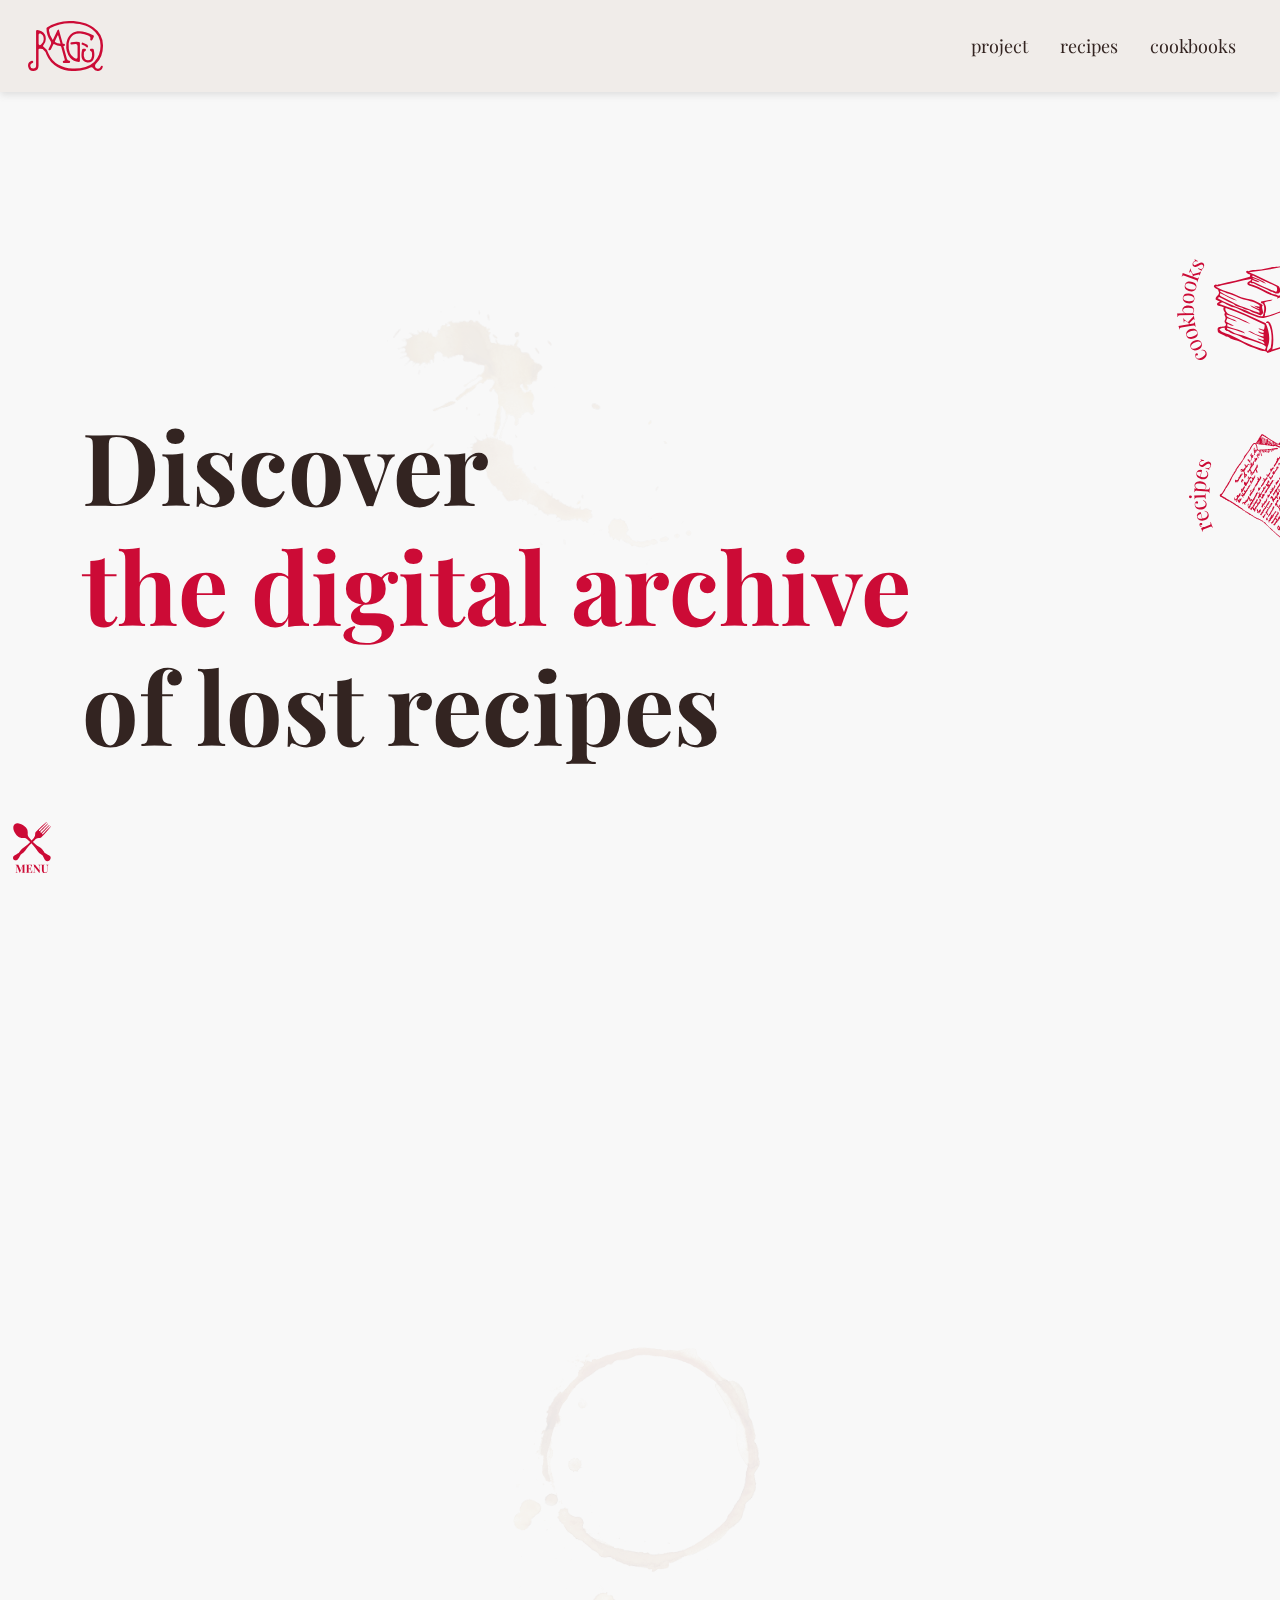
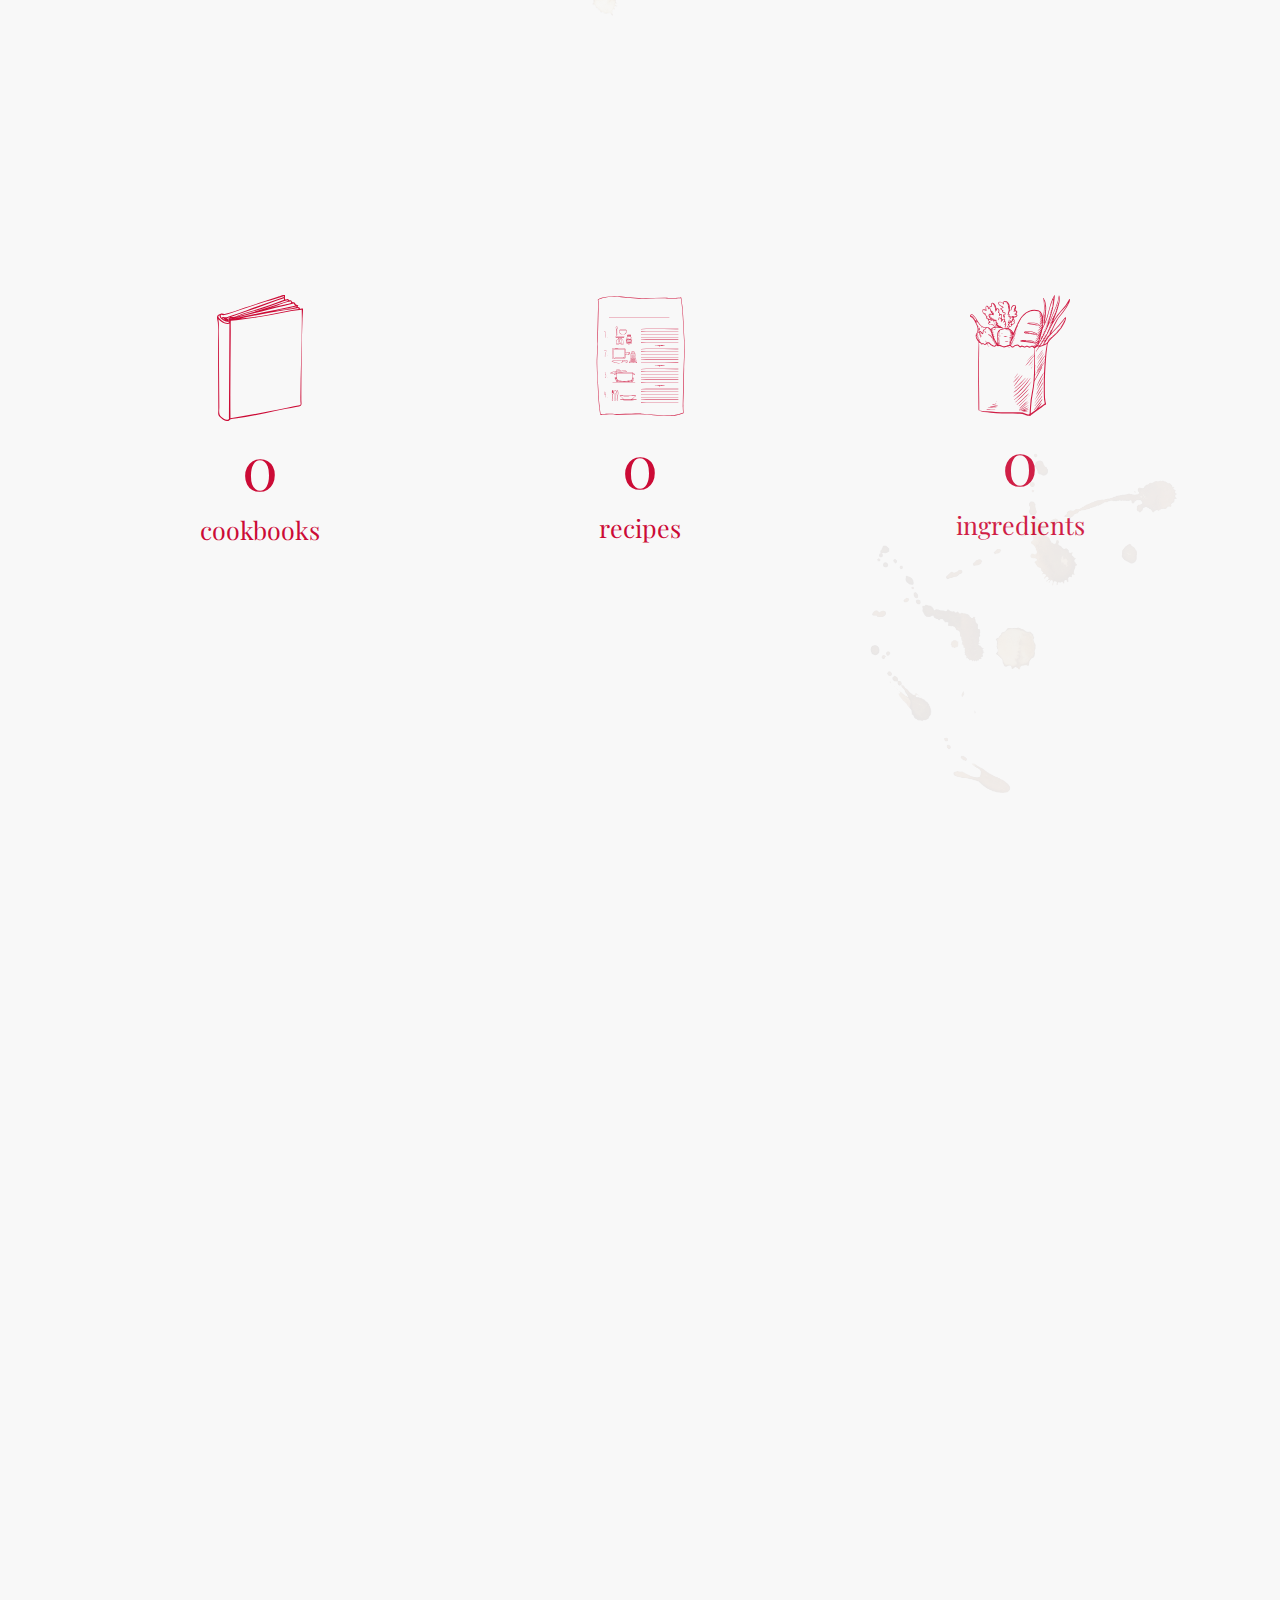
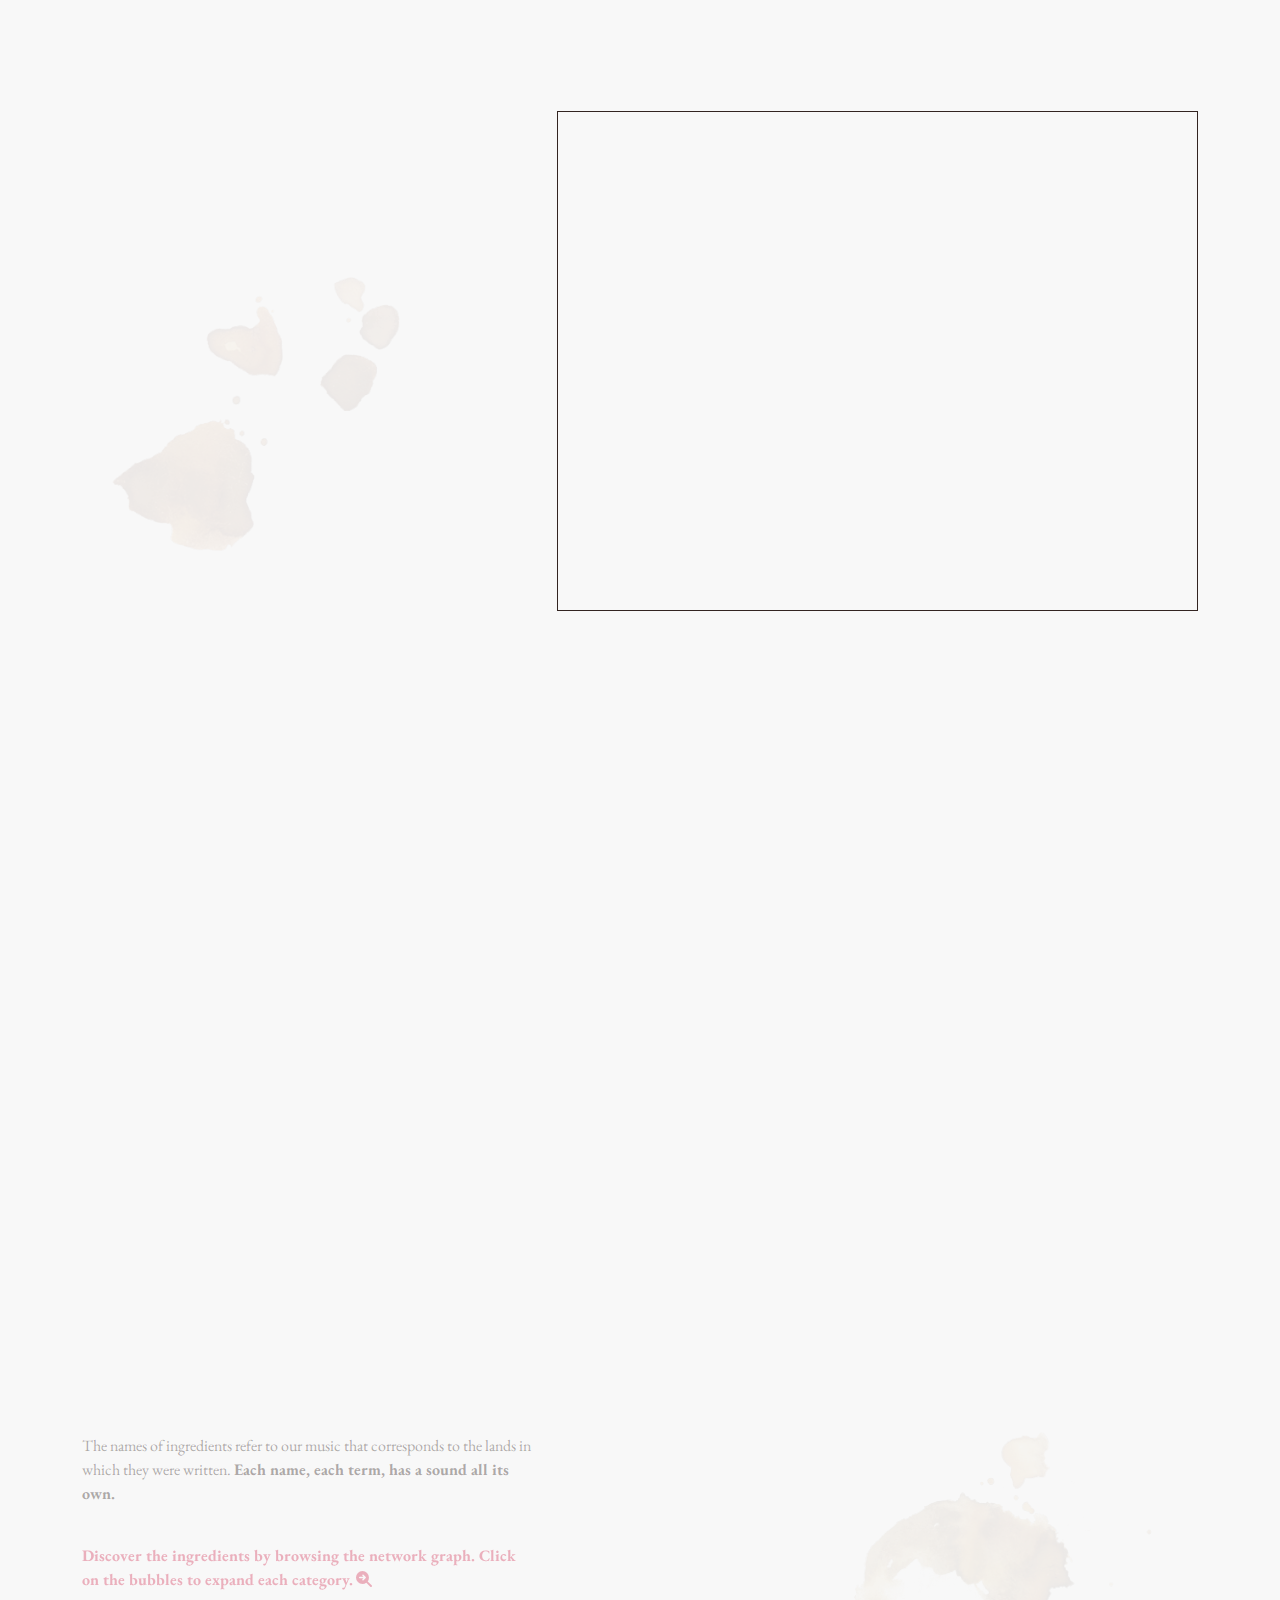
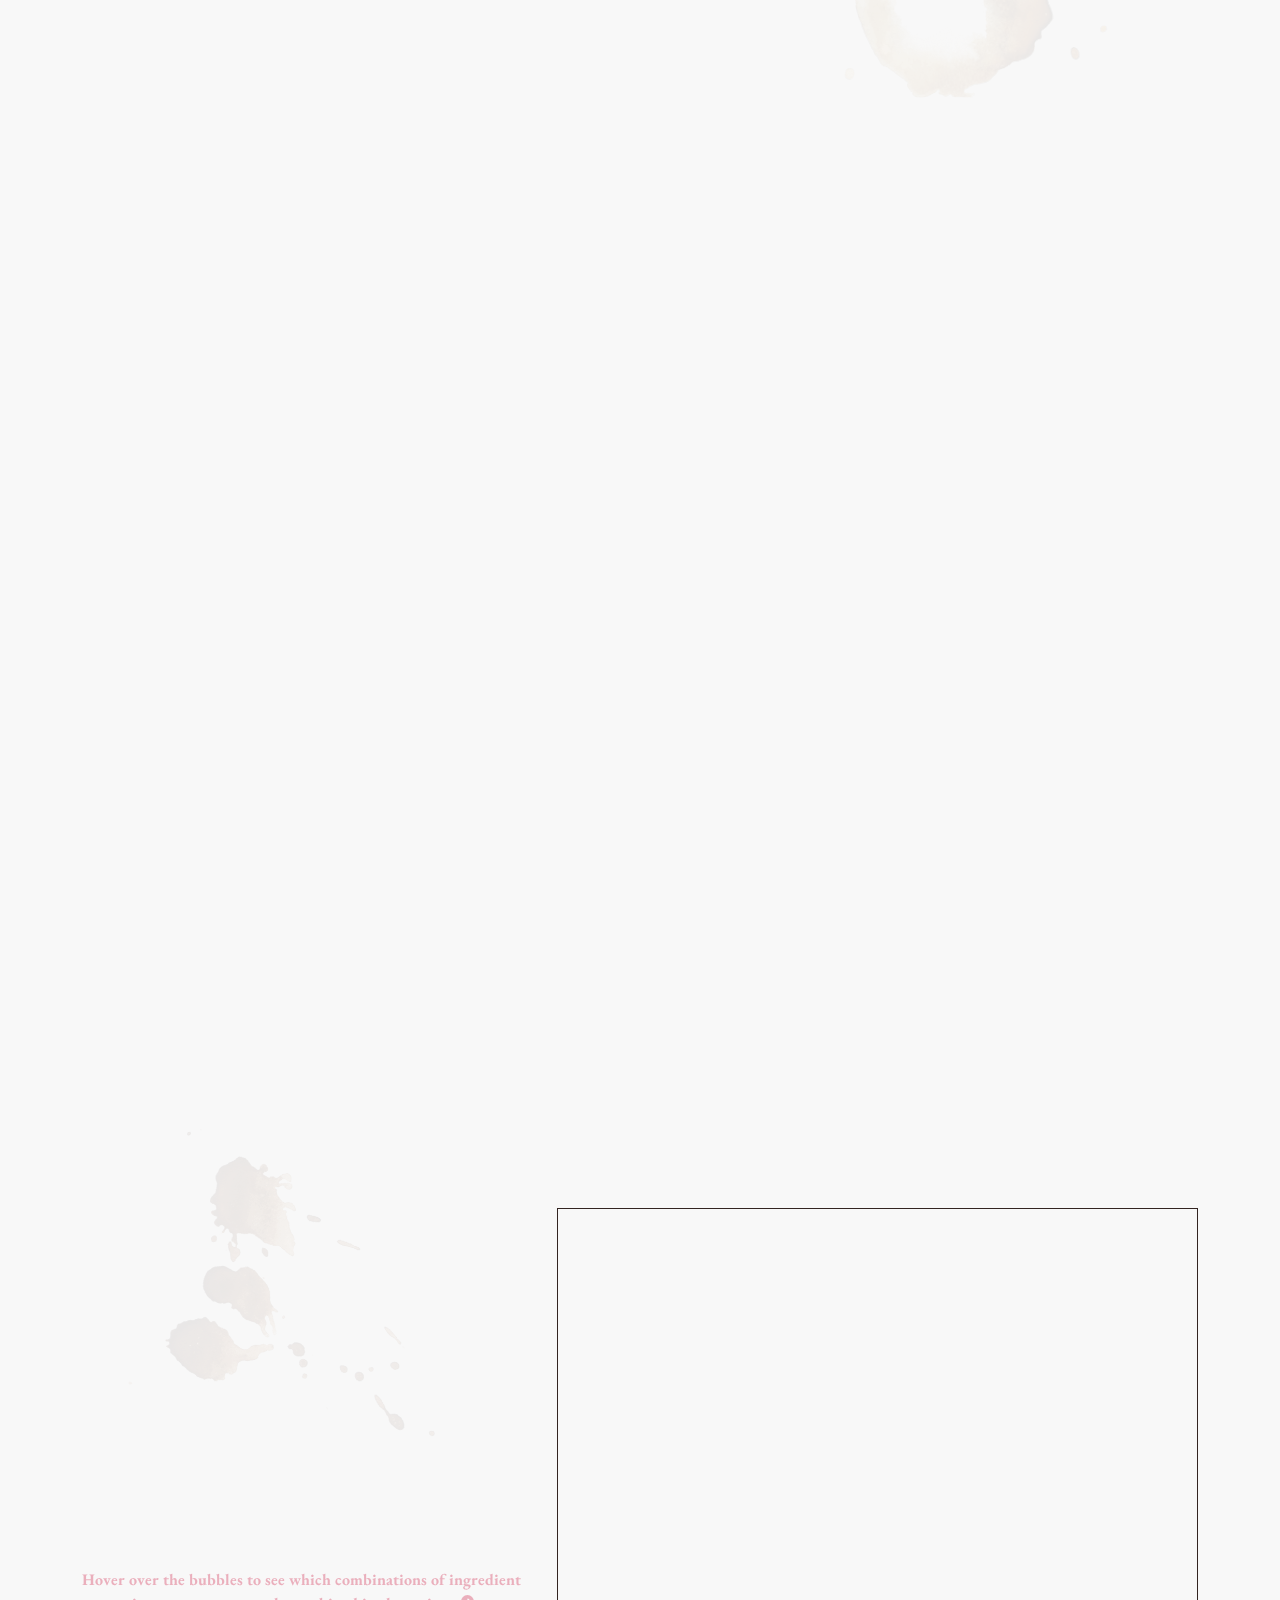
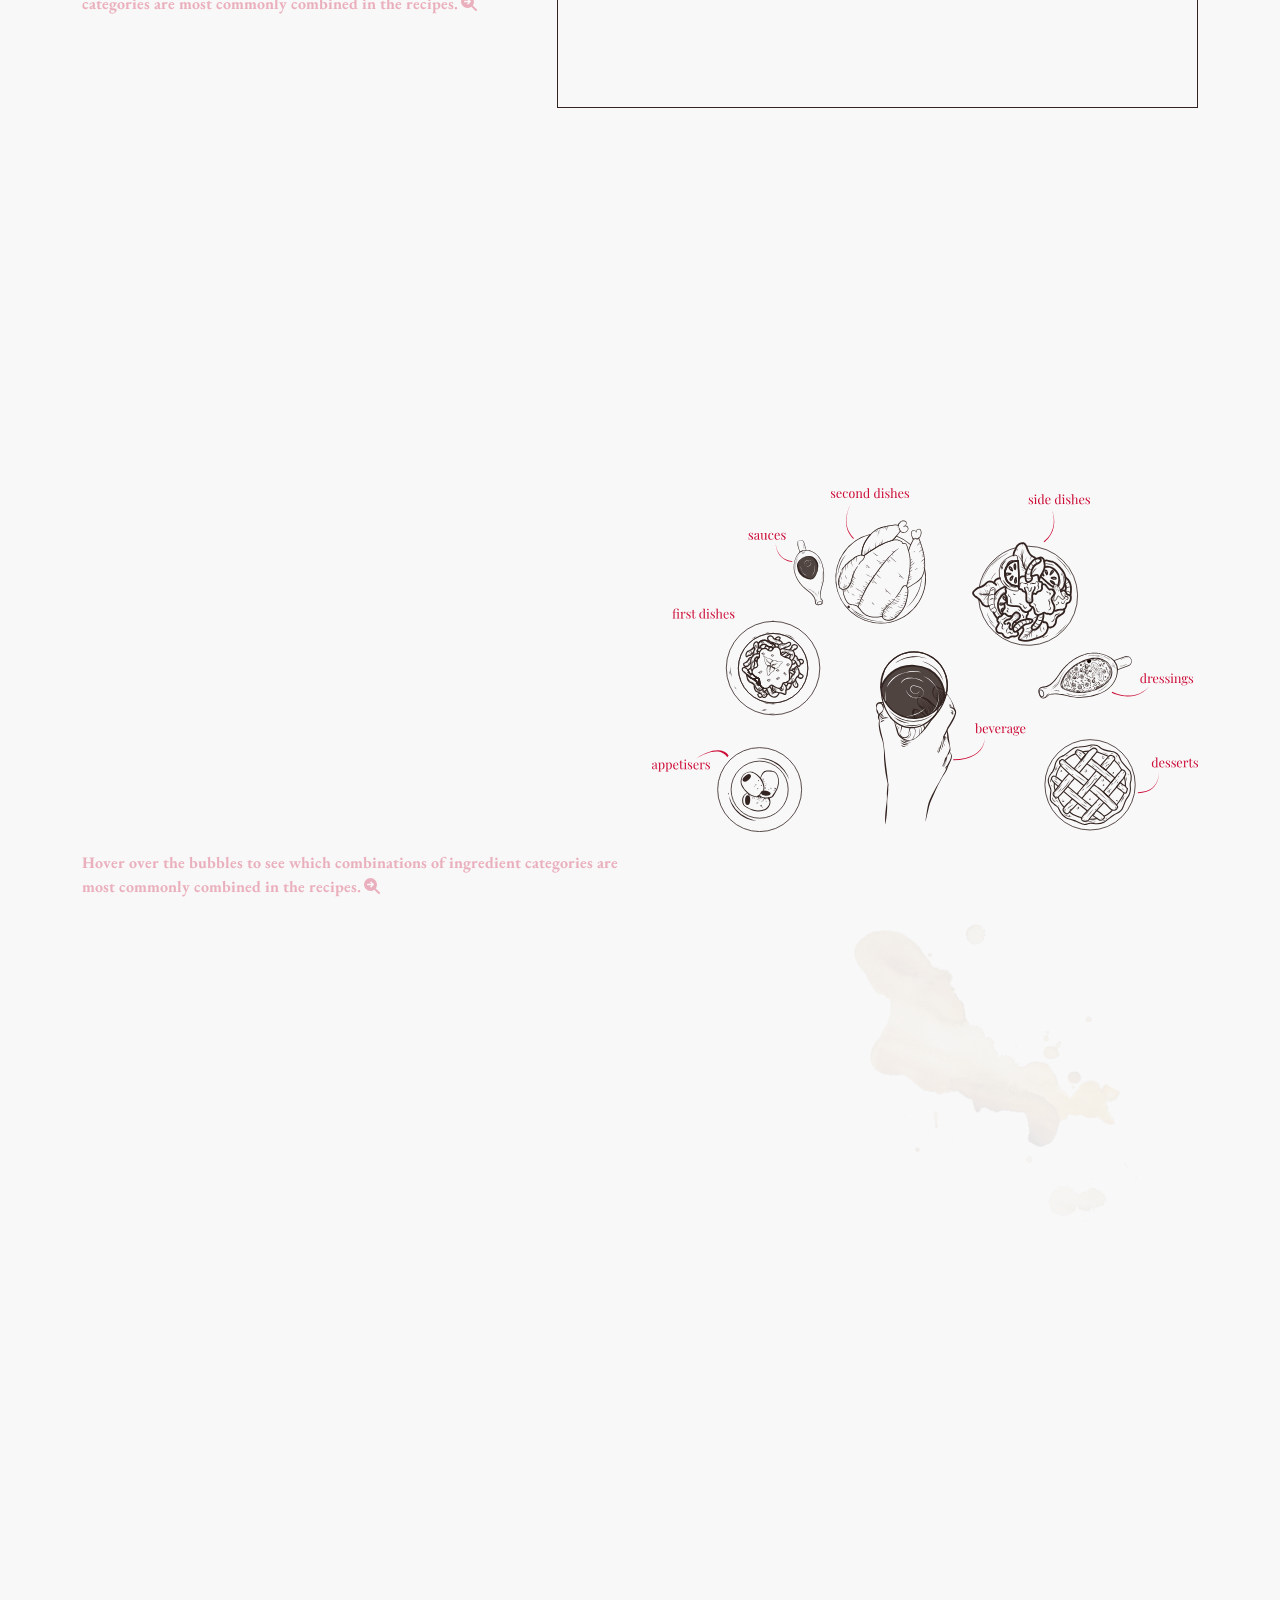
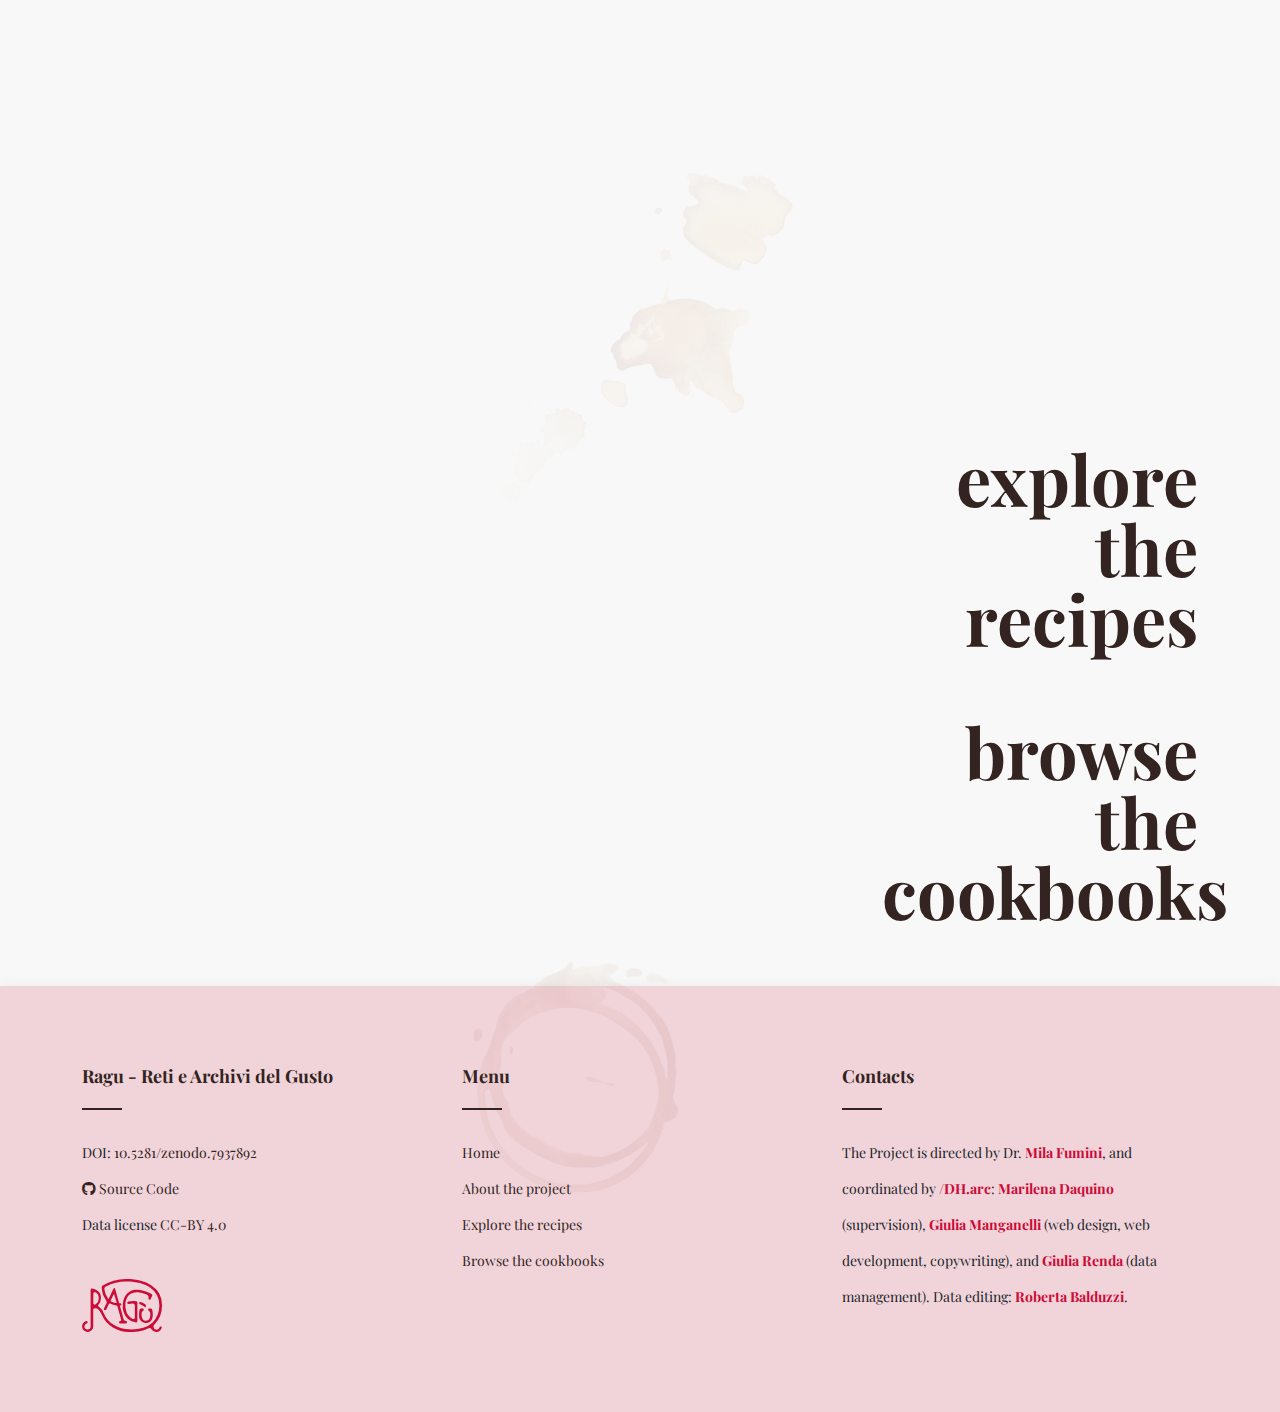
==== commit 363a2e3b: "counter sistemato, mappa corretta, piechart corretto" ====
--- a/index.html
+++ b/index.html
@@ -10,7 +10,6 @@
     <link rel="stylesheet" href="https://cdnjs.cloudflare.com/ajax/libs/font-awesome/6.3.0/css/all.min.css">
     <link rel="stylesheet" href="css/bootstrap.min.css">
     <link rel="stylesheet" href="css/style.css">
-    <script src="script/bootstrap.min.js"></script>
     <script src="https://cdn.amcharts.com/lib/5/index.js"></script>
     <script src="https://cdn.amcharts.com/lib/5/xy.js"></script>
     <script src="https://cdn.amcharts.com/lib/5/themes/Animated.js"></script>
@@ -18,17 +17,14 @@
     <script src="https://cdn.amcharts.com/lib/5/hierarchy.js"></script>
     <script src="https://cdn.amcharts.com/lib/5/map.js"></script>
     <script src="https://cdn.amcharts.com/lib/5/geodata/worldLow.js"></script>
-    <script src="https://www.amcharts.com/lib/4/core.js"></script>
-    <script src="https://www.amcharts.com/lib/4/maps.js"></script>
-    <script src="https://www.amcharts.com/lib/4/geodata/worldLow.js"></script>
-    <script src="https://www.amcharts.com/lib/4/themes/animated.js"></script>
+    <script src="https://cdn.amcharts.com/lib/4/core.js"></script>
+    <script src="https://cdn.amcharts.com/lib/4/maps.js"></script>
+    <script src="https://cdn.amcharts.com/lib/4/geodata/worldLow.js"></script>
+    <script src="https://cdn.amcharts.com/lib/4/themes/animated.js"></script>
     <script src="https://code.jquery.com/jquery-3.3.1.min.js"></script>
+    <script src="script/charts.js"></script>
+    <script src="script/bootstrap.min.js"></script>
     <script src="script/raguscroll.js"></script>
-    <script src="script/charts.js"></script>
-
-
-
-
 
 </head>
 
@@ -510,7 +506,8 @@
                                             <ul>
 
                                                 <li>
-                                                    <p id="doi">DOI: <a href="#">X</a></p>
+                                                    <p id="doi">DOI: <a href="https://doi.org/10.5281/zenodo.7937892
+                                                        ">10.5281/zenodo.7937892</a></p>
                                                 </li>
                                                 <li><a href="#"><i class="fa-brands fa-github"></i> Source Code</a></li>
                                                 <li>
@@ -600,9 +597,25 @@
 
             // Reverse the drawing (when scrolling upwards)
             redline.style.strokeDashoffset = length - draw;
-        }
-
-
+        };
+
+
+
+        $(window).on("load", function () {
+            $(window).scroll(function () {
+                var windowBottom = $(this).scrollTop() + $(this).innerHeight();
+                $(".reveal").each(function () {
+                    /* Check the location of each desired element */
+                    var objectBottom = $(this).offset().top + $(this).outerHeight();
+                    /* If the element is completely within bounds of the window, fade it in */
+                    if (objectBottom < windowBottom) { //object comes into view (scrolling down)
+                        if ($(this).css("opacity") == 0) { $(this).fadeTo(500, 1); }
+                    } else { //object goes out of view (scrolling up)
+                        if ($(this).css("opacity") == 1) { $(this).fadeTo(500, 0); }
+                    }
+                });
+            }).scroll(); //invoke scroll-handler on page-load
+        });
 
 
     </script>
--- a/css/style.css
+++ b/css/style.css
@@ -798,6 +798,10 @@
     animation: fadeIn 4s;
 }
 
+.fade-in2 {
+    animation: fadeIn 2s;
+}
+
 /* Filters + Index */
 
 #filter-sidebar-heading {
@@ -936,9 +940,9 @@
 }
 
 #list-recipes-filter {
-    list-style: circle;
+    list-style: decimal;
     margin: 2%;
-    font-size: 16px;
+    font-size: 13px;
     font-family: "Garamond";
 }
 
@@ -1159,10 +1163,9 @@
 
 }
 
-img,
-#recipe-img {
-    width: 70%;
-}
+
+
+
 
 #serves-bold {
     font-weight: bold;
@@ -1232,6 +1235,7 @@
     padding: 2%;
     color: var(--base-text);
     font-weight: lighter;
+    text-align: center;
     /* border-bottom: 1px solid var(--base-text); */
 }
 
@@ -1252,6 +1256,15 @@
 
 #recipe-image {
     text-align: center;
+    display: inline-block;
+}
+
+img#photo_recipe {
+    width: 50% !important;
+    margin: 10% 1% 0 1% !important;
+    margin-top: 10%;
+    border: 2px solid #332421;
+    box-shadow: rgb(136, 136, 136) 5px 10px 18px;
 }
 
 
@@ -1505,9 +1518,7 @@
         right: 0;
     }
 
-    #logo_ragu {
-        width: 25%;
-    }
+
 
 
     .h1,
@@ -1728,13 +1739,15 @@
         transition: 0.3s;
     }
 
-    #recipe-image {
+    /*#recipe-image {
         margin-top: 8%;
         justify-content: center;
         position: relative;
         text-align: center;
         margin: auto;
-    }
+    }*/
+
+
 
     #recipe-container #container-recipe {
         box-shadow: 5px 10px 18px #888888;
@@ -1883,19 +1896,17 @@
         width: 14rem !important;
     }
 
-    img,
-    #recipe-img2,
-    #recipe-img3 {
+    img#recipe-img2,
+    img#recipe-img3 {
         width: 10% !important;
     }
 
-    img,
-    #recipe-img1 {
+    img#recipe-img1 {
         width: 20% !important;
     }
 
 
-    #recipe-img4 {
+    img#recipe-img4 {
         width: 9% !important;
     }
 
@@ -1946,6 +1957,24 @@
 
 @media(min-width:768px) and (max-width:1023px) {
 
+    #macchia_discover {
+        width: 70%;
+        position: absolute;
+        top: 3%;
+        left: 27%;
+        opacity: 8%;
+        z-index: -1;
+    }
+
+    #img-sidebar img {
+        width: 7%;
+        bottom: 3%;
+        left: 2%;
+        position: fixed;
+        animation: fadeInLeft 1.5s ease-in-out;
+        z-index: 1001;
+    }
+
 
     #recipe-container #container-recipe {
         box-shadow: rgb(136, 136, 136) 5px 10px 18px;
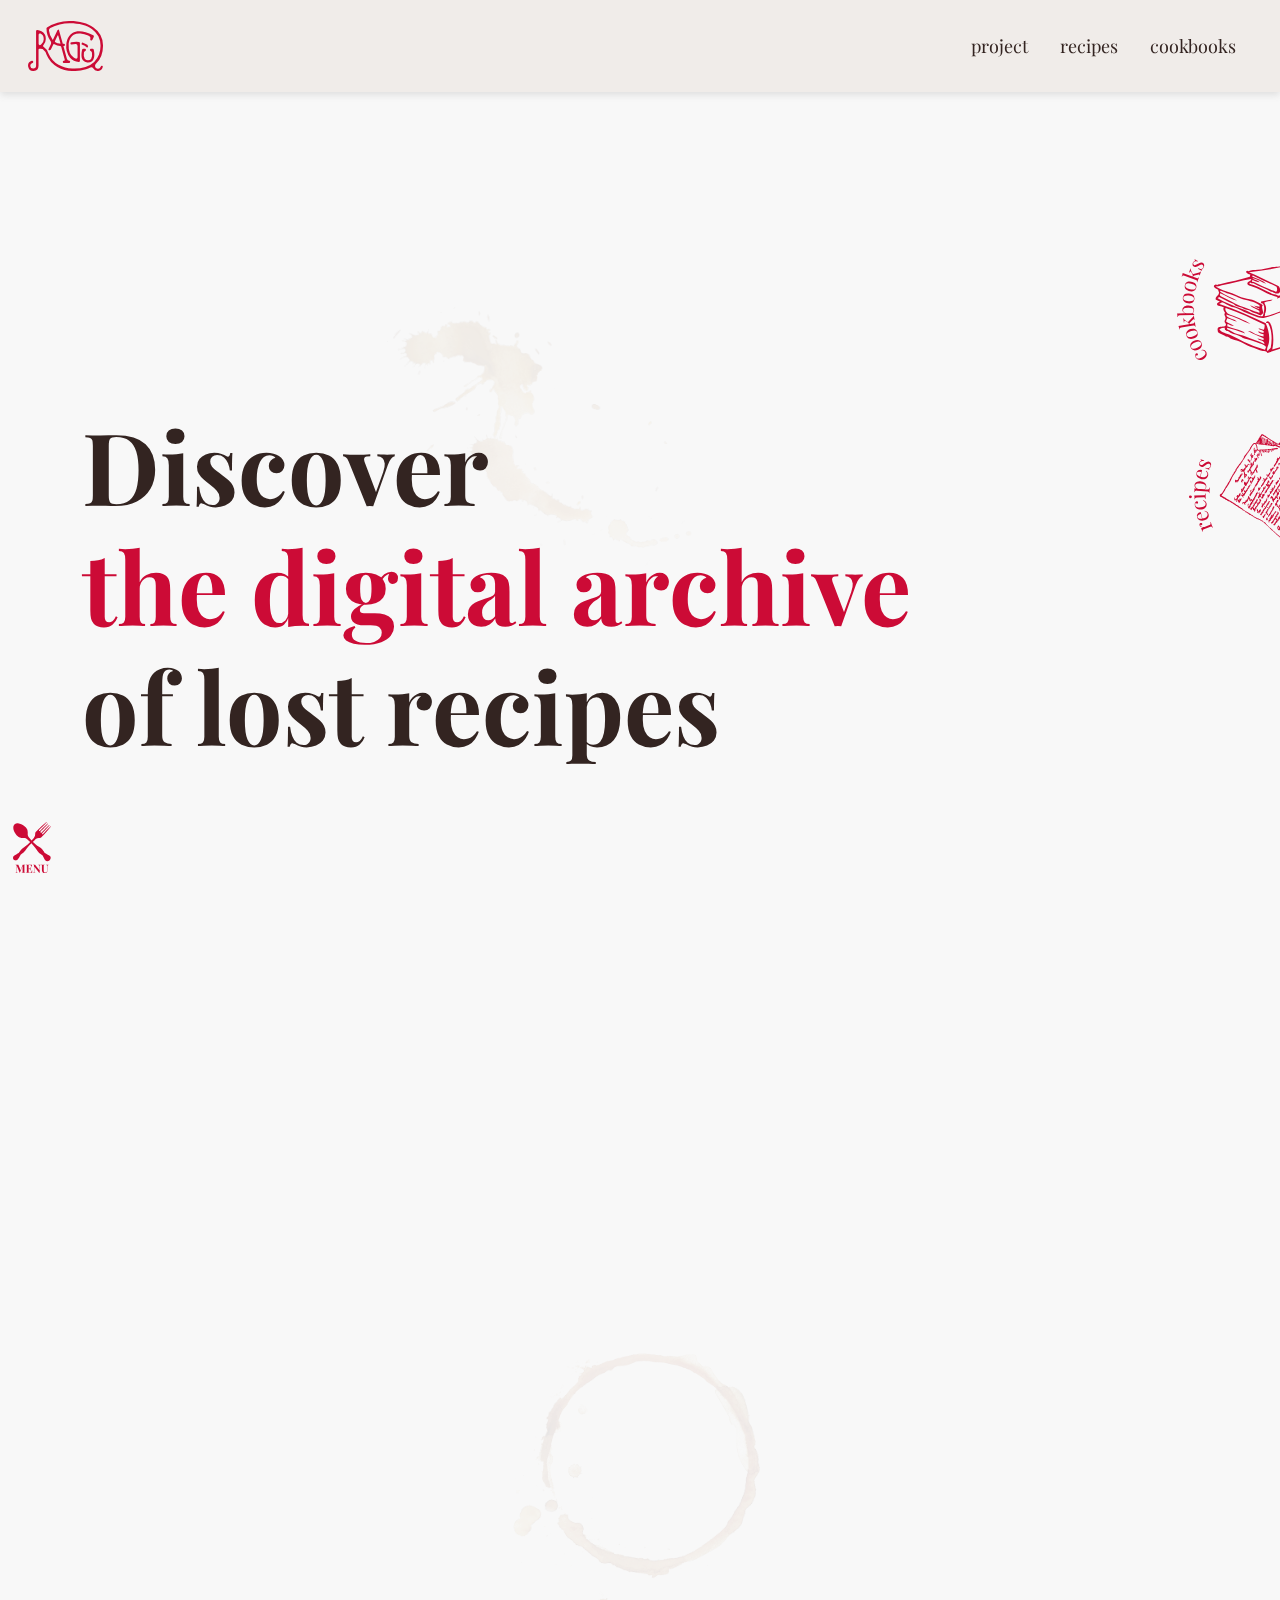
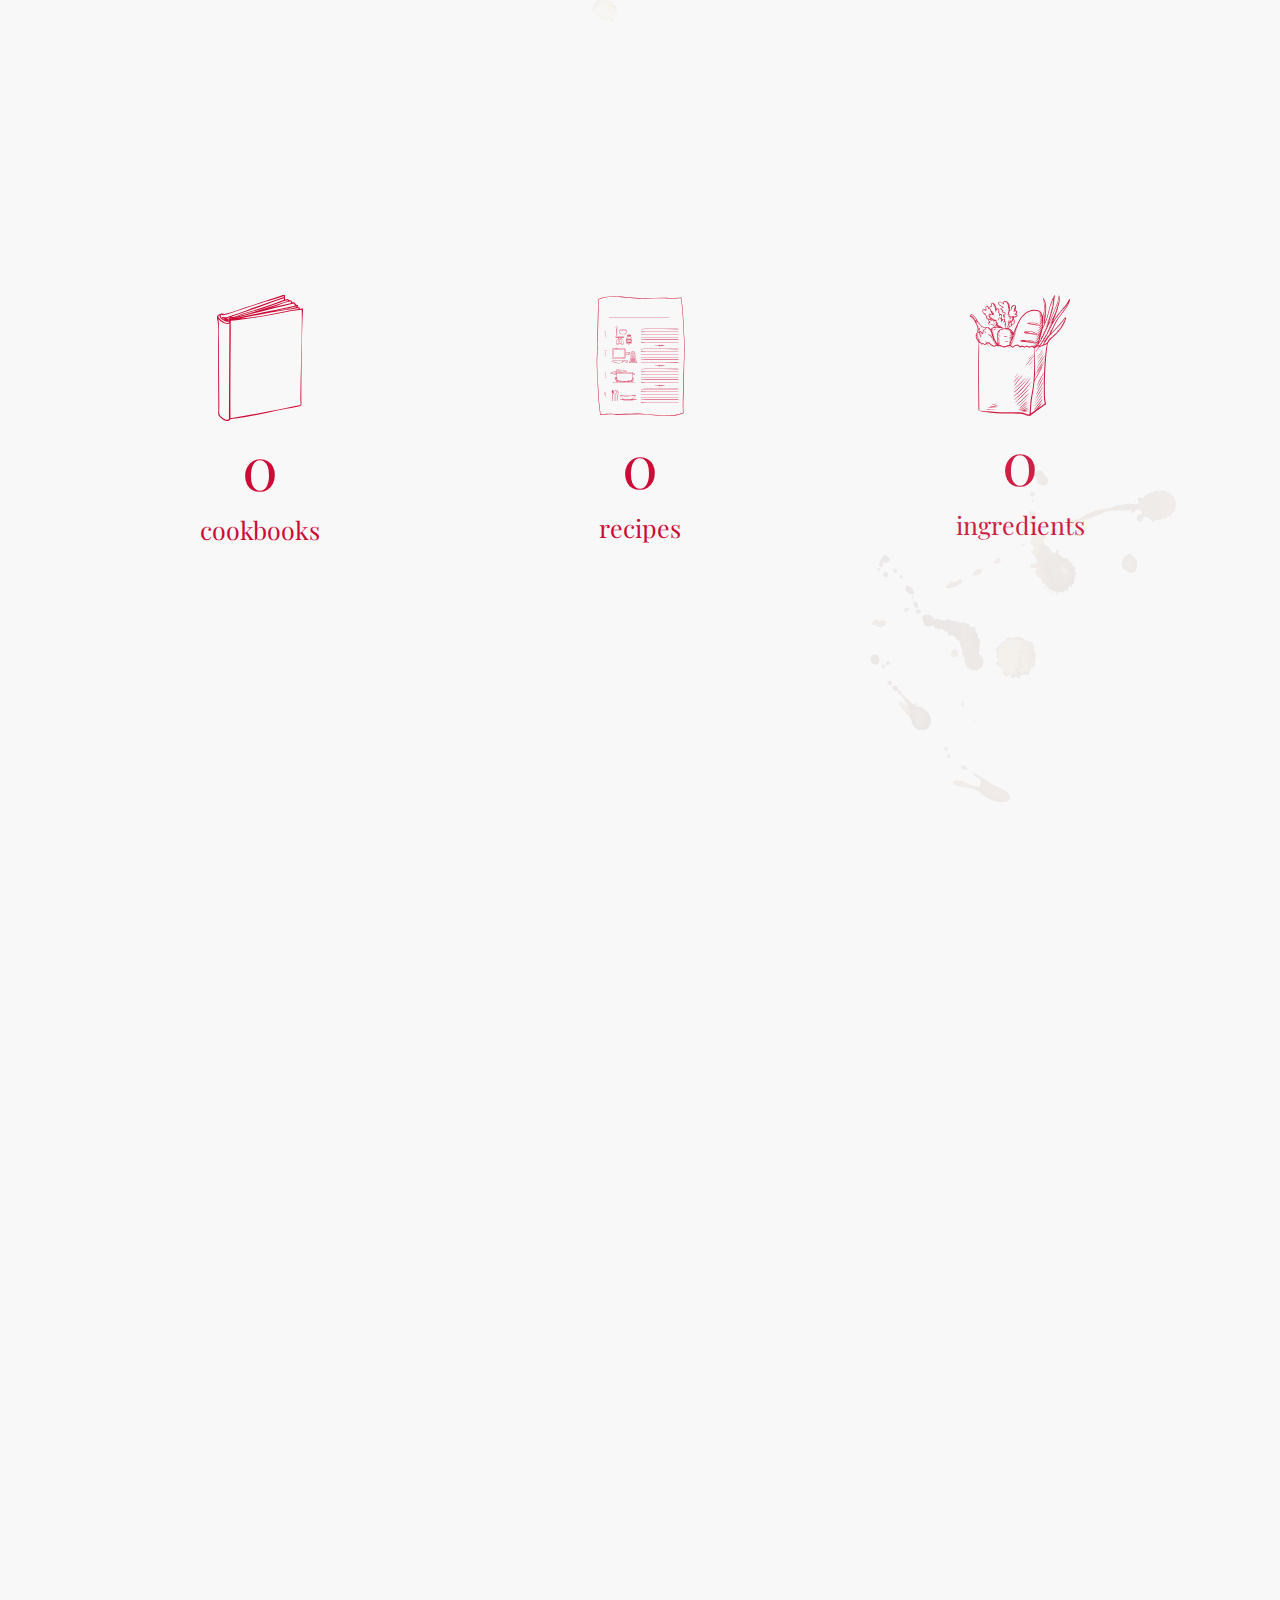
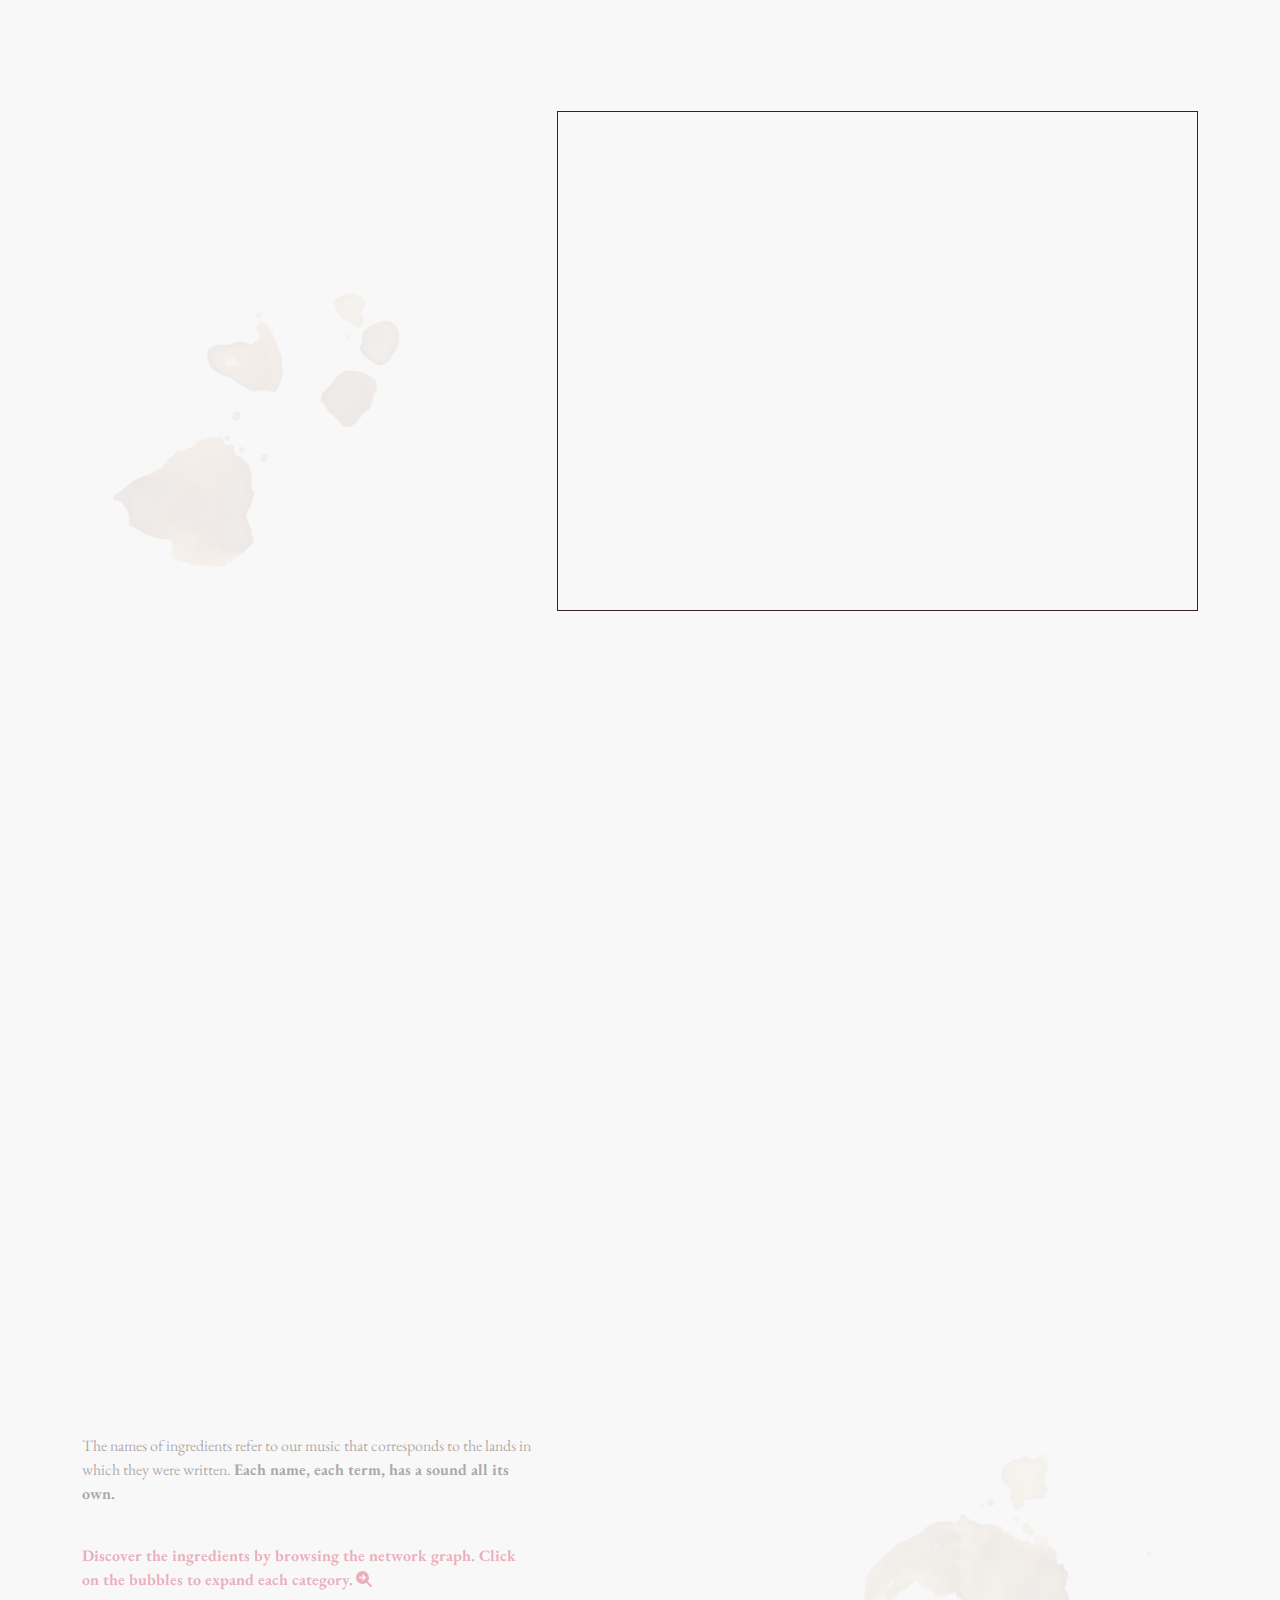
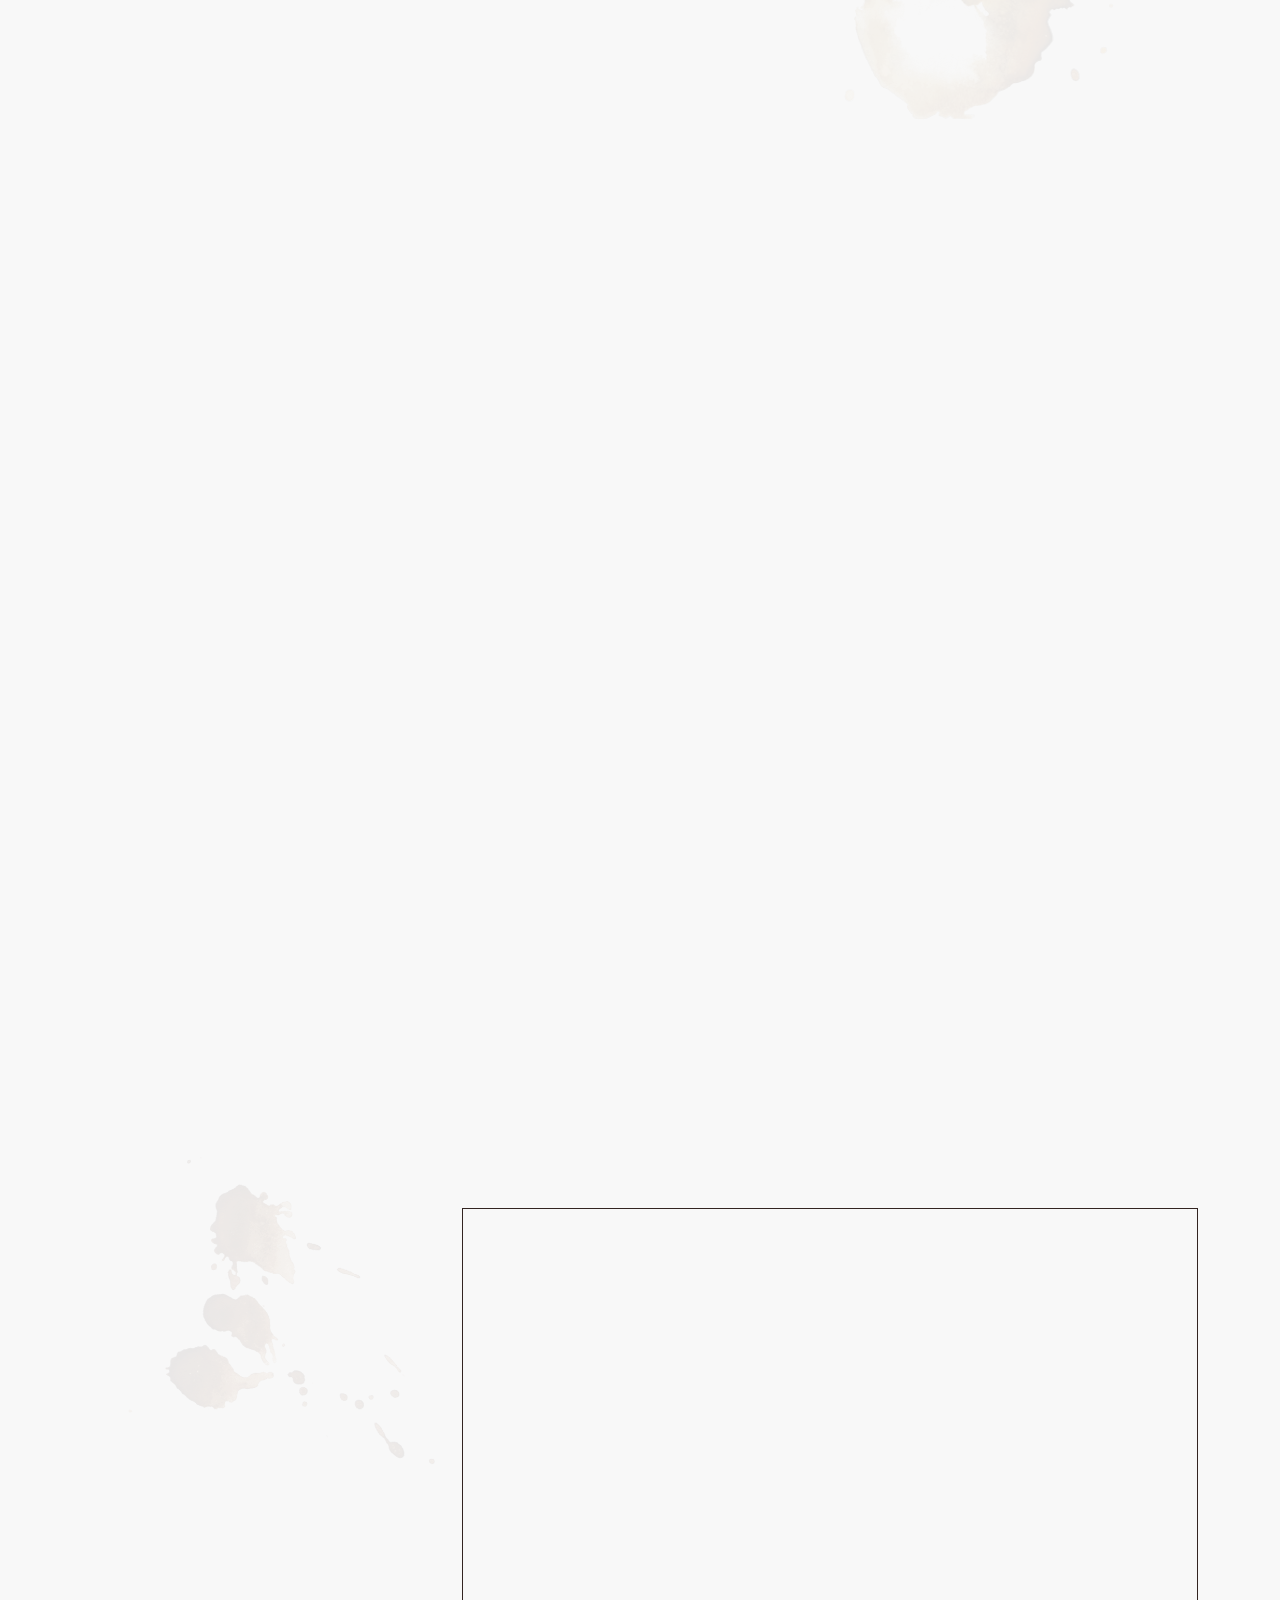
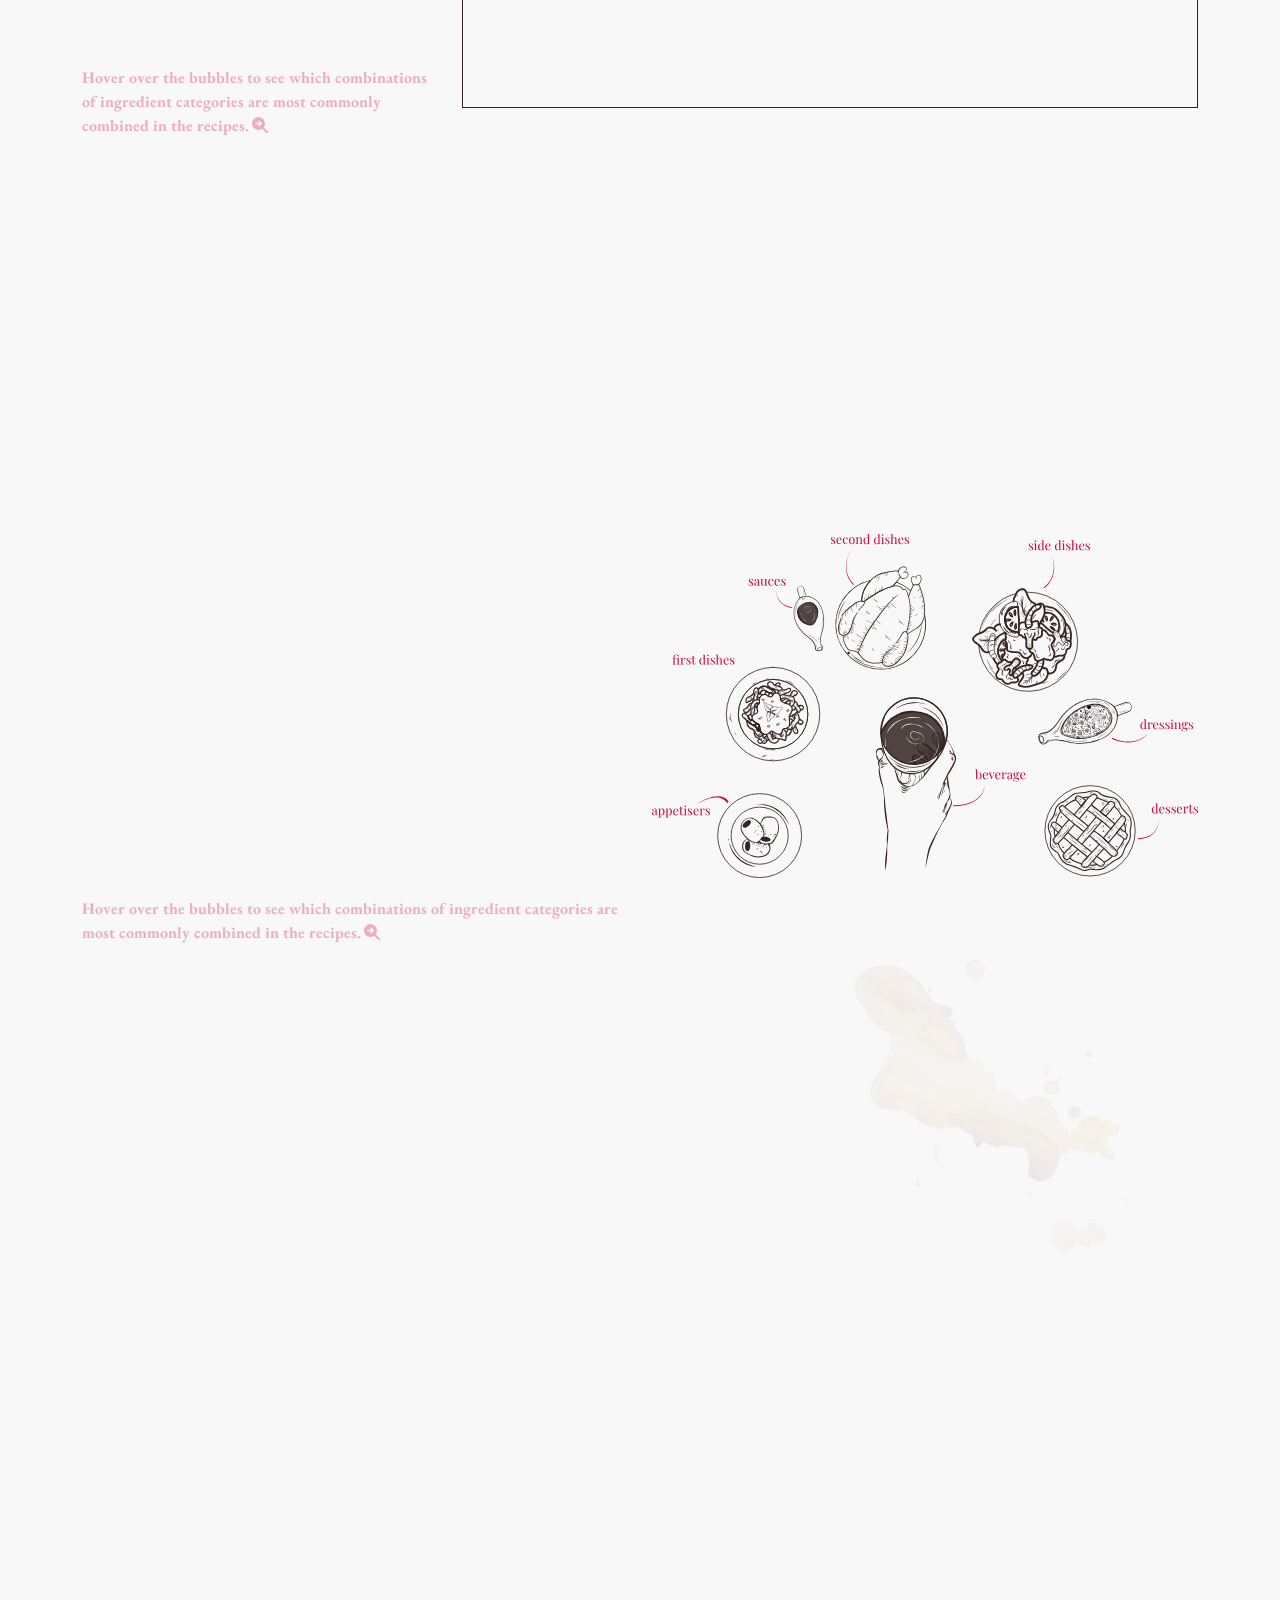
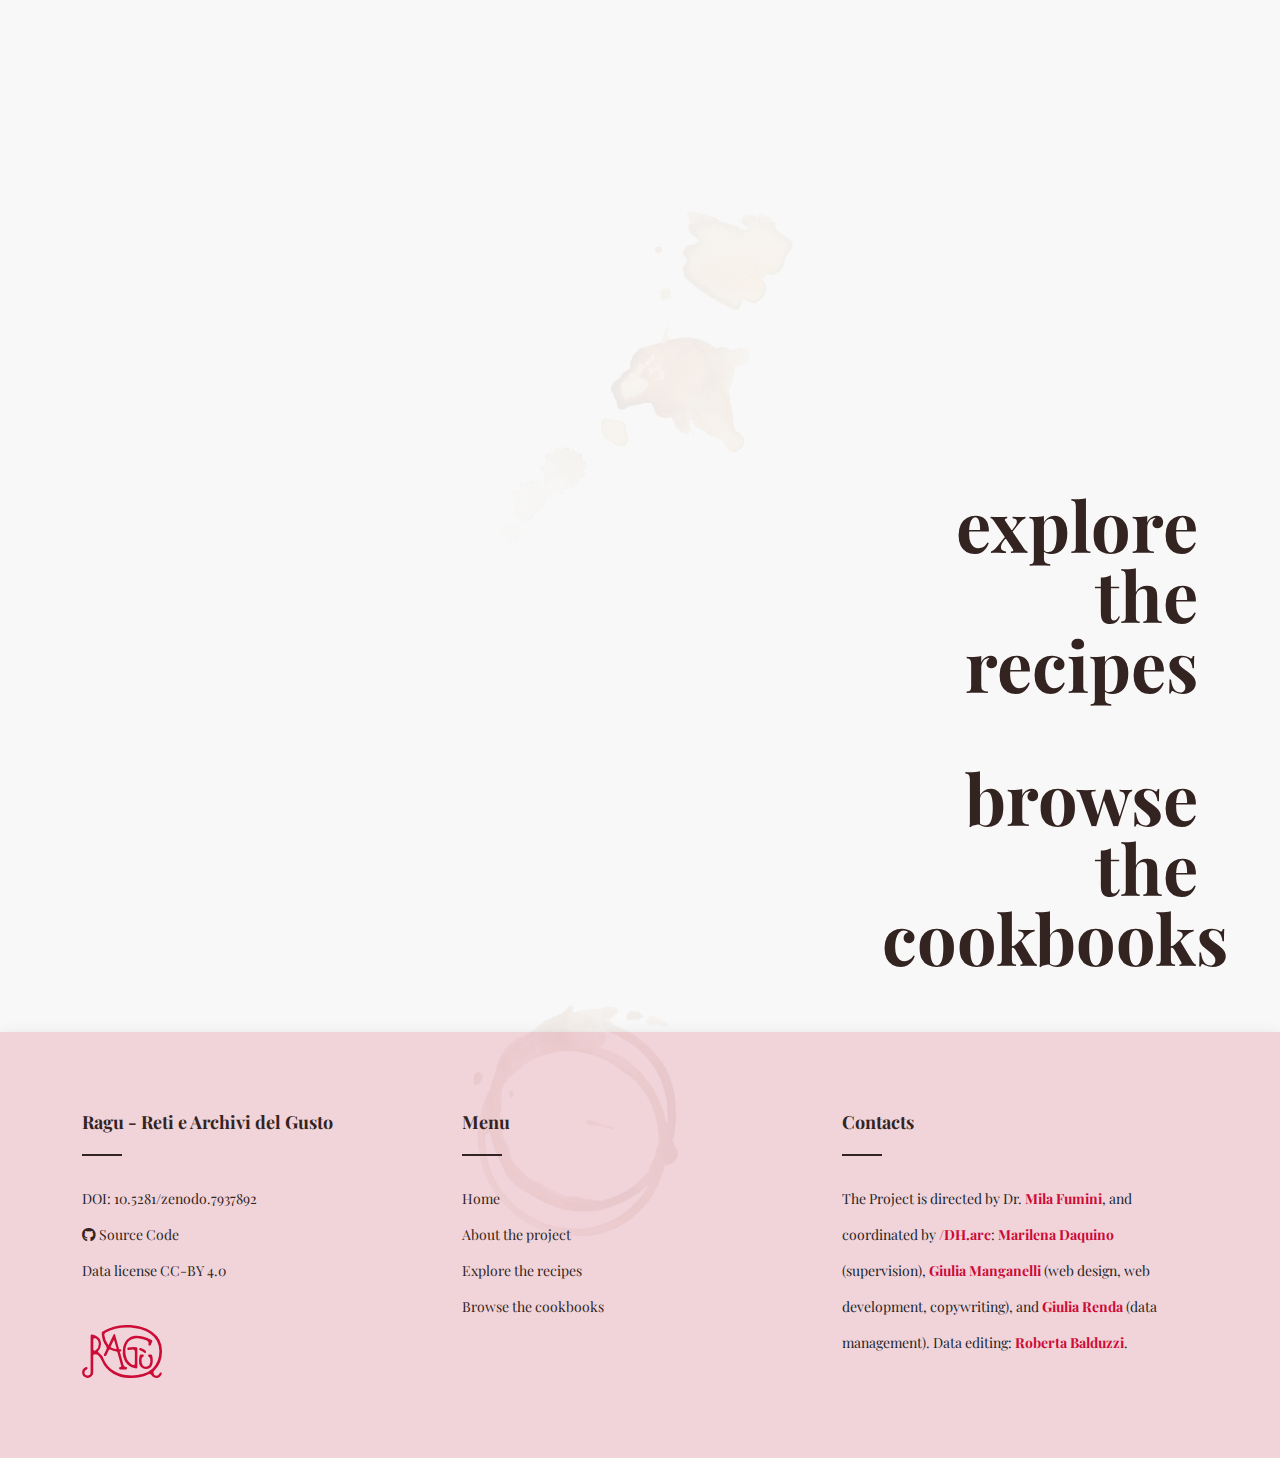
==== commit 354fddcf: "matrice aggiunta" ====
--- a/index.html
+++ b/index.html
@@ -330,7 +330,7 @@
                         <section class="section" id="ingredients3">
                             <div class="container text-left">
                                 <div class="row">
-                                    <div class="col-xl-5 col-md-12 col-sm-12 matrix-title">
+                                    <div class="col-xl-4 col-md-12 col-sm-12 matrix-title">
                                         <h2 class="reveal">these ingredients <span class="red-highlight">once
                                                 combined,</span> <br>give
                                             rise to
@@ -356,7 +356,7 @@
                                         </div>
                                         <img id="macchia_tre" src="photos/macchia_tre.svg">
                                     </div>
-                                    <div class="col-xl-7 col-md-12 col-sm-12 text-matrix">
+                                    <div class="col-xl-8 col-md-12 col-sm-12 text-matrix">
                                         <div class=" chart_pos" id="chartdiv"></div>
                                     </div>
                                 </div>
@@ -574,8 +574,8 @@
         <div id="red-line" class="line-container">
             <svg viewBox="0 0 1352.58 7970.44" preserveAspectRatio="xMidYMAx meet">
                 <path class="cls-1" fill="none" stroke="#cc0b36" stroke-width="1" id="redline"
-                    d="M820.28,155.81s61.65-14.12,99.32,16.72a63.29,63.29,0,0,1,20.83,66.36q-.81,2.79-1.93,5.61c-8,20-28,32-35,30s-2-18,6-15,12.59,36,17.91,44.62c15.09,24.38,38.09-3.62,51.09,17.38,25.46,41.13,42,45,40,36s-36,14-13,31c45.73,33.8,184.41,40.05,145.62,241.73a7.64,7.64,0,0,1-6.12,6.1c-17.33,3.11-60.64,17.35-20.23,80.51a5.76,5.76,0,0,0,4.84,2.66h0a5.73,5.73,0,0,0,4.78-8.91c-11.76-17.52-30.74-56.16,16.53-72.54a5.08,5.08,0,0,1,1.34-.28c3.08-.18,15.06.21,27.08,15.52a4.63,4.63,0,0,1,.31.46c1.7,2.81,16.4,29.36-11,62.3a5.52,5.52,0,0,0-.93,5.5c5.6,14.78,29.23,80.05,27.21,124.45a5.74,5.74,0,0,1-5.73,5.5h-88.11a5.73,5.73,0,0,1-5.7-6.39c2.39-20.69,11.11-86.47,28.47-119.57a5.73,5.73,0,0,1,5.08-3h2.76a5.74,5.74,0,0,1,5.49,7.42c-6.56,21.3-24.17,83.18-18.15,115.23,0,0,5.56,27.56,8.5,38.35,6,22,19,91-11,141-21.08,35.13-77.76,96.63-177.42,113.83a315.43,315.43,0,0,1-100.35.74c-36.4-5.44-113-12.59-142.23,17.43-39,40,23,82,26,69s-67,79,52,119c67.14,22.57,166.14,40.67,175.07,152.84,3.28,41.23-25.38,207.34,90.93,244.16,134.62,42.61,145,156.86,157,252.93.16,1.34-1.41,2.36-2.71,3-23.19,12.08-109.64,57.4-124.17,69.09a5.43,5.43,0,0,0-2,4.12c-.37,15.86-2.59,115.3.05,118.42s106-69.32,122.62-81a5.77,5.77,0,0,0,2.43-4.32l6.61-103a5.73,5.73,0,0,0-2.48-5.1l-51.57-35.29a5.74,5.74,0,0,0-5.73-.43l-118.39,56.9a5.73,5.73,0,0,0-1.41,9.39l20.51,18.9c4.73,4.36-.2,12-6.12,9.5L979.27,2031a5.74,5.74,0,0,1,2.13-11l22.8-.44a5.71,5.71,0,0,0,2.46-.62l105.27-53a5.74,5.74,0,0,0-2.46-10.86l-22.63-.48a5.75,5.75,0,0,0-2.55.53L955.92,2014.9a5.73,5.73,0,0,0-3.31,5.38c.58,19,3.34,103.13,6.89,110.22,3.87,7.74,115,61,123.52,66.81,0,0,131.23,78.48,158.48,101.19,42,35,45,66,48,83s6.78,90.87-27,123c-41,39-141,31-184,49s-18,64-12,62,3-15-18-9-20.17,73.25,58,125c142,94-46.45,462.65-50,356-2-60,105.61,111.49,50,219-15,29-20.14,33.64-33,54-12,19-24,56,27,72,8.68,2.72,17.26,5.9,25.87,8.76,45.45,15.1,17.52,64.35-16.46,78.22-78.41,32-71.41-7-61.41-15,26-20.77,168-23,21,241-69.87,125.48-109,103-109,75s130-76,149-21-68,128-168,164-277,64-281,117,67.73,74.17,82.86,52.08S711.5,4086.5,632.5,4163.5c-15.54,15.15-27.57,37.08-35.51,62.88-83,269.71,298.73,427.7,430.82,178.33,1.25-2.36,2.48-4.77,3.69-7.21,81.61-165.1,261-41,298,28,90,167.83-94,302-198,374s-148,153-126,227,104,0,56,14c-21.47,6.26-110,78.61-221,138-43,23-112.88,29.1-155,12-.83-.33-1.66-.68-2.5-1-53.5-23-4.91-49.83,22.5-42,28,8,27.72,78.9,29,148,1,54,12,203,246,116,0,0,124-29,56,124s79,183.75,68.48,151.38-76.48,14.62-120.48-13.38c-44.78-28.49-98-73-196,83s-210.73,231.95-266,201c-25-14-19-79,31-26,48.38,51.28,25,183.52-29,287.74,0,0-53,74.26-157,78.26s-127-101-100-107,49,92,3,131,128,99,137,77-112,10-112,10c-45,45-83.57,134.09-72,221,11,82.86,101.81,137.36,176.39,175.13a249.71,249.71,0,0,0,66.61,22.87s81.17,22,74.59,0-208.51,110-105.55,298c2.13,3.89,140,177,169,187,0,0,13,8,19-11,0,0-102-128-174-170l178,194,11-7s-10-17-18-16-9,16,9,28c0,0,3,19,16,20,0,0,19,4,22,9s-14-29-30-29,6-10,6-10,16.2,4.93,24.36,34.89c2.61,9.56-2.28,23.27-3.36,33.11-1.74,15.8,4.17,44.83,32,69,38,33,48-1,34-5s-15,48,31,50,29.88-84.64,113.94-87.82c0,0,59.06-1.18,107.06-25.18,0,0,150-63,118,121s-212,280-149,359,92-87,26-54-136,121-131,226c0,0,4.68,60.85-13.16,75.42"
-                    transform="translate(-221.05 -152.21)" />
+                    d="M820.28,155.81s61.65-14.12,99.32,16.72a63.29,63.29,0,0,1,20.83,66.36q-.81,2.79-1.93,5.61c-8,20-28,32-35,30s-2-18,6-15,12.59,36,17.91,44.62c15.09,24.38,38.09-3.62,51.09,17.38,25.46,41.13,42,45,40,36s-36,14-13,31c45.73,33.8,184.41,40.05,145.62,241.73a7.64,7.64,0,0,1-6.12,6.1c-17.33,3.11-60.64,17.35-20.23,80.51a5.76,5.76,0,0,0,4.84,2.66h0a5.73,5.73,0,0,0,4.78-8.91c-11.76-17.52-30.74-56.16,16.53-72.54a5.09,5.09,0,0,1,1.33-.28c3.08-.18,15.06.2,27.09,15.52a4.63,4.63,0,0,1,.31.46c1.7,2.81,16.41,29.36-11.05,62.31a5.53,5.53,0,0,0-.93,5.48c5.6,14.76,29.24,80.05,27.22,124.46a5.74,5.74,0,0,1-5.73,5.5h-88.11a5.73,5.73,0,0,1-5.7-6.39c2.39-20.69,11.11-86.47,28.48-119.57a5.7,5.7,0,0,1,5.07-3h2.76a5.74,5.74,0,0,1,5.49,7.42c-6.56,21.3-24.17,83.18-18.15,115.23,0,0,5.56,27.56,8.5,38.35,6,22,19,91-11,141-21.08,35.13-77.76,96.63-177.42,113.83a315.43,315.43,0,0,1-100.35.74c-36.4-5.44-113-12.59-142.23,17.43-39,40,23,82,26,69s-67,79,52,119c67.14,22.57,166.14,40.67,175.07,152.84,3.28,41.23-25.38,207.34,90.93,244.16,134.62,42.61,145,156.86,157,252.93.16,1.34-1.41,2.36-2.71,3-23.2,12.09-109.73,57.44-124.2,69.11a5.41,5.41,0,0,0-2,4.07c-.37,15.76-2.59,115.33.05,118.45s106-69.32,122.62-81a5.77,5.77,0,0,0,2.43-4.32l6.61-103a5.73,5.73,0,0,0-2.48-5.1l-51.57-35.29a5.74,5.74,0,0,0-5.73-.43l-118.39,56.9a5.73,5.73,0,0,0-1.41,9.39l20.51,18.9c4.73,4.36-.2,12-6.12,9.5L979.27,2031a5.74,5.74,0,0,1,2.13-11l22.8-.44a5.71,5.71,0,0,0,2.46-.62l105.27-53a5.74,5.74,0,0,0-2.46-10.86l-22.63-.48a5.75,5.75,0,0,0-2.55.53L955.92,2014.9a5.73,5.73,0,0,0-3.31,5.38c.58,19,3.34,103.13,6.89,110.22,3.87,7.74,115,61,123.52,66.81,0,0,131.23,78.48,158.48,101.19,42,35,45,66,48,83s6.78,90.87-27,123c-41,39-141,31-184,49s-18,64-12,62,3-15-18-9-20.17,73.25,58,125c142,94-46.45,462.65-50,356-2-60,105.61,111.49,50,219-15,29-20.14,33.64-33,54-12,19-24,56,27,72,8.68,2.72,17.26,5.9,25.87,8.76,45.45,15.1,17.52,64.35-16.46,78.22-78.41,32-71.41-7-61.41-15,26-20.77,168-23,21,241-69.87,125.48-109,103-109,75s130-76,149-21-68,128-168,164-277,64-281,117,67.73,74.17,82.86,52.08S711.5,4086.5,632.5,4163.5c-15.54,15.15-27.57,37.08-35.51,62.88-83,269.71,298.73,427.7,430.82,178.33,1.25-2.36,2.48-4.77,3.69-7.21,81.61-165.1,261-41,298,28,90,167.83-94,302-198,374s-148,153-126,227,104,0,56,14c-21.47,6.26-110,78.61-221,138-43,23-112.88,29.1-155,12-.83-.33-1.66-.68-2.5-1-53.5-23-4.91-49.83,22.5-42,28,8,27.72,78.9,29,148,1,54,12,203,246,116,0,0,124-29,56,124s79,183.75,68.48,151.38-76.48,14.62-120.48-13.38c-44.78-28.49-98-73-196,83s-210.73,231.95-266,201c-25-14-19-79,31-26,48.38,51.28,25,183.52-29,287.74,0,0-53,74.26-157,78.26s-127-101-100-107,49,92,3,131,74,47,137,77c19.08,9.09,387,146.74,468.22,177.1a114.9,114.9,0,0,1,38.08,23.33c133.48,124.12-733.3,343.57-608.3,145.57,44.63-70.69,144.42-138.77,219-101,16,8.09,462.08,386.72,636.2,284.27,173.8-102.27,42.8,74.73-6.21,44.82-64.38-39.29-169.88,26.53-181,34.91-114,86-640.92-70-538,118,2.13,3.89,140,177,169,187,0,0,13,8,19-11,0,0-102-128-174-170l178,194,11-7s-10-17-18-16-9,16,9,28c0,0,3,19,16,20,0,0,19,4,22,9s-14-29-30-29,6-10,6-10,16.2,4.93,24.36,34.89c2.61,9.56-2.28,23.27-3.36,33.11-1.74,15.8,4.17,44.83,32,69,38,33,48-1,34-5s-15,48,31,50,29.88-84.64,113.94-87.82c0,0,59.06-1.18,107.06-25.18,0,0,150-63,118,121s-212,280-149,359,92-87,26-54-136,121-131,226c0,0,4.68,60.85-13.16,75.42"
+                    transform="translate(-256.73 -152.21)" />
             </svg>
         </div>
 
--- a/css/style.css
+++ b/css/style.css
@@ -132,11 +132,9 @@
 #chartdiv {
     width: 100%;
     height: 500px;
-    font-size: 9px;
+    font-size: 6px;
     background-color: #f8f8f8;
     border: 1px solid #332421;
-
-
 }
 
 .reveal .chart_pos {
